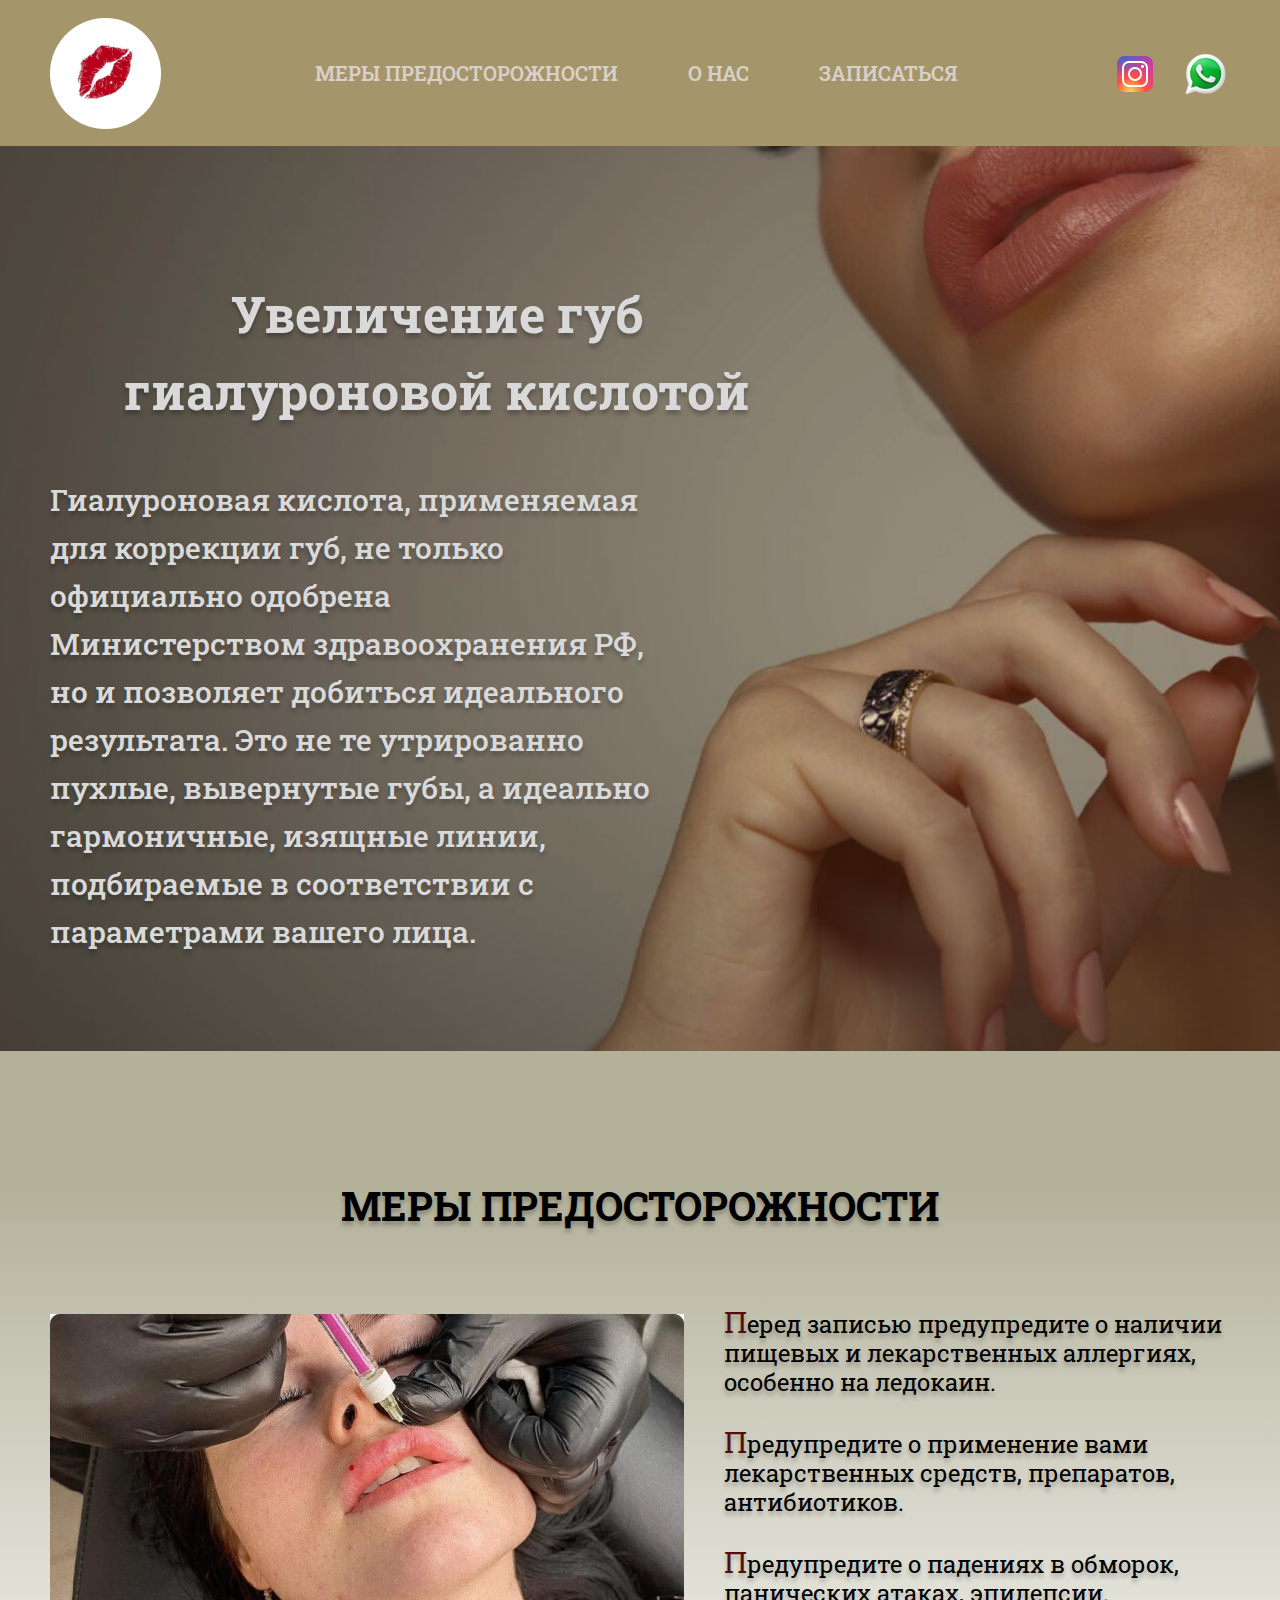
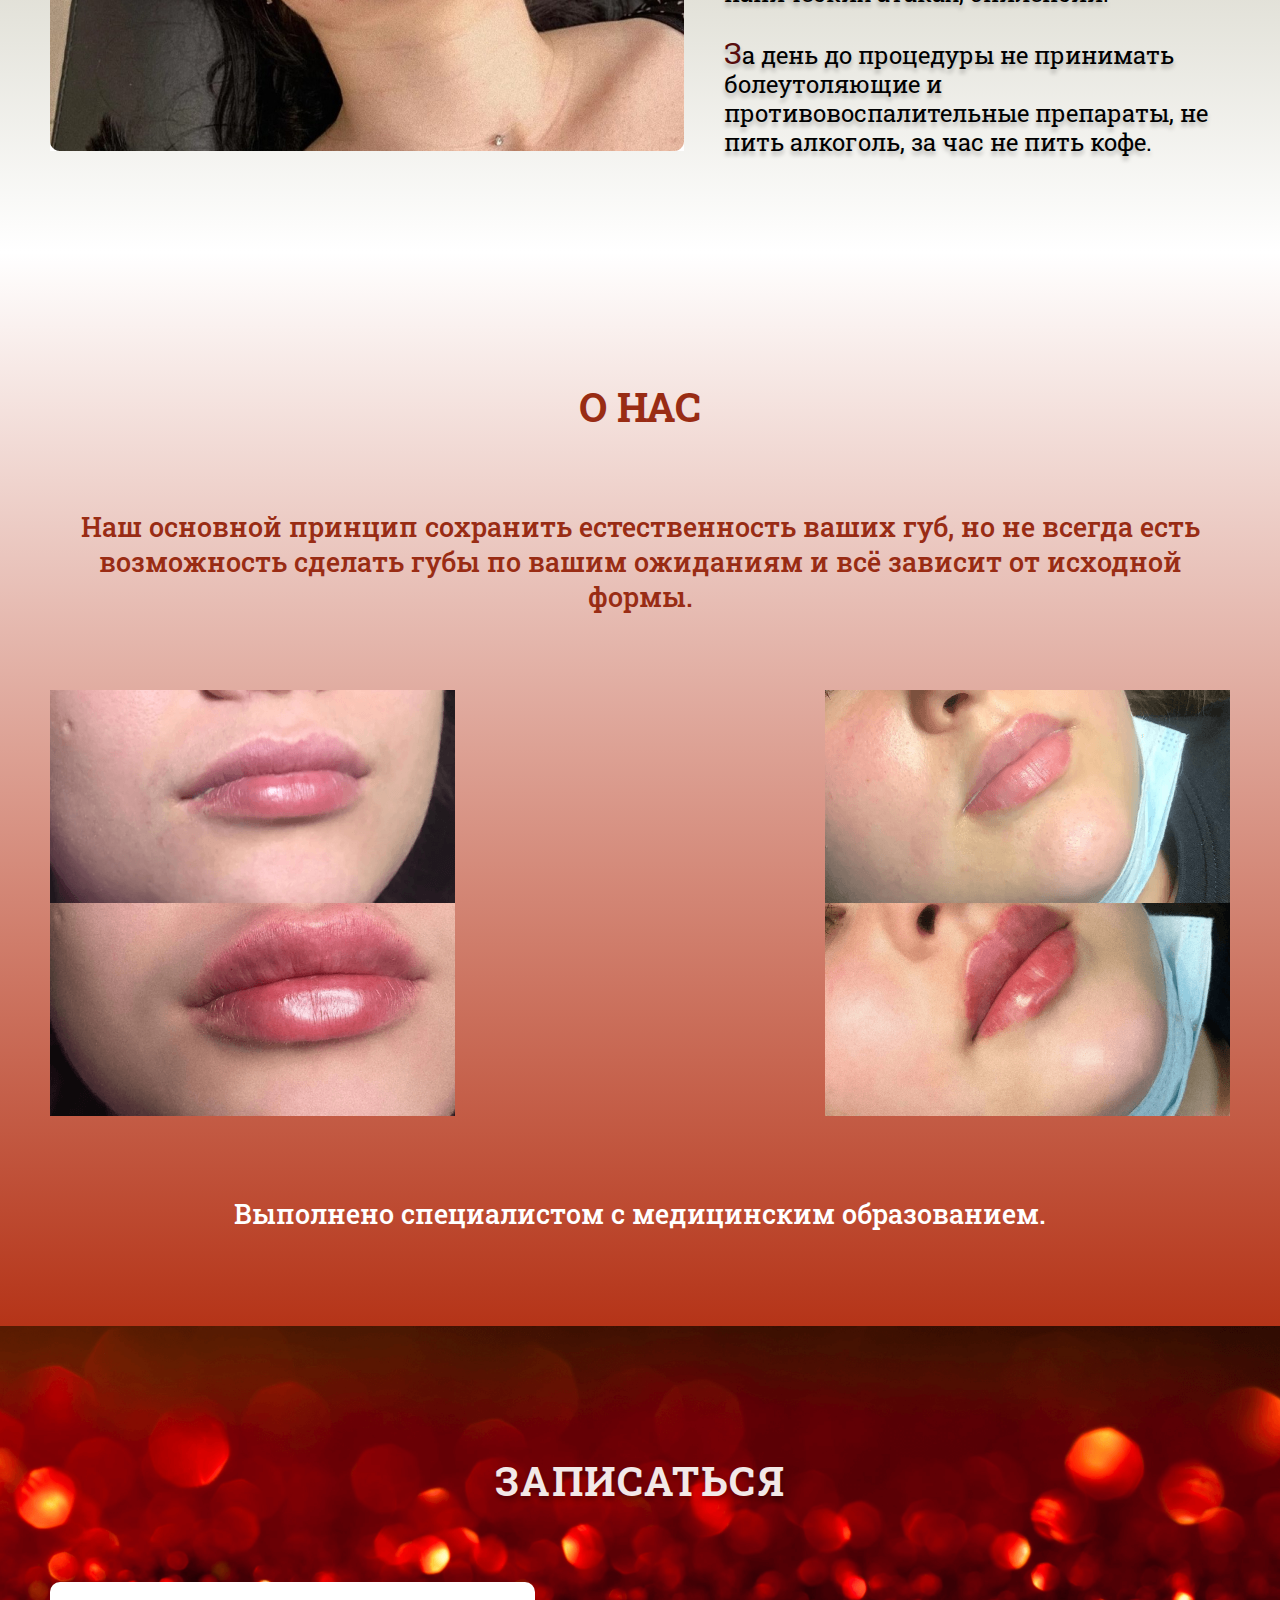
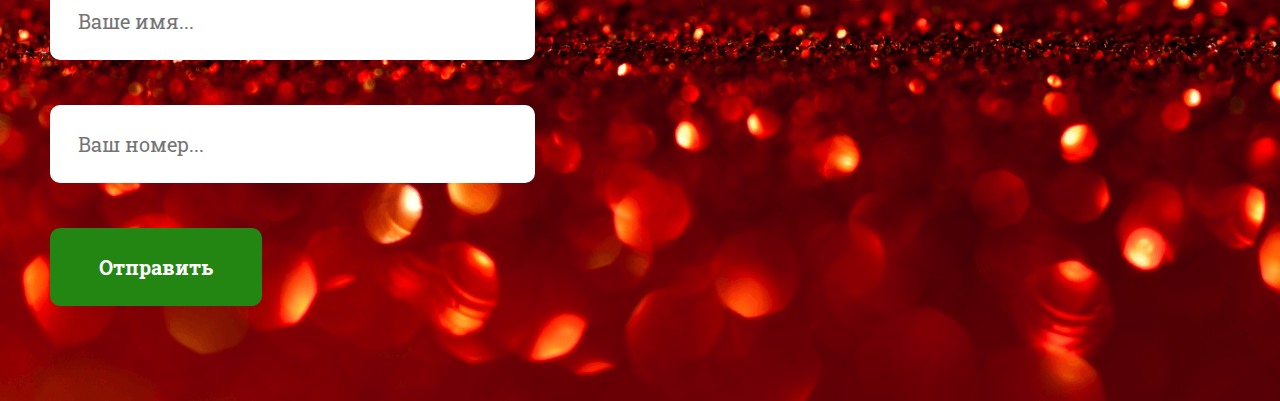
==== index.html @ c7fcfb83 "иа" ====
<!DOCTYPE html>
<html lang="ru">
<head>
   <meta charset="UTF-8">
   <meta http-equiv="X-UA-Compatible" content="IE=edge">
   <meta name="viewport" content="width=device-width, initial-scale=1.0">
   <title>Lips</title>
   <link rel="stylesheet" href="css/style.css">
   <link rel="stylesheet" href="css/media.css">
   <link rel="stylesheet" href="css/2.css">
   <link rel="stylesheet" href="css/swiper-bundle.min.css">
   <link rel="shortcut icon" href="/img/logo.png" type="image/png">
	<script src="https://code.jquery.com/jquery-3.4.1.min.js" integrity="sha256-CSXorXvZcTkaix6Yvo6HppcZGetbYMGWSFlBw8HfCJo=" crossorigin="anonymous"></script>
</head>
<body>
   <ul id="slide-out" class="sidenav">
      <li class="nav_link"><a href="#warning">МЕРЫ <br>ПРЕДОСТОРОЖНОСТИ</a></li>
      <li class="nav_link"><a href="#about">О НАС</a></li>
      <li class="nav_link"><a href="#contact">ЗАПИСАТЬСЯ</a></li>
   </ul>
   <header class="header">
      <div class="container">
         <div class="head center3">
            <div class="logo">
               <img class="logo_img" src="img/logo.png" alt="some">
            </div>
            <nav class="nav">
               <ul class="ul center2">
                  <li class="li">
                     <a href="#warning" class="head_link">
                        МЕРЫ ПРЕДОСТОРОЖНОСТИ
                     </a>
                  </li>
                  <li class="li">
                     <a href="#about" class="head_link">
                        О НАС
                     </a>
                  </li>
                  <li class="li">
                     <a href="#contact" class="head_link">
                        ЗАПИСАТЬСЯ
                     </a>
                  </li>
               </ul>
            </nav>
            <div class="head_soc">
               <a href="https://instagram.com/de_lipsss?igshid=YmMyMTA2M2Y=" target="_blank">
                  <img class="soc" src="img/insta.png" alt="some">
               </a>
               <a href="https://wa.me/+79393715878" target="_blank">
                  <img class="soc" src="img/whats.png" alt="some">
               </a>
            </div>
            <div class="menu">
               <a data-target="slide-out" href="#" class="sidenav-trigger">
                  <img class="menu_img" src="img/menu.png" alt="some">
               </a>
            </div>
         </div>
      </div>
   </header>
   <div class="page1">
      <div class="container">
         <div class="page1_cont">
            <div class="page1_title center">
               Увеличение губ гиалуроновой кислотой
            </div>
            <div class="page1_text">
               Гиалуроновая кислота, применяемая для коррекции губ, не только официально одобрена 
               Министерством здравоохранения РФ, но и позволяет добиться идеального результата. Это 
               не те утрированно пухлые, вывернутые губы, а идеально гармоничные, изящные линии, подбираемые 
               в соответствии с параметрами вашего лица.
            </div>
      </div>
      </div>
   </div>
   <div id="warning" class="page2">
      <div class="container">
         <div class="page2_title title center1">
            МЕРЫ ПРЕДОСТОРОЖНОСТИ 
         </div>
         <div class="page2_cont center3">
            <div class="page2_left_img">
               <img class="page2_left_img1" src="img/cont2.jpg" alt="some">
            </div>
            <div class="page2_right">
               <div class="page_r_block_text">
                  <p class="text2">
                     Перед записью предупредите о наличии пищевых и лекарственных аллергиях, 
                     особенно на ледокаин.
                  </p>
               </div>
               <div class="page_r_block_text">
                  <p class="text2">
                     Предупредите о применение вами лекарственных средств, препаратов, антибиотиков.
                  </p>
               </div>
               <div class="page_r_block_text">
                  <p class="text2">
                     Предупредите о падениях в обморок, панических атаках, эпилепсии.
                  </p>
               </div>
               <div class="page_r_block_text">
                  <p class="text2">
                     За день до процедуры не принимать болеутоляющие и противовоспалительные 
                     препараты, не пить алкоголь, за час не пить кофе.
                  </p>
               </div>
            </div>
         </div>
      </div>
   </div>
   <div id="about" class="page3">
      <div class="container">
         <div class="page3_title center1">
            <p class="title center">
               О НАС
            </p>
         </div>
         <div class="page3_text center1">
            <p class="center">
               Наш основной принцип сохранить естественность ваших губ, но не всегда 
               есть возможность сделать губы по вашим ожиданиям и всё зависит от исходной формы. 
            </p>
         </div>
         <div class="swiper mySwiper">
            <div class="swiper-wrapper">
               <div class="swiper-slide">
                  <div class="page3_cont center3">
                     <div class="blocks3 ">
                        <div class="block3 block31">
                           <div class="bl3_text center1">
                              ДО
                           </div>
                        </div>
                        <div class="block3 block32">
                           <div class="bl3_text center1">
                              ПОСЛЕ
                           </div>
                        </div>
                     </div>
                     <div class="blocks3 bl32">
                        <div class="block3 block33">
                           <div class="bl3_text center1">
                              ДО
                           </div>
                        </div>
                        <div class="block3 block34">
                           <div class="bl3_text center1">
                              ПОСЛЕ
                           </div>
                        </div>
                     </div>
                  </div>
               </div>
               <div class="swiper-slide">
                  <div class="page3_cont center3">
                     <div class="blocks3 ">
                        <div class="block3 block35">
                           <div class="bl3_text center1">
                              ДО
                           </div>
                        </div>
                        <div class="block3 block36">
                           <div class="bl3_text center1">
                              ПОСЛЕ
                           </div>
                        </div>
                     </div>
                     <div class="blocks3 bl32">
                        <div class="block3 block37">
                           <div class="bl3_text center1">
                              ДО
                           </div>
                        </div>
                        <div class="block3 block38">
                           <div class="bl3_text center1">
                              ПОСЛЕ
                           </div>
                        </div>
                     </div>
                  </div>
               </div>
            </div>
         </div>
         <div class="page3_text_down">
            <p class="center">
               Выполнено специалистом с медицинским образованием. 
            </p>
         </div>
      </div>
   </div>
   <footer id="contact" class="footer">
      <div class="container">
         <div class="footer_title center1">
            <p class="title">
               ЗАПИСАТЬСЯ
            </p>
         </div>
         <form action="mailto:malykhin1996@internet.ru" target="_blank" class="form" method="POST">
               
               <!-- Hidden Required Fields -->
		<input type="hidden" name="project_name" value="denis856.github.io/lips">
		<input type="hidden" name="admin_email" value="denis.malykhin.89@bk.ru">
		<input type="hidden" name="form_subject" value="footer form">
		<!-- END Hidden Required Fields -->
               
               <input type="text" name="user_name" class="input for" placeholder="Ваше имя..." required>
               <input type="text" name="user_phone" class="input for" placeholder="Ваш номер..." required>
               <input class="btn for center" name="sab" value="Отправить" type="submit"/>
            </form>
         </div>
      </div>
   </footer>
   <script src="js/materialize.min.js"></script>
   <script src="js/1.js"></script>
   <script src="js/swiper-bundle.min.js"></script>
   <script src="js/main.js"></script>
   <script src="script.js"></script>
</body>
</html>
---- css/style.css ----
* {
   padding: 0;
   margin: 0;
   border: 0;
}
*,*:before,*:after {
   -moz-box-sizing: border-box;
   -webkit-box-sizing: border-box;
   box-sizing: border-box;
}
:focus,:active{outline: none;}
a:focus,a:active{outline: none;}

nav,footer,header,aside{display: block;}

html,body {
   width: 100%;
   height: 100%;
   font-size: 100%;
   line-height: 1;
   font-size: 14px;
   -ms-text-size-adjust: 100%;
   -moz-text-size-adjust: 100%;
   -webkit-text-size-adjust: 100%;
}

input,button,textarea{font-family: inherit;}

input::-ms-clear{display: none;}
button{cursor: pointer;}
button::-moz-focus-inner{padding: 0;border: 0;}
a a:visited{text-decoration: none;}
a:hover{text-decoration: none;}
ul li{list-style: none;}
img{vertical-align: top;}

h1,h2,h3,h4,h5,h5{font-size: inherit;font-weight: 400;}

@import url('https://fonts.googleapis.com/css2?family=Roboto+Slab:wght@400;500;600;700;800&display=swap');

body {
   font-family: 'Roboto Slab', serif;
   font-style: normal;
}

a {
   text-decoration: none;
}

.title {
   font-size: 48px;
   font-weight: 700;
   line-height: 58px;
}

.center {
   text-align: center;
}

.center1 {
   display: flex;
   align-items: center;
   justify-content: center;
}

.center2 {
   display: flex;
   align-items: center;
}

.center3 {
   display: flex;
   align-items: center;
   justify-content: space-between;
}

.container {
   padding: 0 200px;
}

/* head start */

.header {
   height: 146px;
   background: #A5956B;
   padding: 18px 0 17px 0;
}
.ul>*:not(:last-child) {
   margin-right: 70px;
}
.head_link {
   font-size: 20px;
   font-weight: 600;
   line-height: 39px;
   color: #D8D1CA;
   transition: all .2s ease;
}
.head_link:hover {
   color: #524e4a;
}
.soc {
   transition: all .2s ease;
}
.soc:hover {
   transform:scale(1.1);
}
.head_soc>*:not(:last-child) {
   margin-right: 20px;
}
.menu {
   display: none;
}

/* head end */

/* page1 start */

.page1 {
   background: url('../img/cont1.jpg');
   background-repeat: no-repeat;
   background-size: cover;
}
.page1_cont {
   padding: 130px 0 95px 0;
}
.page1_title {
   font-size: 64px;
   font-weight: 700;
   line-height: 77px;
   color: #D9D9D9;
   text-shadow: 0px 4px 4px rgba(0, 0, 0, 0.25);
   width: 1074px;
   margin: 0 0 76px 0;
}
.page1_text {
   font-size: 40px;
   font-weight: 500;
   line-height: 48px;
   color: #D9D9D9;
   text-shadow: 0px 4px 4px rgba(0, 0, 0, 0.25);
   width: 866px;
}

/* page1 end */

/* page2 start */

.page2 {
   padding: 130px 0 95px 0;
   background: linear-gradient(180deg, rgba(71, 65, 9, 0.41) 16.67%, rgba(255, 255, 255, 0.41) 100%);
}
.page2_title {
   text-shadow: 0px 4px 4px rgba(0, 0, 0, 0.25);
   margin: 0 0 76px 0;
}
.page2_right {
   width: 506px;
   margin: 0 0 0 20px;
}
.page2_right>*:not(:last-child) {
   margin-bottom: 30px;
}
.page_r_block_text {
   font-size: 24px;
   font-weight: 400;
   line-height: 29px;
   text-shadow: 0px 4px 4px rgba(0, 0, 0, 0.25);
}
.text2:first-letter {
   font-size: 30px;
   color: rgb(87, 12, 12);
}

/* page2 end */

/* page3 start */

.page3 {
   padding: 130px 0 95px 0;
   color: #992C14;
   background: linear-gradient(180deg, rgba(255, 255, 255, 0) 0%, #B53418 100%);
}
.page3_text, .page3_text_down {
   font-size: 32px;
   font-weight: 500;
   line-height: 39px;
}
.page3_text {
   margin: 77px 0 76px 0;
}
.page3_cont>*:not(:last-child) {
   margin-right: 20px;
}
.block3 {
   width: 405px;
   height: 213px;
   position: relative;
}
.block3:after {
   width: 100%;
   height: 100%;
   background: #000;
   top: 0;
   left: 0;
   content: '';
   opacity: 0;
   position: absolute;
   transition: all .2s ease;
}
.blocks3:hover .block3:after {
   opacity: .2;
}
.blocks3 {
   margin: 0 0 80px 0;
}
.block31 {
   background: url('../img/bg31.png') no-repeat;
   background-size: cover;
}
.block32 {
   background: url('../img/bg32.png') no-repeat;
   background-size: cover;
}
.block33 {
   background: url('../img/bg33.png') no-repeat;
   background-size: cover;
}
.block34 {
   background: url('../img/bg34.png') no-repeat;
   background-size: cover;
}
.block35 {
   background: url('../img/bg35.png') no-repeat;
   background-size: cover;
}
.block36 {
   background: url('../img/bg36.png') no-repeat;
   background-size: cover;
}
.block37 {
   background: url('../img/bg37.png') no-repeat;
   background-size: cover;
}
.block38 {
   background: url('../img/bg38.png') no-repeat;
   background-size: cover;
}
.page3_text_down {
   color: #fff;
}
.bl3_text {
   font-size: 30px;
   color: #fff;
   transform: translateY(170px);
   opacity: 0;
   transition: all .2s ease;
}
.blocks3:hover .bl3_text {
   opacity: 1;
}

/* page3 end */

/* footer start */

.footer {
   padding: 130px 0 95px 0;
   background: url('../img/cont4.png') no-repeat;
   background-size: cover;
}
.footer_title {
   letter-spacing: 0.1em;
   color: #F2E8E7;
   text-shadow: 0px 4px 4px rgba(0, 0, 0, 0.25);
   margin: 0 0 76px 0;
}
.footer_img {
   margin-right: 20px;
}
.form {
   display: flex;
   flex-direction: column;
}
.form>*:not(:last-child) {
   margin-bottom: 45px;
}
.input {
   text-indent: 28px;
   font-weight: 400;
   width: 485px;
   color: rgba(0, 0, 0, 0.43);
}
.input:focus {
   color: #000;
   box-shadow: inset 0 0 10px rgba(0, 0, 0, 0.8);
}
.for {
   font-size: 20px;
   line-height: 24px;
   height: 78px;
   border-radius: 10px;
}
.btn {
   font-weight: 700;
   width: 212px;
   background: #238612;
   color: #fff;
   transition: all .2s ease;
}
.btn:hover {
   background: #124709
}
.foot_btn {
   display: flex;
   justify-content: end;
}

/* footer end */
---- css/media.css ----
@media(max-width: 1690px) {
   .page1 {
      background-position: -100px 0;
   }
   .page1_title {
      width: 774px;
   }
   .page1_text {
      width: 800px;
   }
}

@media(max-width: 1650px) {
   .page1 {
      background-position: -200px 0;
   }
   .footer_img1 {
      width: 650px;
   }
}


@media(max-width: 1550px) {
   .container {
      padding: 0 150px;
   }
   .page1 {
      background-position: -400px 0;
   }
   .page1_text {
      width: 700px;
   }
}

@media(max-width: 1500px) {
   .page1 {
      background-position: -500px 0;
   }
}

@media(max-width: 1450px) {
   .container {
      padding: 0 100px;
   }
}

@media(max-width: 1410px) {
   .page1 {
      background-position: -600px 0;
   }
}

@media(max-width: 1350px) {
   .container {
      padding: 0 50px;
   }
}

@media(max-width: 1310px) {
   .title {
      font-size: 40px;
      font-weight: 700;
      line-height: 50px;
   }
   .page1 {
      background-position: -500px 0;
   }
   .page1_title {
      font-size: 50px;
      margin: 0 0 46px 0;
   }
   .page1_text {
      font-size: 30px;
      width: 600px;
   }
   .page3_text, .page3_text_down {
      font-size: 27px;
      font-weight: 500;
      line-height: 35px;
   }
}

@media(max-width: 1260px) {
   .page2_left_img1 {
      width: 600px;
   }
   .page2_right {
      width: 400px;
   }
   .footer_img1 {
      width: 600px;
   }
   .input {
      width: 400px;
   }
}

@media(max-width: 1200px) {
   .ul>*:not(:last-child) {
      margin-right: 40px;
   }
   .head_soc>*:not(:last-child) {
      margin-right: 10px;
   }
}

@media(max-width: 1190px) {
   .page1 {
      background-position: -800px 0;
   }
   .page1_title {
      width: 700px;
   }
   .page1_text {
      font-size: 30px;
      width: 500px;
   }
}

@media(max-width: 1140px) {
   .footer_img1 {
      width: 550px;
   }
   .input {
      width: 390px;
   }
}

@media(max-width: 1123px) {
   .page2_left_img1 {
      width: 550px;
   }
   .page2_right {
      width: 400px;
   }
}

@media(max-width: 1150px) {
   .ul>*:not(:last-child) {
      margin-right: 20px;
   }
   .head_link {
      font-size: 17px;
   }
   .page1 {
      background-position: -800px 0;
   }
   .page1_text {
      letter-spacing: 1px;
      background-color: rgba(41, 34, 34, 0.4);
      padding: 10px;
      width: 600px;
   }
}

@media(max-width: 1123px) {
   .page2_left_img1 {
      width: 520px;
   }
   .page2_right {
      width: 400px;
   }
   .page2_right>*:not(:last-child) {
      margin-bottom: 20px;
   }
   .page_r_block_text {
      font-size: 21px;
   }
}

@media(max-width: 1070px) {
   .footer_img1 {
      width: 500px;
   }
   .input {
      width: 350px;
   }
   .for {
      height: 65px;
   }
   .form>*:not(:last-child) {
      margin-bottom: 35px;
   }
   .btn {
      width: 180px;
   }
}

@media(max-width: 1050px) {
   .page1 {
      background-position: -900px 0;
   }
   .page1_title {
      margin: 0 0 76px -30px;
   }
   .page2_left_img1 {
      width: 450px;
   }
   .page2_right {
      width: 380px;
   }
   .page_r_block_text {
      font-size: 20px;
   }
}

@media(max-width:980px) {
   .page1_cont {
      padding: 210px 0 95px 0;
   }
   .page1 {
      background-position: -1100px 0;
   }
   .block3 {
      width: 350px;
      height: 190px;
   }
   .bl3_text {
      font-size: 27px;
      transform: translateY(140px);
   }
   .footer_img1 {
      width: 450px;
   }
   .input {
      width: 320px;
   }
   .for {
      font-size: 18px;
      height: 60px;
   }
   .form>*:not(:last-child) {
      margin-bottom: 35px;
   }
   .btn {
      width: 180px;
   }
}


@media(max-width: 950px) {
   .head>*:not(:last-child) {
      margin-right: 40px;
   }
   .head {
      flex-wrap: wrap;
      justify-content: center;
   }
   .header {
      height: 200px;
   }
   .page2_left_img1 {
      width: 430px;
   }
   .page2_right {
      width: 370px;
   }
   .page_r_block_text {
      font-size: 19px;
   }
}

@media(max-width: 900px) {
   .title {
      font-size: 35px;
      font-weight: 700;
      line-height: 45px;
   }
   .page1 {
      background-position: -700px 0;
   }
   .page1 {
      background-position: -1050px 0;
   }
   .page1_text {
      margin: 0 auto;
      width: 800px;
      background-color: rgba(22, 20, 20, 0.4);
   }
   .page1_title {
      margin: 0 auto;
   }
   .page1_cont>*:not(:last-child) {
      margin-bottom: 50px;
   }
   .page2_cont {
      flex-wrap: wrap;
      justify-content: center;
   }
   .page2_cont>*:not(:last-child) {
      margin-bottom: 50px;
   }
   .page2_left_img1 {
      width: 550px;
   }
   .page2_right {
      width: 600px;
   }
   .page2_right>*:not(:last-child) {
      margin-bottom: 30px;
   }
   .page_r_block_text {
      font-size: 22px;
   }
   .page3_text, .page3_text_down {
      font-size: 20px;
      font-weight: 500;
      line-height: 30px;
   }
   .footer_img1 {
      width: 400px;
   }
   .input {
      width: 300px;
   }
   .for {
      font-size: 18px;
      height: 60px;
   }
   .form>*:not(:last-child) {
      margin-bottom: 29px;
   }
   .btn {
      width: 160px;
   }
}

@media(max-width: 860px) {
   .page1 {
      background-position: -1000px 0;
   }
   .page1_cont {
      padding: 200px 0 95px 0;
   }
   .page1_text {
      width: 700px;
   }
   .page3_cont {
      flex-wrap: wrap;
      justify-content: center;
   }
   .footer_cont {
      flex-wrap: wrap;
      justify-content: center;
   }
}


@media(max-width: 819px) {
   .page1 {
      background-position: -1150px 0;
   }
   .bl32 {
      transform: translateX(-10px);
   }
   .footer_img1 {
      width: 600px;
      margin-bottom: 40px;
   }
   .input {
      width: 550px;
   }
   .for {
      font-size: 18px;
      height: 70px;
   }
   .form>*:not(:last-child) {
      margin-bottom: 29px;
   }
   .btn {
      width: 220px;
   }
   .page1_text {
      width: 650px;
   }
}

@media(max-width: 760px) {
   .page1 {
      background-position: -1000px 0;
   }
   .page1_cont {
      padding: 190px 0 95px 0;
   }
   .page1_text {
      font-size: 25px;
      width: 600px;
   }
   .page1_title {
      font-size: 40px;
      line-height: 50px;
      width: 500px;
   }
}

@media(max-width: 755px) {
   .header {
      position: fixed;
      height: 100px;
      width: 100%;
      margin-bottom: 50px;
      z-index: 2;
   }
   .page3 {
      z-index: 0;
   }
   .head {
      justify-content: space-between;
   }
   .nav {
      display: none;
   }
   .menu {
      display: block;
   }
   .logo_img {
      width: 55px;
      height: 55px;
   }
   .soc {
      height: 35px;
      width: 35px;
   }
}

@media(max-width: 720px) {
   .page1 {
      background-position: -1100px 0;
   }
   .page1_text {
      font-size: 25px;
      width: 570px;
   }
   .page2_left_img1 {
      width: 500px;
   }
   .page2_right {
      width: 500px;
   }
}

@media(max-width: 700px) {
   .footer_img1 {
      width: 550px;
      margin-bottom: 30px;
   }
   .input {
      width: 500px;
   }
}

@media(max-width: 670px) {
   .page1 {
      background-position: -1120px 0;
   }
   .page1_text {
      width: 550px;
   }
}

@media(max-width: 650px) {
   .page1 {
      background-position: -1200px 0;
   }
   .page1_text {
      width: 530px;
   }
   .footer_img1 {
      width: 500px;
      margin-bottom: 30px;
   }
   .input {
      width: 450px;
   }
   .for {
      font-size: 18px;
      height: 65px;
   }
   .form>*:not(:last-child) {
      margin-bottom: 29px;
   }
   .btn {
      width: 200px;
   }
}

@media(max-width: 630px) {
   .page1 {
      background-position: -1230px 0;
   }
   .page1_text {
      width: 520px;
   }
}

@media(max-width: 620px) {
   .title {
      font-size: 30px;
      line-height: 40px;
   }
   .page2_left_img1 {
      width: 450px;
   }
   .page2_right {
      width: 430px;
   }
   .page_r_block_text {
      font-size: 20px;
   }
   .text2:first-letter {
      font-size: 25px;
   }
   .page3_text, .page3_text_down {
      font-size: 18px;
      font-weight: 500;
      line-height: 25px;
   }
}

@media(max-width: 600px) {
   .page1 {
      background-position: -1100px 0;
   }
   .page1_cont {
      padding: 210px 0 95px 0;
   }
   .page1_text {
      line-height: 30px;
      letter-spacing: 2px;
      width: 490px;
   }
   .page1_title {
      width: 400px;
   }
   .footer_img1 {
      width: 450px;
   }
   .input {
      width: 400px;
   }
   .for {
      font-size: 18px;
      height: 60px;
   }
   .form>*:not(:last-child) {
      margin-bottom: 25px;
   }
   .btn {
      width: 180px;
   }
}

@media(max-width: 590px) {
   .page1 {
      background-position: -1200px 0;
   }
   .page1_text {
      width: 470px;
   }
}

@media(max-width: 565px) {
   .page1 {
      background-position: -1250px 0;
   }
   .page1_text {
      width: 450px;
   }
}

@media(max-width: 550px) {
   .page1 {
      background-position: -1200px 0;
   }
   .page1_text {
      font-size: 23px;
      width: 430px;
   }
   .soc {
      height: 30px;
      width: 30px;
   }
   .container {
      padding: 0 20px;
   }
   .footer_img1 {
      width: 400px;
   }
   .input {
      width: 360px;
   }
   .for {
      font-size: 16px;
      height: 55px;
   }
   .form>*:not(:last-child) {
      margin-bottom: 24px;
   }
   .btn {
      width: 150px;
   }
}

@media(max-width: 520px) {
   
   .page1 {
      background-position: -1300px 0;
   }
   .page1_text {
      width: 400px;
   }
   .title {
      font-size: 27px;
      line-height: 35px;
   }
   .page2_left_img1 {
      width: 420px;
   }
   .page2_right {
      width: 400px;
   }
   .page_r_block_text {
      font-size: 18px;
   }
   .text2:first-letter {
      font-size: 23px;
   }
   .page2 {
      padding: 80px 0 50px 0;
   }
   .page2_cont>*:not(:last-child) {
      margin-bottom: 30px;
   }
   .page2_title {
      margin: 0 0 40px 0;
   }
   .page2_right>*:not(:last-child) {
      margin-bottom: 20px;
   }
   .text2:first-letter {
      font-size: 23px;
   }
   .page3_text {
      margin: 40px 0 30px 0;
   }
   .blocks3 {
      margin: 0 0 40px 0;
   }
   .page3_text, .page3_text_down {
      font-size: 17px;
      font-weight: 500;
      line-height: 23px;
   }
   .footer {
      padding: 80px 0 50px 0;
   }
   .footer_title {
      margin: 0 0 40px 0;
   }
}

@media(max-width: 500px) {
   .footer_img1 {
      width: 350px;
      margin-bottom: 30px;
   }
   .input {
      width: 300px;
      text-indent: 15px;
   }
   .for {
      font-size: 15px;
      height: 55px;
   }
   .form>*:not(:last-child) {
      margin-bottom: 20px;
   }
   .btn {
      width: 150px;
   }
}

@media(max-width: 470px) {
   .title {
      font-size: 25px;
      line-height: 30px;
   }
   .page1 {
      background-position: -1350px 0;
   }
   .page1_text {
      font-size: 23px;
      width: 380px;
   }
   .page2_left_img1 {
      width: 400px;
   }
   .page2_right {
      width: 380px;
   }
   .page_r_block_text {
      font-size: 16px;
   }
   .text2:first-letter {
      font-size: 21px;
   }
}

@media(max-width: 520px) {
   .title {
      font-size: 22px;
      font-weight: 600;
      line-height: 35px;
   }
   .page2_left_img1 {
      width: 360px;
   }
   .page2_right {
      width: 350px;
   }
   .page_r_block_text {
      font-size: 17px;
   }
   .page3_text, .page3_text_down {
      font-size: 16px;
      font-weight: 500;
      line-height: 20px;
   }
}

@media(max-width: 450px) {
   .page1 {
   background-position: -1400px 0;
}
.page1_text {
   font-size: 23px;
   width: 360px;
}
   .block3 {
      width: 300px;
      height: 160px;
   }
   .bl3_text {
      font-size: 25px;
      transform: translateY(110px);
   }
   .page3_text {
      margin: 30px 0 30px 0;
   }
   .page3 {
      padding: 60px 0 40px 0;
   }
}

@media(max-width: 450px) {
   .footer_img1 {
      width: 300px;
      margin-bottom: 30px;
   }
   .input {
      width: 250px;
   }
   .for {
      font-size: 15px;
      height: 48px;
   }
   .form>*:not(:last-child) {
      margin-bottom: 20px;
   }
   .btn {
      width: 140px;
   }
}

@media(max-width: 420px) {
   .page1_cont {
      padding: 190px 0 95px 0;
   }
   .page1 {
      background-position: -1250px 0;
   }
   .page1_title {
      font-size: 30px;
      width: 350px;
   }
   .page1_text {
      font-size: 20px;
      width: 360px;
   }
   .page2_left_img1 {
      width: 340px;
   }
   .page2_right {
      width: 330px;
   }
   .page_r_block_text {
      font-size: 17px;
   }
}

@media(max-width: 410px) {
   .page1 {
      background-position: -1300px 0;
   }
   .page1_text {
      font-size: 20px;
      width: 350px;
   }
   .block3 {
      width: 280px;
      height: 160px;
   }
   .bl3_text {
      transform: translateY(110px);
   }
}

@media(max-width: 400px) {
   .footer_img1 {
      width: 280px;
      margin-bottom: 20px;
   }
   .input {
      width: 230px;
   }
   .for {
      font-size: 14px;
      height: 45px;
   }
   .form>*:not(:last-child) {
      margin-bottom: 17px;
   }
   .btn {
      width: 120px;
   }
}

@media(max-width: 390px) {
   .title {
      font-size: 20px;
      line-height: 30px;
   }
   .page2_left_img1 {
      width: 320px;
   }
   .page2_right {
      width: 310px;
   }
   .page_r_block_text {
      font-size: 15px;
   }
   .text2:first-letter {
      font-size: 20px;
   }
   .block3 {
      width: 270px;
      height: 150px;
   }
   .bl3_text {
      transform: translateY(110px);
      font-size: 23px;
   }
   .page3_text, .page3_text_down {
      font-size: 17px;
      font-weight: 500;
      line-height: 18px;
   }
}

@media(max-width: 380px) {
   .page1_cont {
      padding: 190px 0 95px 0;
   }
   .page1 {
      background-position: -1250px 0;
   }
   .page1_title {
      font-size: 30px;
      width: 350px;
   }
   .page1_text {
      font-size: 20px;
      width: 350px;
   }
}

@media(max-width: 390px) {
   .page1 {
      background-position: -1300px 0;
   }
   .page1_text {
      width: 330px;
   }
}

@media(max-width: 370px) {
   .page1 {
      background-position: -1100px 0;
   }
   .page1_title {
      font-size: 25px;
      line-height: 30px;
      width: 280px;
   }
   .page1_text {
      line-height: 25px;
      font-size: 18px;
      width: 320px;
   }
   .title {
      font-size: 19px;
      line-height: 30px;
   }
   .page2_left_img1 {
      width: 300px;
   }
   .page2_right {
      width: 300px;
   }
   .page_r_block_text {
      font-size: 15px;
   }
}

@media(max-width: 360px) {
   .header {
      height: 76px;
   }
   .logo_img {
      width: 40px;
      height: 40px;
   }
   .soc {
      height: 25px;
      width: 25px;
   }
   .menu_img {
      width: 40px;
      height: 40px;
   }
   .page1 {
      background-position: -1200px 0;
   }
   .page1_text {
      width: 300px;
   }
   .block3 {
      width: 260px;
      height: 140px;
   }
   .bl3_text {
      transform: translateY(110px);
   }
   .footer_img1 {
      width: 250px;
      margin-bottom: 20px;
   }
   .input {
      width: 200px;
   }
   .for {
      font-size: 12px;
      height: 40px;
   }
   .form>*:not(:last-child) {
      margin-bottom: 15px;
   }
   .btn {
      width: 100px;
   }
}

@media(max-width: 340px) {
   .title {
      font-size: 17px;
      line-height: 27px;
   }
   .page1 {
      background-position: -1250px 0;
   }
   .page1_text {
      width: 290px;
   }
   .page2_left_img1 {
      width: 280px;
   }
   .page2_right {
      width: 270px;
   }
   .page_r_block_text {
      line-height: 20px;
   }
   .block3 {
      width: 220px;
      height: 120px;
   }
   .bl3_text {
      transform: translateY(80px);
      font-size: 20px;
   }
   .page3_text, .page3_text_down {
      font-size: 15px;
      font-weight: 500;
      line-height: 16px;
   }
   .footer_img1 {
      width: 230px;
      margin-bottom: 19px;
   }
   .input {
      width: 190px;
   }
   .for {
      font-size: 12px;
      height: 38px;
   }
   .btn {
      width: 100px;
   }
}

@media(max-width: 330px) {
   .page1 {
   background-position: -1250px 0;
}
.page1_text {
   width: 280px;
}
}

@media(max-width: 320px) {
   .title {
      font-size: 17px;
      line-height: 27px;
   }
   .page2_left_img1 {
      width: 260px;
   }
   .page2_right {
      width: 250px;
   }
   .page_r_block_text {
      line-height: 20px;
      font-size: 14px;
   }
   .text2:first-letter {
      font-size: 19px;
   }
   .page3_text, .page3_text_down {
      font-size: 14px;
      font-weight: 500;
      line-height: 14px;
   }
}

@media(max-width: 320px) {
   .page1 {
      background-position: -1220px 0;
   }
   .page1_title {
      font-size: 25px;
      line-height: 30px;
      width: 250px;
   }
   .page1_text {
      line-height: 20px;
      font-size: 18px;
      width: 270px;
   }
}

@media(max-width: 313px) {
   .head_soc>*:not(:last-child) {
      margin-right: 4px;
   }
   .page1_text {
      width: 260px;
   }
}

@media(max-width: 300px) {
   .page1_text {
      width: 250px;
   }
}

@media(max-width: 293px) {
   .head>*:not(:last-child) {
      margin-right: 20px;
   }
   .container {
      padding: 0 10px;
   }
}

@media(max-width: 320px) {
   .title {
      font-size: 16px;
      line-height: 25px;
   }
   .page2_left_img1 {
      width: 240px;
   }
   .page2_right {
      width: 230px;
   }
   .page_r_block_text {
      line-height: 28px;
      font-size: 12px;
   }
   .text2:first-letter {
      font-size: 17px;
   }
   .page3_text, .page3_text_down {
      font-size: 13px;
      font-weight: 500;
      line-height: 10px;
   }
}

@media(max-width: 280px) {
   .page1 {
      background-position: -1200px 0;
   }
   .page1_title {
      font-size: 25px;
      line-height: 30px;
      width: 230px;
   }
   .page1_text {
      line-height: 20px;
      font-size: 18px;
      width: 230px;
   }
   .block3 {
      width: 200px;
      height: 100px;
   }
   .bl3_text {
      transform: translateY(70px);
      font-size: 18px;
   }
   .footer_img1 {
      width: 210px;
   }
   .input {
      width: 180px;
   }
}
---- css/2.css ----
@import url('https://fonts.googleapis.com/css2?family=Roboto+Slab:wght@400;500;600;700;800&display=swap');

.sidenav {
   position: fixed;
   width: 200px;
   left: 0;
   top: 0;
   margin: 0;
   -webkit-transform: translateX(-100%);
   transform: translateX(-100%);
   height: 100%;
   height: calc(100% + 60px);
   height: -moz-calc(100%);
   padding-bottom: 60px;
   background-color: rgb(167, 154, 154);
   z-index: 999;
   overflow-y: auto;
   will-change: transform;
   -webkit-backface-visibility: hidden;
   backface-visibility: hidden;
   -webkit-transform: translateX(-105%);
   transform: translateX(-105%);
}

.sidenav.right-aligned {
   right: 0;
   -webkit-transform: translateX(105%);
   transform: translateX(105%);
   left: auto;
   -webkit-transform: translateX(100%);
   transform: translateX(100%);
}
.sidenav-overlay {
   position: fixed;
   top: 0;
   left: 0;
   right: 0;
   opacity: 0;
   height: 120vh;
   background-color: rgba(0, 0, 0, 0.5);
   z-index: 997;
   display: none;
}
ul {
   list-style-type: none;
}
.sidenav a {
   text-decoration: none;
   color: #fff;
   font-size: 12px;
   font-family: 'Roboto Slab', serif;
   font-weight: 800;
   letter-spacing: 1px;
   text-shadow: 0 0 10px #000;
}
.sidenav> * {
   margin-top: 50px;
}

.dropdown-content {
   background-color: #fff;
   margin: 0;
   display: none;
   min-width: 100px;
   overflow-y: auto;
   opacity: 0;
   position: absolute;
   left: 0;
   top: 0;
   z-index: 9999;
   -webkit-transform-origin: 0 0;
   transform-origin: 0 0;
   border-radius: 10px;
}
.dropdown-content li a {
   color: #000;
   font-size: 12px;
   font-family: 'Poppins', sans-serif;
   font-weight: 500;
}
.dropdown-trigger {
   cursor: pointer;
}
.dropdown-content li {
   clear: both;
   color: rgba(0, 0, 0, 0.87);
   cursor: pointer;
   min-height: 50px;
   line-height: 1.5rem;
   width: 100%;
   text-align: left;
}

.nav_link {
   margin-left: 30px;
}
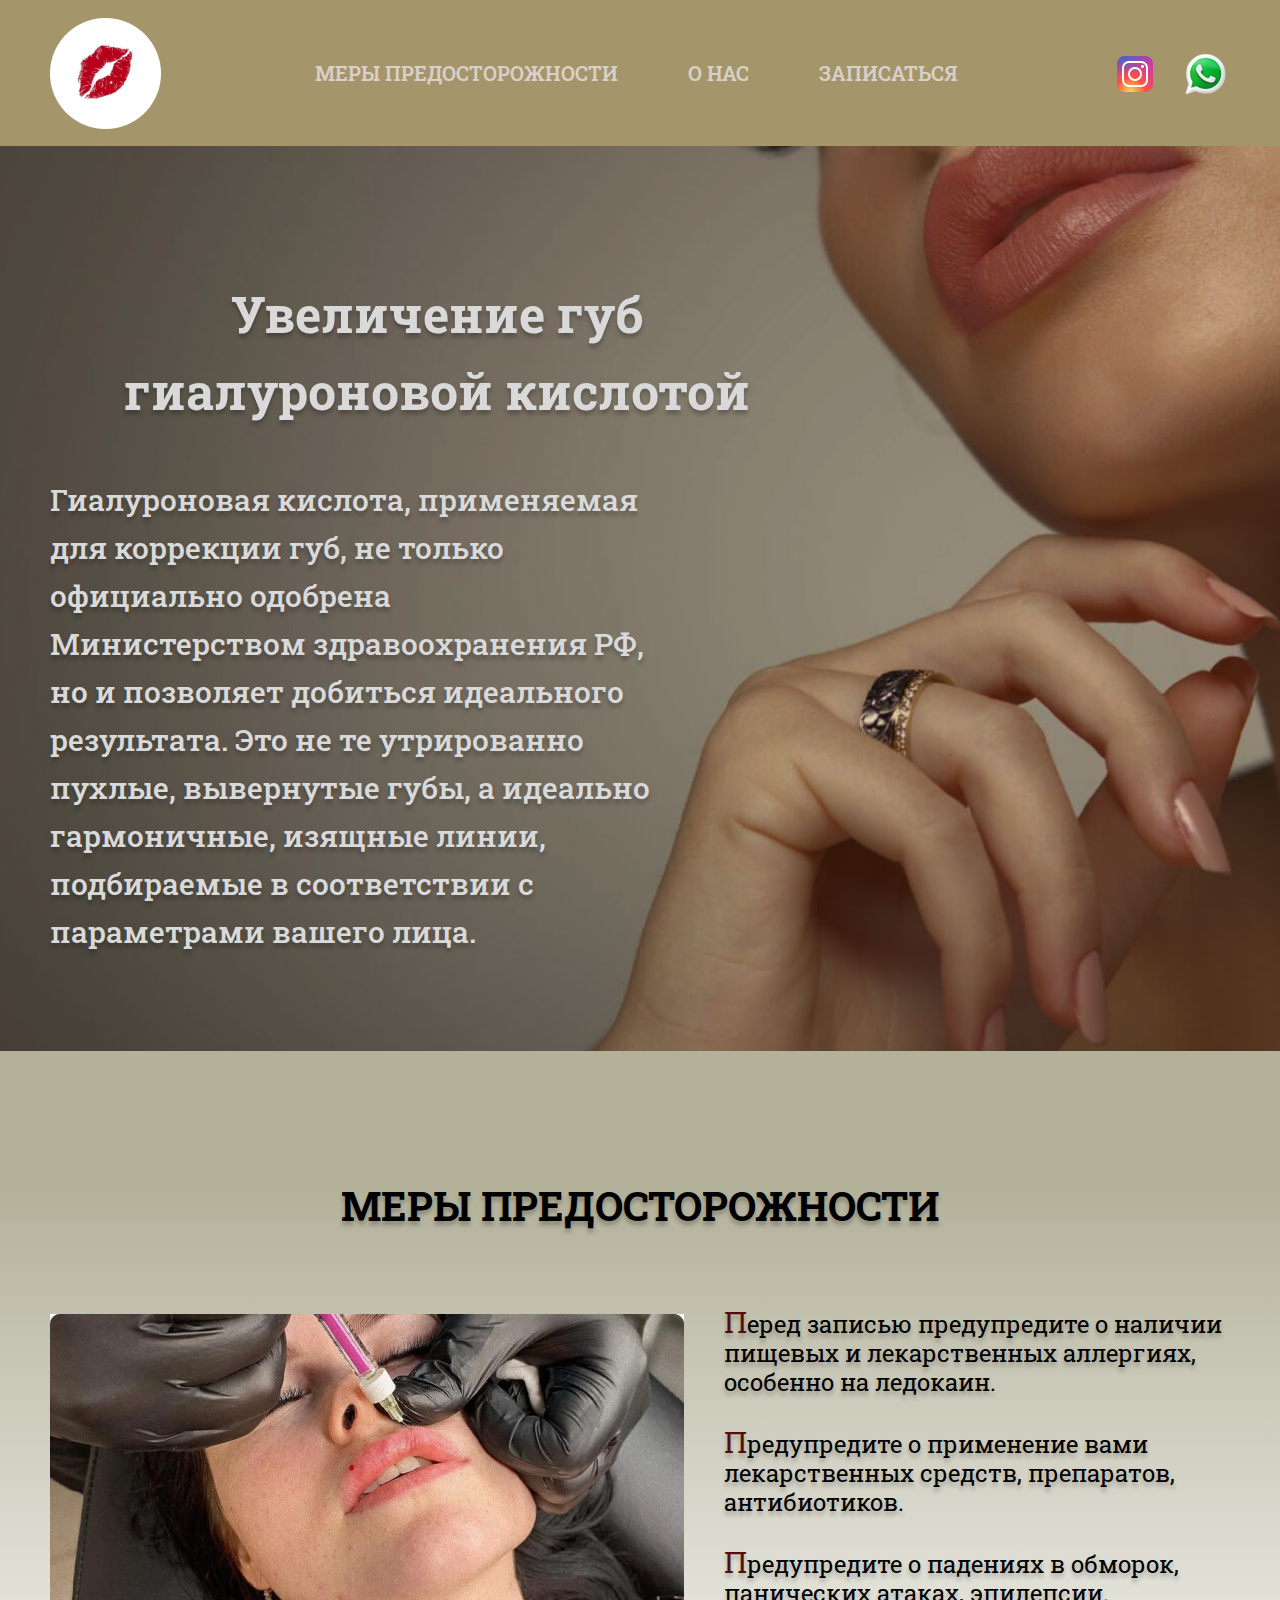
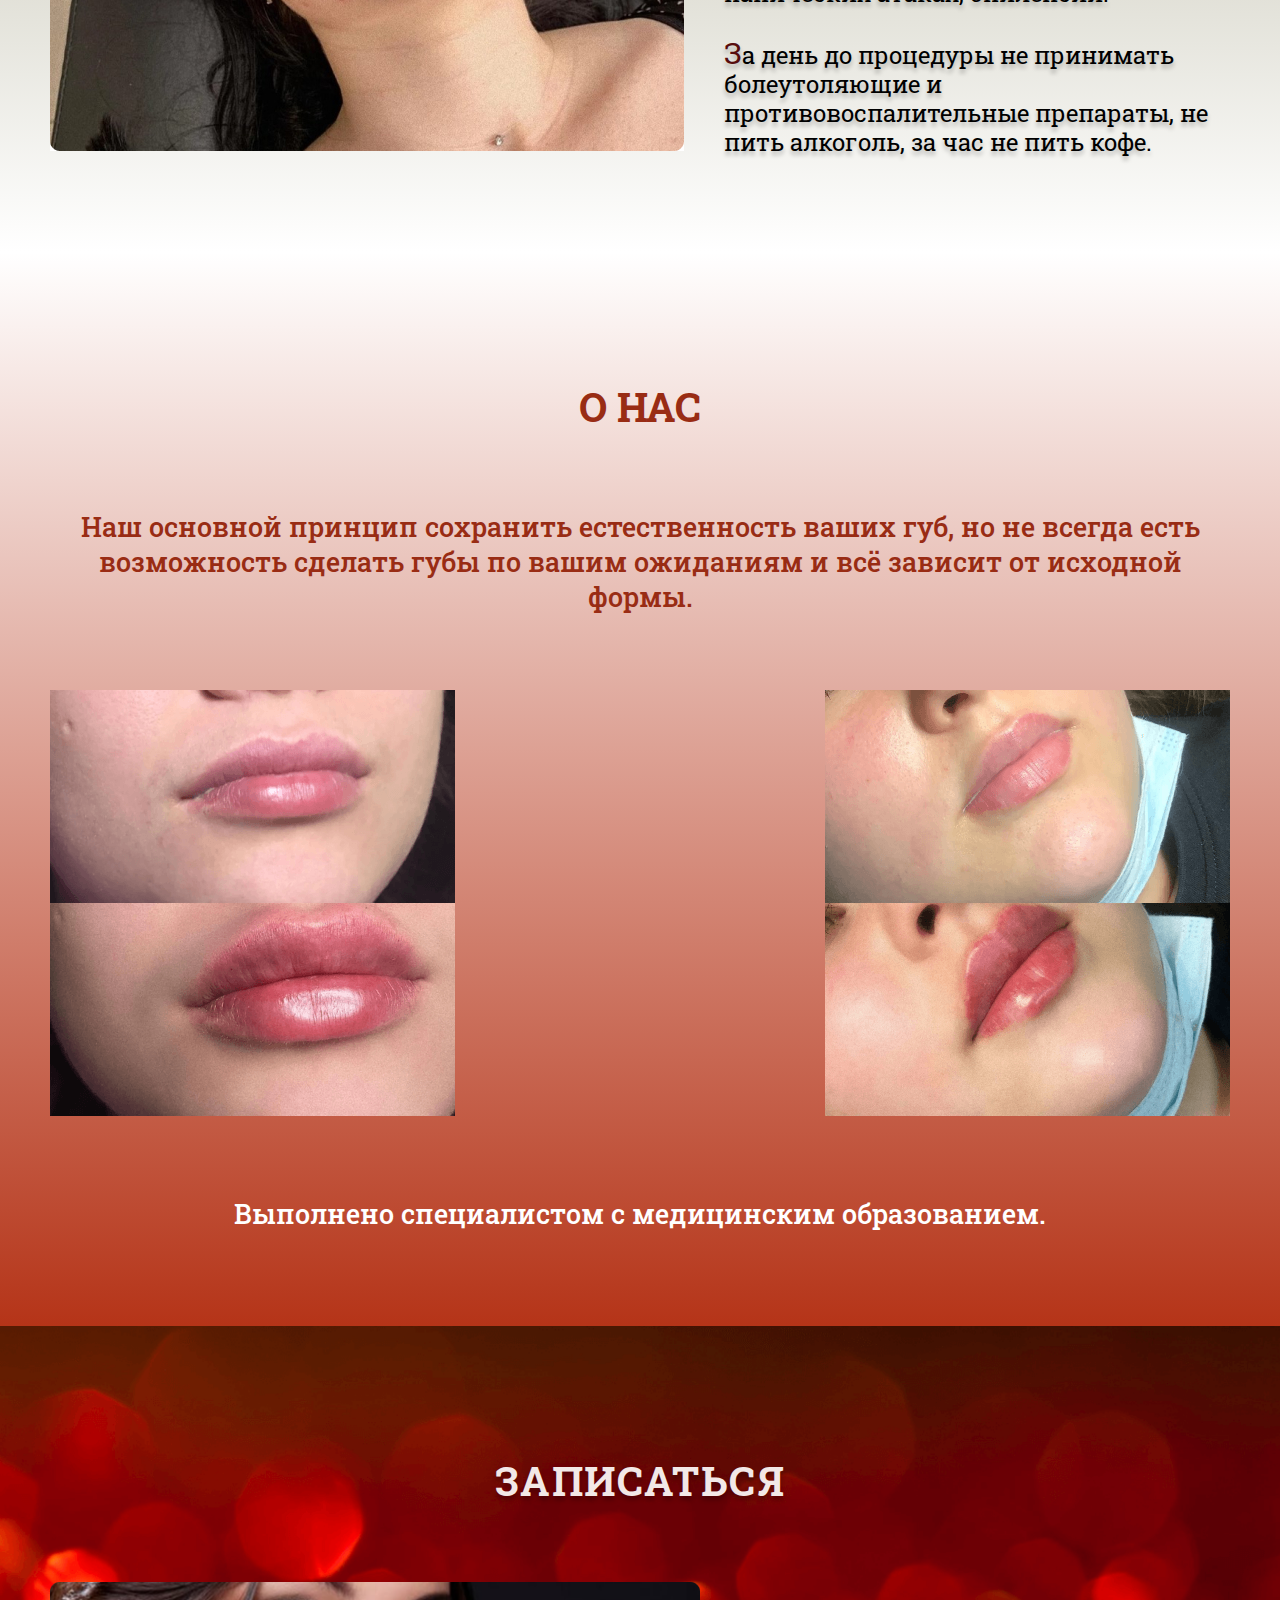
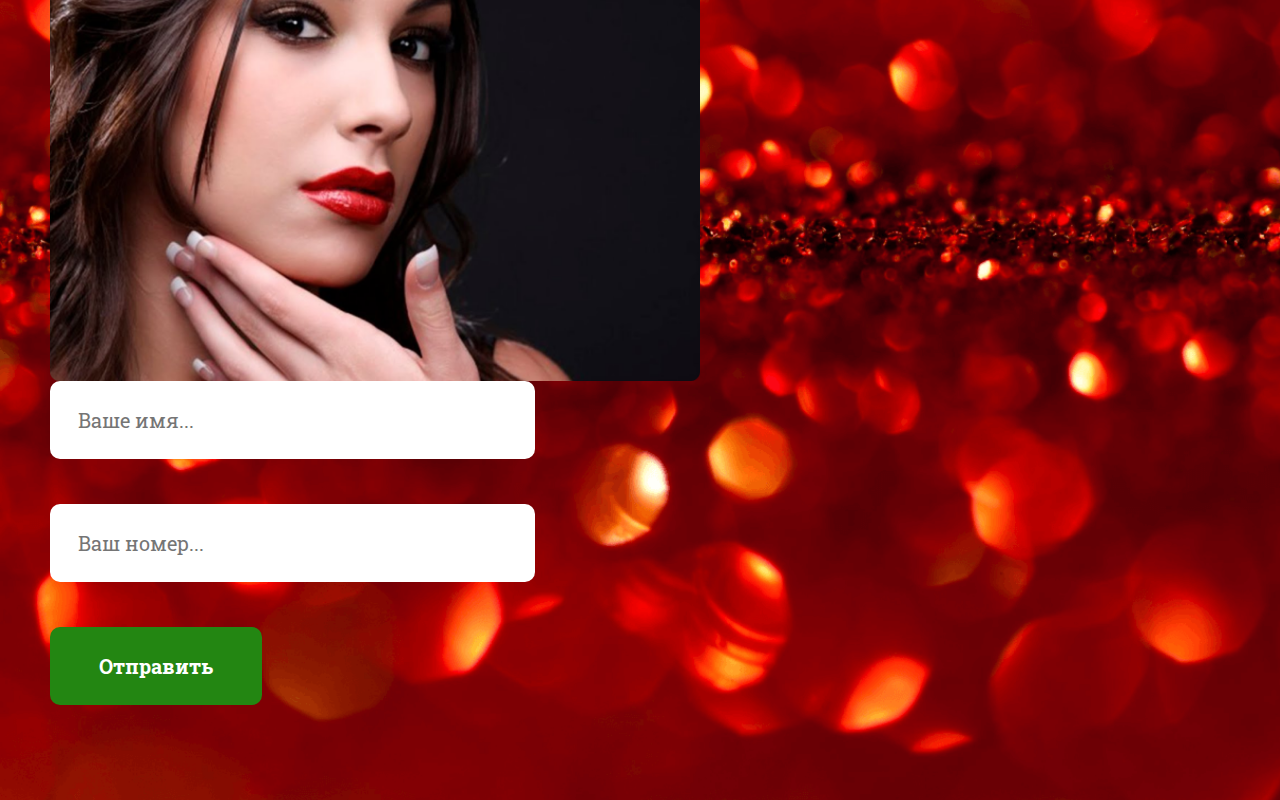
==== commit 8a1e8b9a: "мв" ====
--- a/index.html
+++ b/index.html
@@ -197,6 +197,10 @@
                ЗАПИСАТЬСЯ
             </p>
          </div>
+	      
+            <div class="footer_img">
+               <img class="footer_img1" src="img/footer.png" alt="some">
+            </div>
          <form action="mailto:malykhin1996@internet.ru" target="_blank" class="form" method="POST">
                
                <!-- Hidden Required Fields -->
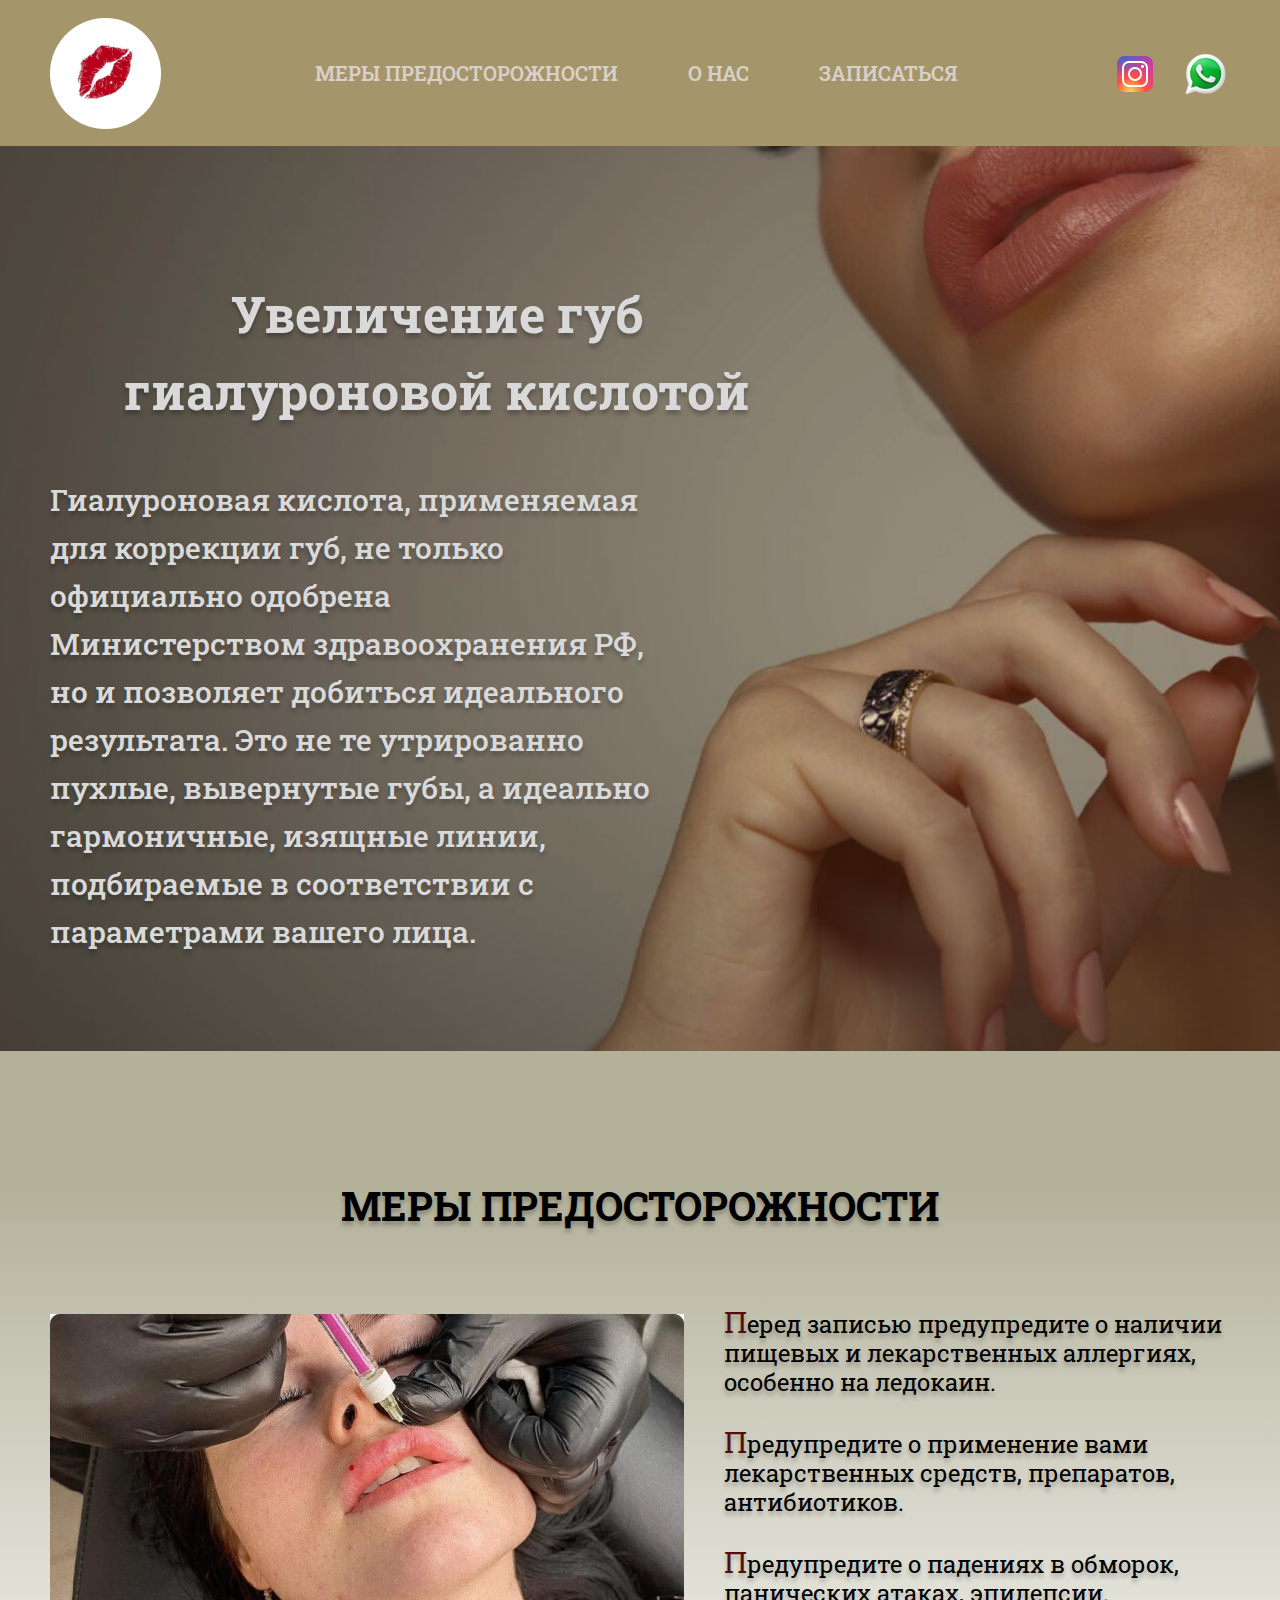
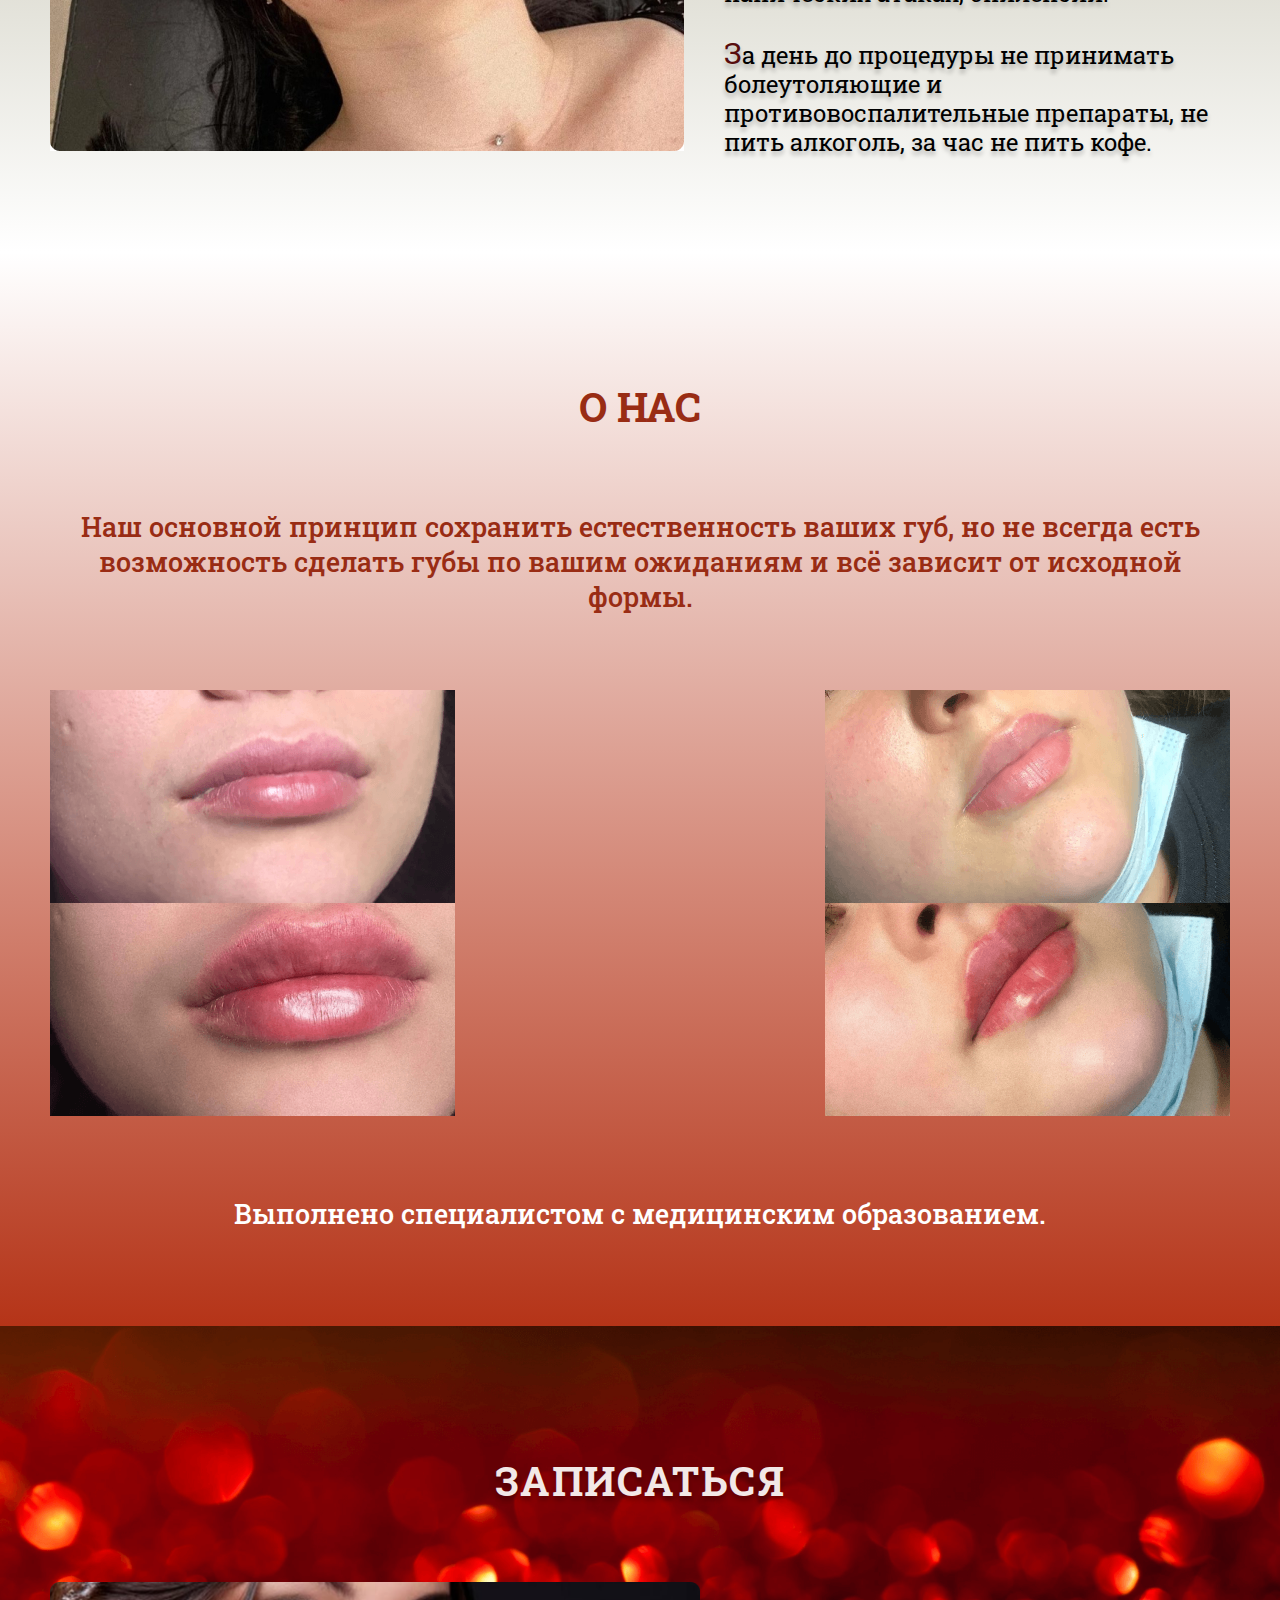
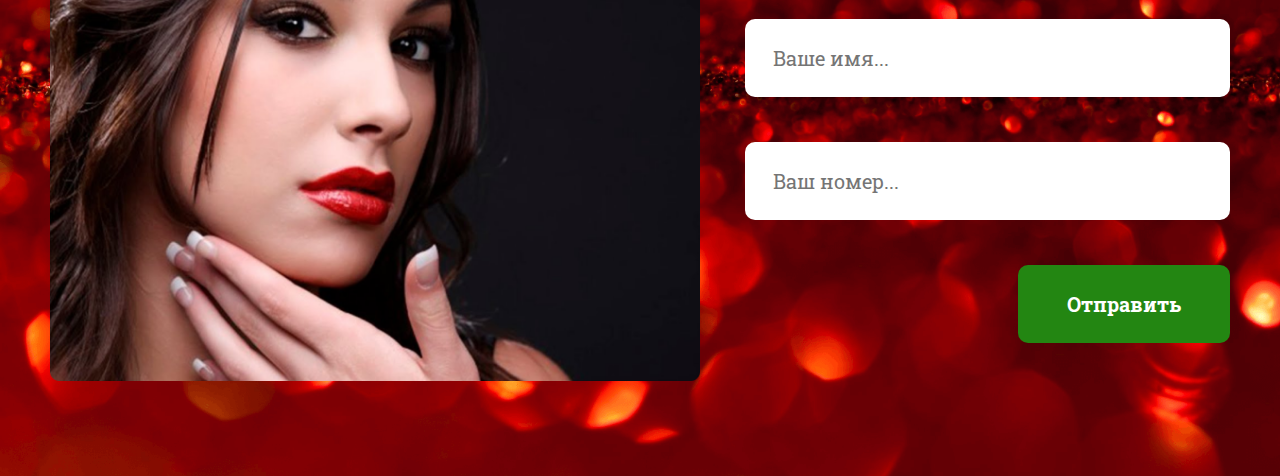
==== commit 62677c90: "cs" ====
--- a/index.html
+++ b/index.html
@@ -190,28 +190,23 @@
          </div>
       </div>
    </div>
-   <footer id="contact" class="footer">
+    <footer id="contact" class="footer">
       <div class="container">
          <div class="footer_title center1">
             <p class="title">
                ЗАПИСАТЬСЯ
             </p>
          </div>
-	      
+         <div class="footer_cont center3">
             <div class="footer_img">
                <img class="footer_img1" src="img/footer.png" alt="some">
             </div>
-         <form action="mailto:malykhin1996@internet.ru" target="_blank" class="form" method="POST">
-               
-               <!-- Hidden Required Fields -->
-		<input type="hidden" name="project_name" value="denis856.github.io/lips">
-		<input type="hidden" name="admin_email" value="denis.malykhin.89@bk.ru">
-		<input type="hidden" name="form_subject" value="footer form">
-		<!-- END Hidden Required Fields -->
-               
+            <form action="mailto:malykhin1996@internet.ru" target="_blank" class="form" method="POST">
                <input type="text" name="user_name" class="input for" placeholder="Ваше имя..." required>
                <input type="text" name="user_phone" class="input for" placeholder="Ваш номер..." required>
-               <input class="btn for center" name="sab" value="Отправить" type="submit"/>
+               <div class="foot_btn center2">
+                  <input class="btn for center" value="Отправить" type="submit"/>
+               </div>
             </form>
          </div>
       </div>
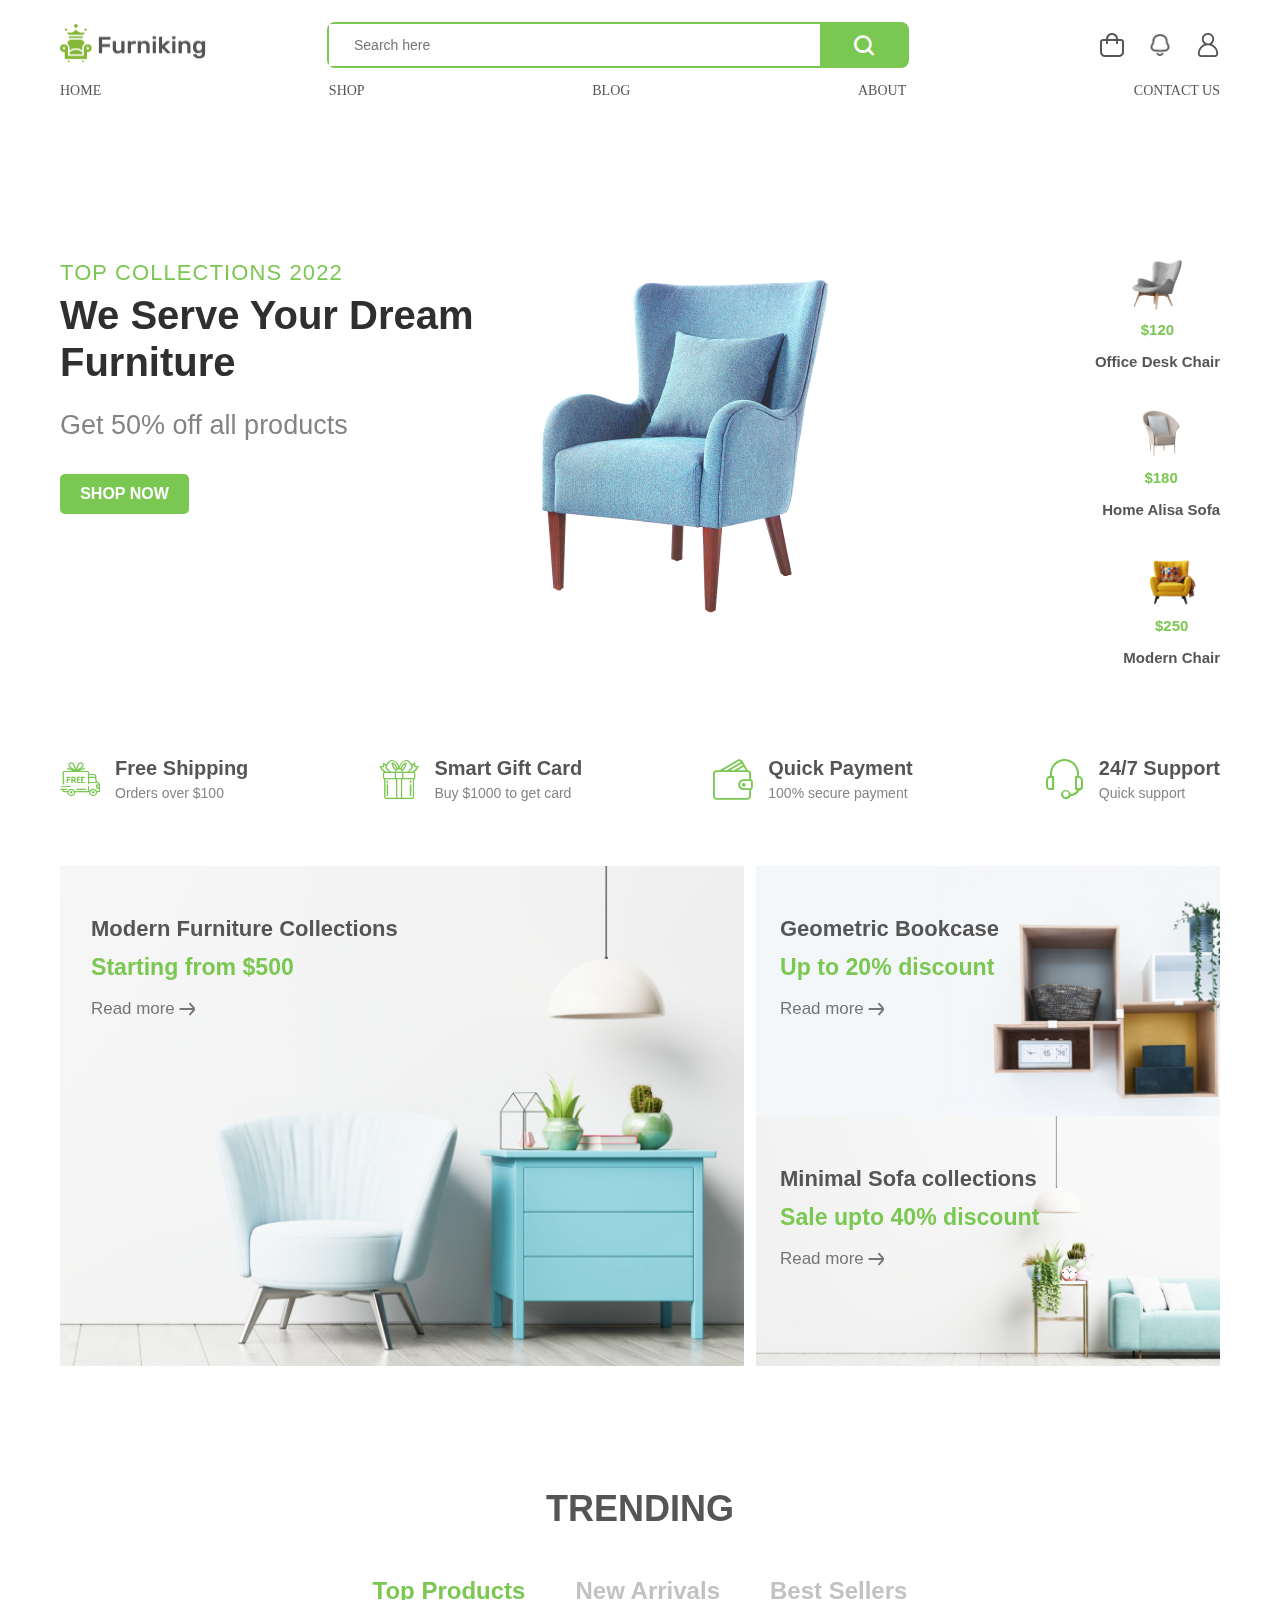
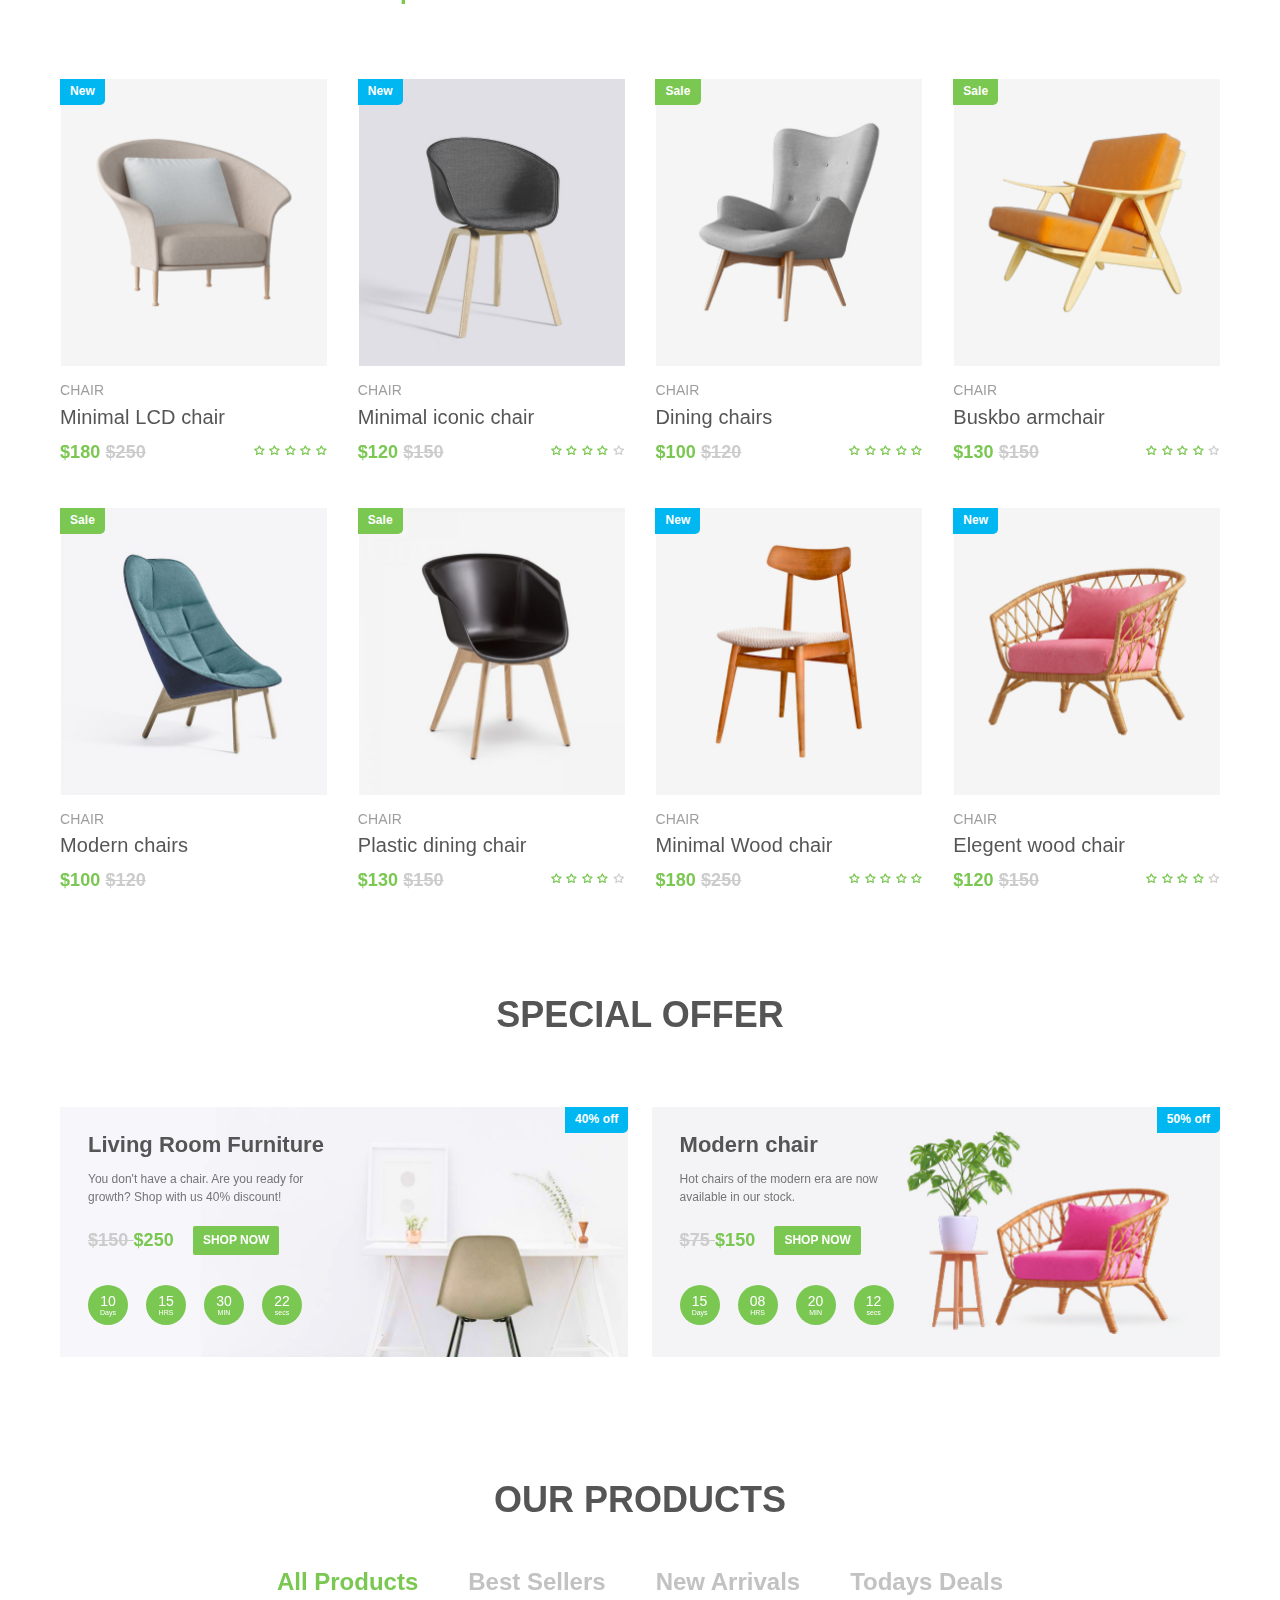
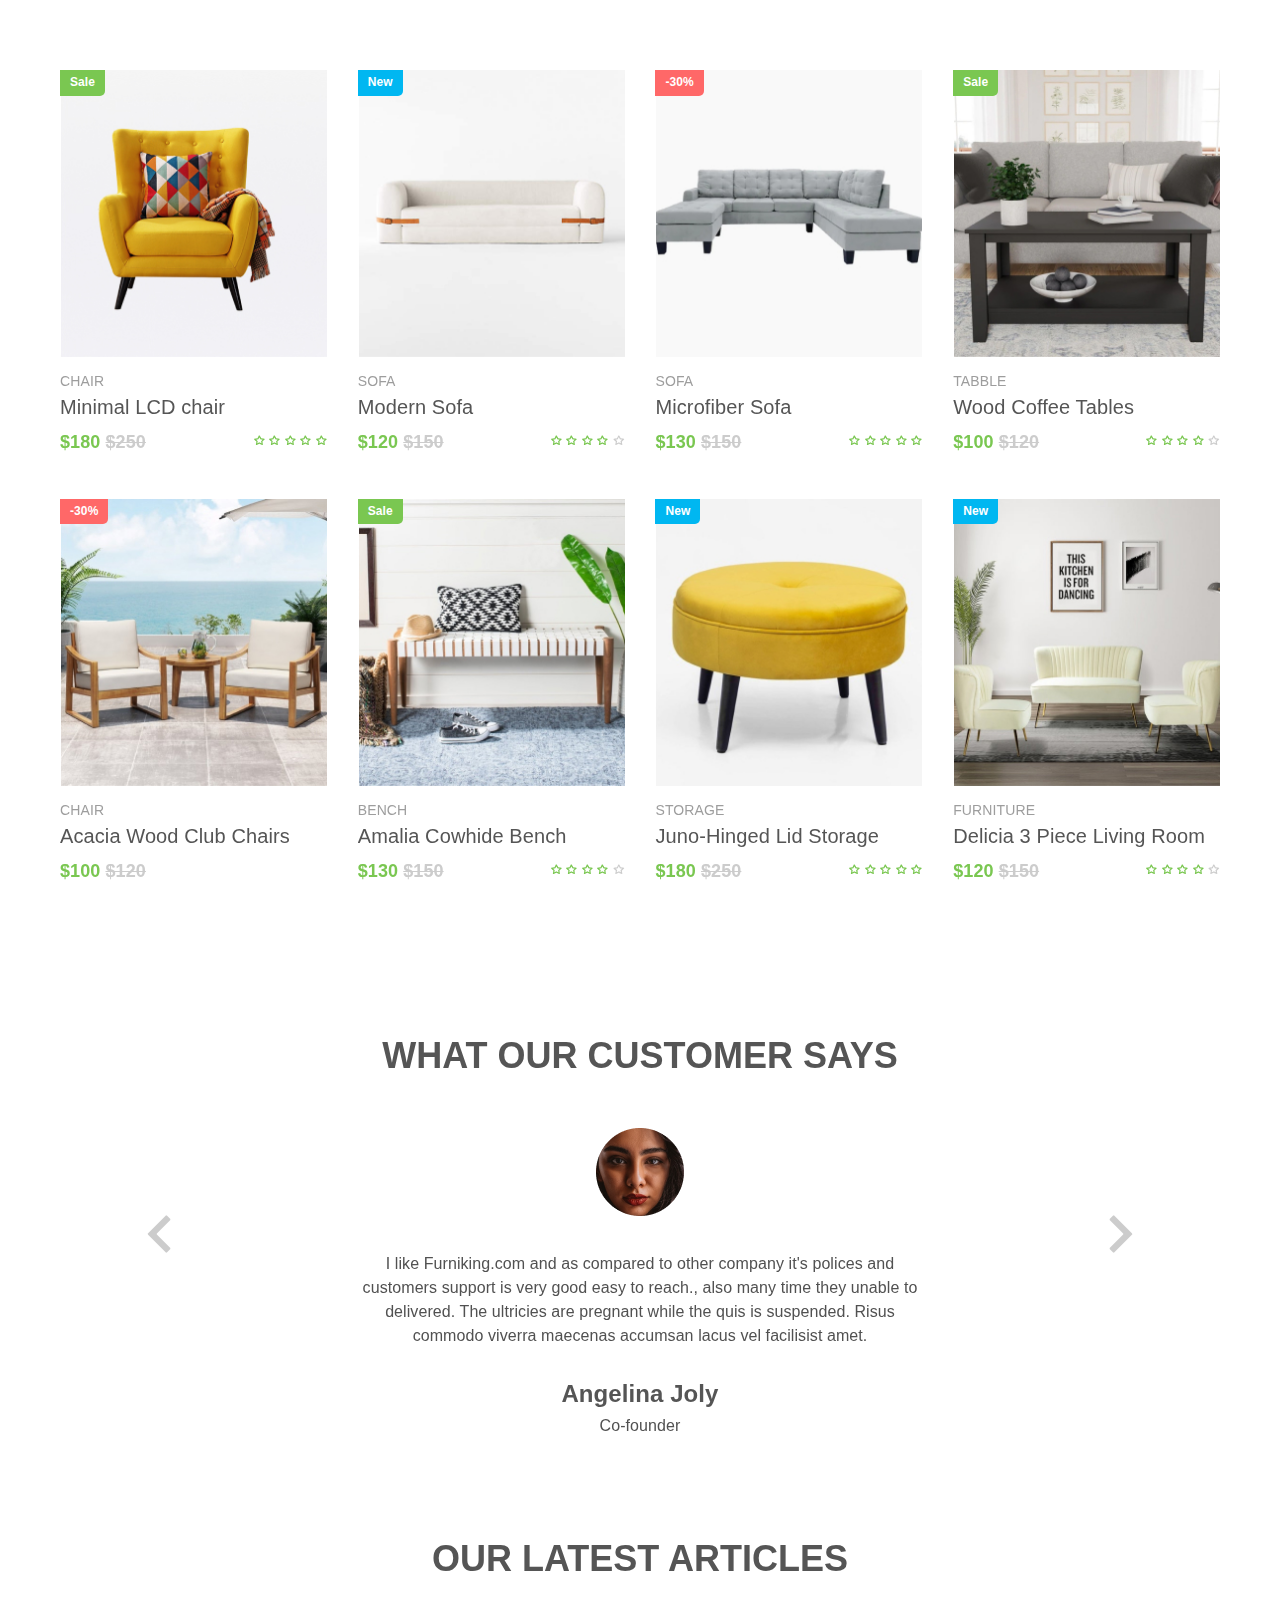
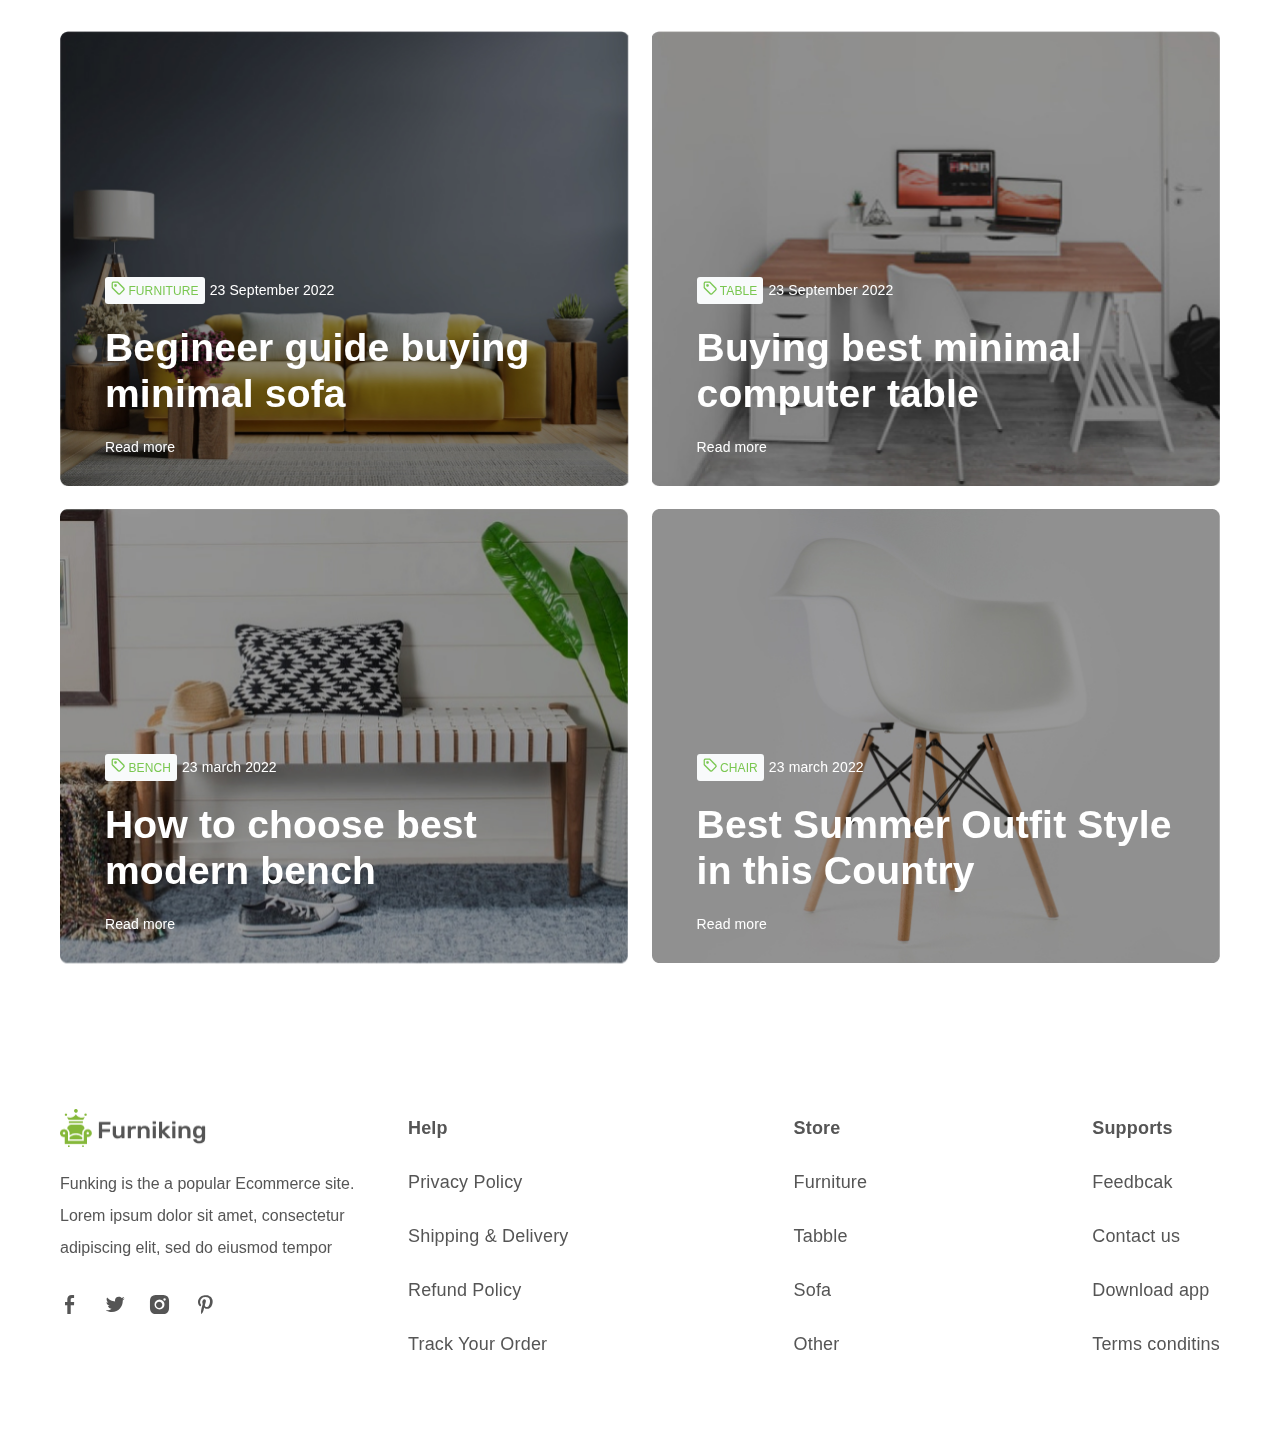
==== commit a6e6fbf3: "tt" ====
--- a/index.html
+++ b/index.html
@@ -1,220 +1,756 @@
-<!DOCTYPE html>
-<html lang="ru">
-<head>
-   <meta charset="UTF-8">
-   <meta http-equiv="X-UA-Compatible" content="IE=edge">
-   <meta name="viewport" content="width=device-width, initial-scale=1.0">
-   <title>Lips</title>
-   <link rel="stylesheet" href="css/style.css">
-   <link rel="stylesheet" href="css/media.css">
-   <link rel="stylesheet" href="css/2.css">
-   <link rel="stylesheet" href="css/swiper-bundle.min.css">
-   <link rel="shortcut icon" href="/img/logo.png" type="image/png">
-	<script src="https://code.jquery.com/jquery-3.4.1.min.js" integrity="sha256-CSXorXvZcTkaix6Yvo6HppcZGetbYMGWSFlBw8HfCJo=" crossorigin="anonymous"></script>
-</head>
-<body>
-   <ul id="slide-out" class="sidenav">
-      <li class="nav_link"><a href="#warning">МЕРЫ <br>ПРЕДОСТОРОЖНОСТИ</a></li>
-      <li class="nav_link"><a href="#about">О НАС</a></li>
-      <li class="nav_link"><a href="#contact">ЗАПИСАТЬСЯ</a></li>
-   </ul>
-   <header class="header">
-      <div class="container">
-         <div class="head center3">
-            <div class="logo">
-               <img class="logo_img" src="img/logo.png" alt="some">
-            </div>
-            <nav class="nav">
-               <ul class="ul center2">
-                  <li class="li">
-                     <a href="#warning" class="head_link">
-                        МЕРЫ ПРЕДОСТОРОЖНОСТИ
-                     </a>
-                  </li>
-                  <li class="li">
-                     <a href="#about" class="head_link">
-                        О НАС
-                     </a>
-                  </li>
-                  <li class="li">
-                     <a href="#contact" class="head_link">
-                        ЗАПИСАТЬСЯ
-                     </a>
-                  </li>
-               </ul>
-            </nav>
-            <div class="head_soc">
-               <a href="https://instagram.com/de_lipsss?igshid=YmMyMTA2M2Y=" target="_blank">
-                  <img class="soc" src="img/insta.png" alt="some">
-               </a>
-               <a href="https://wa.me/+79393715878" target="_blank">
-                  <img class="soc" src="img/whats.png" alt="some">
-               </a>
-            </div>
-            <div class="menu">
-               <a data-target="slide-out" href="#" class="sidenav-trigger">
-                  <img class="menu_img" src="img/menu.png" alt="some">
-               </a>
-            </div>
-         </div>
-      </div>
-   </header>
-   <div class="page1">
-      <div class="container">
-         <div class="page1_cont">
-            <div class="page1_title center">
-               Увеличение губ гиалуроновой кислотой
-            </div>
-            <div class="page1_text">
-               Гиалуроновая кислота, применяемая для коррекции губ, не только официально одобрена 
-               Министерством здравоохранения РФ, но и позволяет добиться идеального результата. Это 
-               не те утрированно пухлые, вывернутые губы, а идеально гармоничные, изящные линии, подбираемые 
-               в соответствии с параметрами вашего лица.
-            </div>
-      </div>
-      </div>
-   </div>
-   <div id="warning" class="page2">
-      <div class="container">
-         <div class="page2_title title center1">
-            МЕРЫ ПРЕДОСТОРОЖНОСТИ 
-         </div>
-         <div class="page2_cont center3">
-            <div class="page2_left_img">
-               <img class="page2_left_img1" src="img/cont2.jpg" alt="some">
-            </div>
-            <div class="page2_right">
-               <div class="page_r_block_text">
-                  <p class="text2">
-                     Перед записью предупредите о наличии пищевых и лекарственных аллергиях, 
-                     особенно на ледокаин.
-                  </p>
-               </div>
-               <div class="page_r_block_text">
-                  <p class="text2">
-                     Предупредите о применение вами лекарственных средств, препаратов, антибиотиков.
-                  </p>
-               </div>
-               <div class="page_r_block_text">
-                  <p class="text2">
-                     Предупредите о падениях в обморок, панических атаках, эпилепсии.
-                  </p>
-               </div>
-               <div class="page_r_block_text">
-                  <p class="text2">
-                     За день до процедуры не принимать болеутоляющие и противовоспалительные 
-                     препараты, не пить алкоголь, за час не пить кофе.
-                  </p>
-               </div>
-            </div>
-         </div>
-      </div>
-   </div>
-   <div id="about" class="page3">
-      <div class="container">
-         <div class="page3_title center1">
-            <p class="title center">
-               О НАС
-            </p>
-         </div>
-         <div class="page3_text center1">
-            <p class="center">
-               Наш основной принцип сохранить естественность ваших губ, но не всегда 
-               есть возможность сделать губы по вашим ожиданиям и всё зависит от исходной формы. 
-            </p>
-         </div>
-         <div class="swiper mySwiper">
-            <div class="swiper-wrapper">
-               <div class="swiper-slide">
-                  <div class="page3_cont center3">
-                     <div class="blocks3 ">
-                        <div class="block3 block31">
-                           <div class="bl3_text center1">
-                              ДО
-                           </div>
-                        </div>
-                        <div class="block3 block32">
-                           <div class="bl3_text center1">
-                              ПОСЛЕ
-                           </div>
-                        </div>
-                     </div>
-                     <div class="blocks3 bl32">
-                        <div class="block3 block33">
-                           <div class="bl3_text center1">
-                              ДО
-                           </div>
-                        </div>
-                        <div class="block3 block34">
-                           <div class="bl3_text center1">
-                              ПОСЛЕ
-                           </div>
-                        </div>
-                     </div>
-                  </div>
-               </div>
-               <div class="swiper-slide">
-                  <div class="page3_cont center3">
-                     <div class="blocks3 ">
-                        <div class="block3 block35">
-                           <div class="bl3_text center1">
-                              ДО
-                           </div>
-                        </div>
-                        <div class="block3 block36">
-                           <div class="bl3_text center1">
-                              ПОСЛЕ
-                           </div>
-                        </div>
-                     </div>
-                     <div class="blocks3 bl32">
-                        <div class="block3 block37">
-                           <div class="bl3_text center1">
-                              ДО
-                           </div>
-                        </div>
-                        <div class="block3 block38">
-                           <div class="bl3_text center1">
-                              ПОСЛЕ
-                           </div>
-                        </div>
-                     </div>
-                  </div>
-               </div>
-            </div>
-         </div>
-         <div class="page3_text_down">
-            <p class="center">
-               Выполнено специалистом с медицинским образованием. 
-            </p>
-         </div>
-      </div>
-   </div>
-    <footer id="contact" class="footer">
-      <div class="container">
-         <div class="footer_title center1">
-            <p class="title">
-               ЗАПИСАТЬСЯ
-            </p>
-         </div>
-         <div class="footer_cont center3">
-            <div class="footer_img">
-               <img class="footer_img1" src="img/footer.png" alt="some">
-            </div>
-            <form action="mailto:malykhin1996@internet.ru" target="_blank" class="form" method="POST">
-               <input type="text" name="user_name" class="input for" placeholder="Ваше имя..." required>
-               <input type="text" name="user_phone" class="input for" placeholder="Ваш номер..." required>
-               <div class="foot_btn center2">
-                  <input class="btn for center" value="Отправить" type="submit"/>
-               </div>
-            </form>
-         </div>
-      </div>
-   </footer>
-   <script src="js/materialize.min.js"></script>
-   <script src="js/1.js"></script>
-   <script src="js/swiper-bundle.min.js"></script>
-   <script src="js/main.js"></script>
-   <script src="script.js"></script>
-</body>
-</html>
+<!DOCTYPE html>
+<html lang="en">
+<head>
+   <meta charset="UTF-8">
+   <meta http-equiv="X-UA-Compatible" content="IE=edge">
+   <meta name="viewport" content="width=device-width, initial-scale=1.0">
+   <link rel="stylesheet" href="css/style.css">
+   <link rel="stylesheet" href="fonts/style.css">
+   <title>Self 5</title>
+</head>
+<body>
+   <div class="wrapper">
+      <header class="header">
+         <div class="container">
+            <nav class="header__body">
+               <div class="header__main">
+                  <a href="#" class="header__logo logo"><img src="img/logo.png" alt="logo"></a>
+                  <div class="header__group">
+                     <input type="text" class="header__input" placeholder="Search here">
+                     <div class="header__search">
+                        <i class="header__icon1 icon-search"></i>
+                     </div>
+                  </div>
+               </div>
+               <div class="header__list">
+                  <button class="header__loc header__loc1"><i class="header__icon2 icon-search"></i></button>
+                  <button class="header__loc header__loc2"><img src="img/lok1.png" alt="icon"><span></span></button>
+                  <button class="header__loc"><img src="img/lok2.png" alt="icon"></button>
+                  <button class="header__loc"><img src="img/lok3.png" alt="icon"></button>
+               </div>
+            </nav>
+         </div>
+         <div class="container">
+            <ul class="home__list">
+               <a href="#home" class="home__item">HOME</a>
+               <a href="#shop" class="home__item">SHOP</a>
+               <a href="#blog" class="home__item">BLOG</a>
+               <a href="#about" class="home__item">ABOUT</a>
+               <a href="#contact" class="home__item">CONTACT US</a>
+            </ul>
+      </header>
+      </div>
+      <main class="page">
+         <div class="result">
+            <p class="result__text">Your order is</p>
+            <p class="result__price"></p>
+            <p class="result__close">close</p>
+         </div>
+         <div class="basket">
+            <div class="basket__close"></div>
+            <p class="basket__title title">Your orders</p>
+            <div class="basket__items">
+            </div>
+            <div class="basket__total_block">
+               <p class="basket__text">Total</p>
+               <p class="basket__result">$0</p>
+            </div>
+            <button class="basket__btn">Buy</button>
+         </div>
+         <div id="home" class="home">
+            <div class="container">
+               <div class="home__body">
+                  <div class="home__block">
+                     <div class="home__block_text">
+                        <p class="home__uptitle">TOP COLLECTIONS 2022</p>
+                        <p class="home__title">We Serve Your Dream Furniture</p>
+                        <p class="home__subtitle">Get 50% off all products</p>
+                        <button class="home__btn">SHOP NOW</button>
+                     </div>
+                     <img src="img/img01.jpg" alt="icon" class="home__img1">
+                  </div>
+                  <div class="home__cards">
+                     <div class="home__card card">
+                        <img src="img/img02.jpg" alt="icon" class="card__img">
+                        <p class="card__price">$120</p>
+                        <p class="card__title">Office Desk Chair</p>
+                     </div>
+                     <div class="home__card card">
+                        <img src="img/img03.jpg" alt="icon" class="card__img">
+                        <p class="card__price">$180</p>
+                        <p class="card__title">	Home Alisa Sofa</p>
+                     </div>
+                     <div class="home__card card">
+                        <img src="img/img04.jpg" alt="icon" class="card__img">
+                        <p class="card__price">$250</p>
+                        <p class="card__title">Modern Chair</p>
+                     </div>
+                  </div>
+               </div>
+            </div>
+         </div>
+         <div class="functions">
+            <div class="container">
+               <div class="functions__items">
+                  <div class="functions__item">
+                     <i class="functions__icon icon-delivery"></i>
+                     <div class="functions__block_text">
+                        <p class="functions__title">Free Shipping</p>
+                        <p class="functions__text">Orders over $100</p>
+                     </div>
+                  </div>
+                  <div class="functions__item">
+                     <i class="functions__icon icon-present"></i>
+                     <div class="functions__block_text">
+                        <p class="functions__title">Smart Gift Card</p>
+                        <p class="functions__text">Buy $1000 to get card</p>
+                     </div>
+                  </div>
+                  <div class="functions__item">
+                     <i class="functions__icon icon-wallet"></i>
+                     <div class="functions__block_text">
+                        <p class="functions__title">Quick Payment</p>
+                        <p class="functions__text">100% secure payment</p>
+                     </div>
+                  </div>
+                  <div class="functions__item">
+                     <i class="functions__icon icon-support"></i>
+                     <div class="functions__block_text">
+                        <p class="functions__title">24/7 Support</p>
+                        <p class="functions__text">Quick support</p>
+                     </div>
+                  </div>
+               </div>
+            </div>
+         </div>
+         <div id="about" class="blocks">
+            <div class="container">
+               <div class="blocks__items">
+                  <div class="blocks__item blocks__item1">
+                     <p class="blocks__title">Modern Furniture Collections</p>
+                     <p class="blocks__subtitle">Starting from $500</p>
+                     <a href="#" class="blocks__link">
+                        Read more
+                        <i class="blocks__icon icon-arrow"></i>
+                     </a>
+                  </div>
+                  <div class="blocks__items2">
+                     <div class="blocks__item blocks__item2">
+                        <p class="blocks__title">Geometric Bookcase</p>
+                        <p class="blocks__subtitle">Up to 20% discount</p>
+                        <a href="#" class="blocks__link">
+                           Read more
+                           <i class="blocks__icon icon-arrow"></i>
+                        </a>
+                     </div>
+                     <div class="blocks__item blocks__item3">
+                        <p class="blocks__title">Minimal Sofa collections </p>
+                        <p class="blocks__subtitle">Sale upto 40% discount</p>
+                        <a href="#" class="blocks__link">
+                           Read more
+                           <i class="blocks__icon icon-arrow"></i>
+                        </a>
+                     </div>
+                  </div>
+               </div>
+            </div>
+         </div>
+         <div id="shop" class="products products1">
+            <div class="container">
+               <p class="products__title title">TRENDING</p>
+               <div class="products__nav products__nav1">
+                  <button class="products__btn active" data-name="all">Top Products</button>
+                  <button class="products__btn" data-name="new">New Arrivals</button>
+                  <button class="products__btn" data-name="best">Best Sellers</button>
+               </div>
+               <div class="products__items">
+                  <div class="products__item item1" data-name="best">
+                     <div class="item1__block">
+                        <div class="item1__new">New</div>
+                        <img src="img/img31.jpg" alt="icon" class="item1__img">
+                        <div class="item1__block1">
+                           <div class="item1__push"><i class="item1__icon icon-heart"></i></div>
+                           <div class="item1__push item1__push02"><i class="item1__icon icon-basket-2"></i></div>
+                           <div class="item1__push"><i class="item1__icon icon-eye"></i></div>
+                        </div>
+                     </div>
+                     <p class="item1__up_title">Chair</p>
+                     <p class="item1__title">Minimal LCD chair</p>
+                     <div class="item1__block0">
+                        <p class="item1__price"><span class="all_price">$180 </span><b>$250</b></p>
+                        <div class="item1__stars">
+                           <img src="img/star1.png" alt="star">
+                           <img src="img/star1.png" alt="star">
+                           <img src="img/star1.png" alt="star">
+                           <img src="img/star1.png" alt="star">
+                           <img src="img/star1.png" alt="star">
+                        </div>
+                     </div>
+                  </div>
+                  <div class="products__item item1" data-name="best">
+                     <div class="item1__block">
+                        <div class="item1__new">New</div>
+                        <img src="img/img32.jpg" alt="icon" class="item1__img">
+                        <div class="item1__block1">
+                           <div class="item1__push"><i class="item1__icon icon-heart"></i></div>
+                           <div class="item1__push item1__push02"><i class="item1__icon icon-basket-2"></i></div>
+                           <div class="item1__push"><i class="item1__icon icon-eye"></i></div>
+                        </div>
+                     </div>
+                     <p class="item1__up_title">Chair</p>
+                     <p class="item1__title">Minimal iconic chair</p>
+                     <div class="item1__block0">
+                        <p class="item1__price"><span class="all_price">$120 </span><b>$150</b></p>
+                        <div class="item1__stars">
+                           <img src="img/star1.png" alt="star">
+                           <img src="img/star1.png" alt="star">
+                           <img src="img/star1.png" alt="star">
+                           <img src="img/star1.png" alt="star">
+                           <img src="img/star0.png" alt="star">
+                        </div>
+                     </div>
+                  </div>
+                  <div class="products__item item1" data-name="new">
+                     <div class="item1__block">
+                        <div class="item1__sale">Sale</div>
+                        <img src="img/img33.jpg" alt="icon" class="item1__img">
+                        <div class="item1__block1">
+                           <div class="item1__push"><i class="item1__icon icon-heart"></i></div>
+                           <div class="item1__push item1__push02"><i class="item1__icon icon-basket-2"></i></div>
+                           <div class="item1__push"><i class="item1__icon icon-eye"></i></div>
+                        </div>
+                     </div>
+                     <p class="item1__up_title">Chair</p>
+                     <p class="item1__title">Dining chairs</p>
+                     <div class="item1__block0">
+                        <p class="item1__price"><span class="all_price">$100 </span><b>$120</b></p>
+                        <div class="item1__stars">
+                           <img src="img/star1.png" alt="star">
+                           <img src="img/star1.png" alt="star">
+                           <img src="img/star1.png" alt="star">
+                           <img src="img/star1.png" alt="star">
+                           <img src="img/star1.png" alt="star">
+                        </div>
+                     </div>
+                  </div>
+                  <div class="products__item item1" data-name="new">
+                     <div class="item1__block">
+                        <div class="item1__sale">Sale</div>
+                        <img src="img/img34.jpg" alt="icon" class="item1__img">
+                        <div class="item1__block1">
+                           <div class="item1__push"><i class="item1__icon icon-heart"></i></div>
+                           <div class="item1__push item1__push02"><i class="item1__icon icon-basket-2"></i></div>
+                           <div class="item1__push"><i class="item1__icon icon-eye"></i></div>
+                        </div>
+                     </div>
+                     <p class="item1__up_title">Chair</p>
+                     <p class="item1__title">Buskbo armchair </p>
+                     <div class="item1__block0">
+                        <p class="item1__price"><span class="all_price">$130 </span><b>$150</b></p>
+                        <div class="item1__stars">
+                           <img src="img/star1.png" alt="star">
+                           <img src="img/star1.png" alt="star">
+                           <img src="img/star1.png" alt="star">
+                           <img src="img/star1.png" alt="star">
+                           <img src="img/star0.png" alt="star">
+                        </div>
+                     </div>
+                  </div>
+                  <div class="products__item item1" data-name="new">
+                     <div class="item1__block">
+                        <div class="item1__sale">Sale</div>
+                        <img src="img/img35.jpg" alt="icon" class="item1__img">
+                        <div class="item1__block1">
+                           <div class="item1__push"><i class="item1__icon icon-heart"></i></div>
+                           <div class="item1__push item1__push02"><i class="item1__icon icon-basket-2"></i></div>
+                           <div class="item1__push"><i class="item1__icon icon-eye"></i></div>
+                        </div>
+                     </div>
+                     <p class="item1__up_title">Chair</p>
+                     <p class="item1__title">Modern chairs</p>
+                     <div class="item1__block0">
+                        <p class="item1__price"><span class="all_price">$100 </span><b>$120</b></p>
+                     </div>
+                  </div>
+                  <div class="products__item item1" data-name="new">
+                     <div class="item1__block">
+                        <div class="item1__sale">Sale</div>
+                        <img src="img/img36.jpg" alt="icon" class="item1__img">
+                        <div class="item1__block1">
+                           <div class="item1__push"><i class="item1__icon icon-heart"></i></div>
+                           <div class="item1__push item1__push02"><i class="item1__icon icon-basket-2"></i></div>
+                           <div class="item1__push"><i class="item1__icon icon-eye"></i></div>
+                        </div>
+                     </div>
+                     <p class="item1__up_title">Chair</p>
+                     <p class="item1__title">Plastic dining chair</p>
+                     <div class="item1__block0">
+                        <p class="item1__price"><span class="all_price">$130 </span><b>$150</b></p>
+                        <div class="item1__stars">
+                           <img src="img/star1.png" alt="star">
+                           <img src="img/star1.png" alt="star">
+                           <img src="img/star1.png" alt="star">
+                           <img src="img/star1.png" alt="star">
+                           <img src="img/star0.png" alt="star">
+                        </div>
+                     </div>
+                  </div>
+                  <div class="products__item item1" data-name="best">
+                     <div class="item1__block">
+                        <div class="item1__new">New</div>
+                        <img src="img/img37.jpg" alt="icon" class="item1__img">
+                        <div class="item1__block1">
+                           <div class="item1__push"><i class="item1__icon icon-heart"></i></div>
+                           <div class="item1__push item1__push02"><i class="item1__icon icon-basket-2"></i></div>
+                           <div class="item1__push"><i class="item1__icon icon-eye"></i></div>
+                        </div>
+                     </div>
+                     <p class="item1__up_title">Chair</p>
+                     <p class="item1__title">Minimal Wood chair</p>
+                     <div class="item1__block0">
+                        <p class="item1__price"><span class="all_price">$180 </span><b>$250</b></p>
+                        <div class="item1__stars">
+                           <img src="img/star1.png" alt="star">
+                           <img src="img/star1.png" alt="star">
+                           <img src="img/star1.png" alt="star">
+                           <img src="img/star1.png" alt="star">
+                           <img src="img/star1.png" alt="star">
+                        </div>
+                     </div>
+                  </div>
+                  <div class="products__item item1" data-name="best">
+                     <div class="item1__block">
+                        <div class="item1__new">New</div>
+                        <img src="img/img38.jpg" alt="icon" class="item1__img">
+                        <div class="item1__block1">
+                           <div class="item1__push"><i class="item1__icon icon-heart"></i></div>
+                           <div class="item1__push item1__push02"><i class="item1__icon icon-basket-2"></i></div>
+                           <div class="item1__push"><i class="item1__icon icon-eye"></i></div>
+                        </div>
+                     </div>
+                     <p class="item1__up_title">Chair</p>
+                     <p class="item1__title">Elegent wood chair</p>
+                     <div class="item1__block0">
+                        <p class="item1__price"><span class="all_price">$120 </span><b>$150</b></p>
+                        <div class="item1__stars">
+                           <img src="img/star1.png" alt="star">
+                           <img src="img/star1.png" alt="star">
+                           <img src="img/star1.png" alt="star">
+                           <img src="img/star1.png" alt="star">
+                           <img src="img/star0.png" alt="star">
+                        </div>
+                     </div>
+                  </div>
+               </div>
+            </div>
+         </div>
+         <div class="special">
+            <div class="container">
+               <p class="special__title title">SPECIAL OFFER</p>
+               <div class="special__items">
+                  <div class="special__item special__item1">
+                     <div class="special__sale">40% off</div>
+                     <p class="special__title1">Living Room Furniture</p>
+                     <p class="special__text">
+                        You don't have a chair. Are you ready for growth? Shop with us 40% discount!
+                     </p>
+                     <div class="special__block">
+                        <p class="special__price"><span>$150 </span><b>$250</b></p>
+                        <button class="special__btn">SHOP NOW</button>
+                     </div>
+                     <div class="special__items0">
+                        <div class="special__item0">
+                           <p class="special__text1">10</p>
+                           <p class="special__text2">Days</p>
+                        </div>
+                        <div class="special__item0">
+                           <p class="special__text1">15</p>
+                           <p class="special__text2">HRS</p>
+                        </div>
+                        <div class="special__item0">
+                           <p class="special__text1">30</p>
+                           <p class="special__text2">MIN</p>
+                        </div>
+                        <div class="special__item0">
+                           <p class="special__text1">22</p>
+                           <p class="special__text2">secs</p>
+                        </div>
+                     </div>
+                  </div>
+                  <div class="special__item special__item2">
+                     <div class="special__sale">50% off</div>
+                     <p class="special__title1">Modern chair</p>
+                     <p class="special__text">
+                        Hot chairs of the modern era are now available in our stock.
+                     </p>
+                     <div class="special__block">
+                        <p class="special__price"><span>$75 </span><b>$150</b></p>
+                        <button class="special__btn">SHOP NOW</button>
+                     </div>
+                     <div class="special__items0">
+                        <div class="special__item0">
+                           <p class="special__text1">15</p>
+                           <p class="special__text2">Days</p>
+                        </div>
+                        <div class="special__item0">
+                           <p class="special__text1">08</p>
+                           <p class="special__text2">HRS</p>
+                        </div>
+                        <div class="special__item0">
+                           <p class="special__text1">20</p>
+                           <p class="special__text2">MIN</p>
+                        </div>
+                        <div class="special__item0">
+                           <p class="special__text1">12</p>
+                           <p class="special__text2">secs</p>
+                        </div>
+                     </div>
+                  </div>
+               </div>
+            </div>
+         </div>
+         <div class="products products2">
+            <div class="container">
+               <p class="products__title title">OUR PRODUCTS</p>
+               <div class="products__nav products__nav2">
+                  <button class="products__btn products__btn2 active" data-name="all2">All Products</button>
+                  <button class="products__btn products__btn2" data-name="best">Best Sellers</button>
+                  <button class="products__btn products__btn2" data-name="new2">New Arrivals</button>
+                  <button class="products__btn products__btn2" data-name="sale2">Todays Deals</button>
+               </div>
+               <div class="products__items">
+                  <div class="products__item2 item1" data-name="best">
+                     <div class="item1__block">
+                        <div class="item1__sale">Sale</div>
+                        <img src="img/img51.jpg" alt="icon" class="item1__img">
+                        <div class="item1__block1">
+                           <div class="item1__push"><i class="item1__icon icon-heart"></i></div>
+                           <div class="item1__push item1__push02"><i class="item1__icon icon-basket-2"></i></div>
+                           <div class="item1__push"><i class="item1__icon icon-eye"></i></div>
+                        </div>
+                     </div>
+                     <p class="item1__up_title">Chair</p>
+                     <p class="item1__title">Minimal LCD chair</p>
+                     <div class="item1__block0">
+                        <p class="item1__price"><span class="all_price">$180 </span><b>$250</b></p>
+                        <div class="item1__stars">
+                           <img src="img/star1.png" alt="star">
+                           <img src="img/star1.png" alt="star">
+                           <img src="img/star1.png" alt="star">
+                           <img src="img/star1.png" alt="star">
+                           <img src="img/star1.png" alt="star">
+                        </div>
+                     </div>
+                  </div>
+                  <div class="products__item2 item1" data-name="new2">
+                     <div class="item1__block">
+                        <div class="item1__new">New</div>
+                        <img src="img/img52.jpg" alt="icon" class="item1__img">
+                        <div class="item1__block1">
+                           <div class="item1__push"><i class="item1__icon icon-heart"></i></div>
+                           <div class="item1__push item1__push02"><i class="item1__icon icon-basket-2"></i></div>
+                           <div class="item1__push"><i class="item1__icon icon-eye"></i></div>
+                        </div>
+                     </div>
+                     <p class="item1__up_title">sofa</p>
+                     <p class="item1__title">Modern Sofa</p>
+                     <div class="item1__block0">
+                        <p class="item1__price"><span class="all_price">$120 </span><b>$150</b></p>
+                        <div class="item1__stars">
+                           <img src="img/star1.png" alt="star">
+                           <img src="img/star1.png" alt="star">
+                           <img src="img/star1.png" alt="star">
+                           <img src="img/star1.png" alt="star">
+                           <img src="img/star0.png" alt="star">
+                        </div>
+                     </div>
+                  </div>
+                  <div class="products__item2 item1" data-name="sale2">
+                     <div class="item1__block">
+                        <div class="item1__sale2">-30%</div>
+                        <img src="img/img53.jpg" alt="icon" class="item1__img">
+                        <div class="item1__block1">
+                           <div class="item1__push"><i class="item1__icon icon-heart"></i></div>
+                           <div class="item1__push item1__push02"><i class="item1__icon icon-basket-2"></i></div>
+                           <div class="item1__push"><i class="item1__icon icon-eye"></i></div>
+                        </div>
+                     </div>
+                     <p class="item1__up_title">sofa</p>
+                     <p class="item1__title">Microfiber Sofa</p>
+                     <div class="item1__block0">
+                        <p class="item1__price"><span class="all_price">$130 </span><b>$150</b></p>
+                        <div class="item1__stars">
+                           <img src="img/star1.png" alt="star">
+                           <img src="img/star1.png" alt="star">
+                           <img src="img/star1.png" alt="star">
+                           <img src="img/star1.png" alt="star">
+                           <img src="img/star1.png" alt="star">
+                        </div>
+                     </div>
+                  </div>
+                  <div class="products__item2 item1" data-name="best">
+                     <div class="item1__block">
+                        <div class="item1__sale">Sale</div>
+                        <img src="img/img54.jpg" alt="icon" class="item1__img">
+                        <div class="item1__block1">
+                           <div class="item1__push"><i class="item1__icon icon-heart"></i></div>
+                           <div class="item1__push item1__push02"><i class="item1__icon icon-basket-2"></i></div>
+                           <div class="item1__push"><i class="item1__icon icon-eye"></i></div>
+                        </div>
+                     </div>
+                     <p class="item1__up_title">tabble</p>
+                     <p class="item1__title">Wood Coffee Tables</p>
+                     <div class="item1__block0">
+                        <p class="item1__price"><span class="all_price">$100 </span><b>$120</b></p>
+                        <div class="item1__stars">
+                           <img src="img/star1.png" alt="star">
+                           <img src="img/star1.png" alt="star">
+                           <img src="img/star1.png" alt="star">
+                           <img src="img/star1.png" alt="star">
+                           <img src="img/star0.png" alt="star">
+                        </div>
+                     </div>
+                  </div>
+                  <div class="products__item2 item1" data-name="sale2">
+                     <div class="item1__block">
+                        <div class="item1__sale2">-30%</div>
+                        <img src="img/img55.jpg" alt="icon" class="item1__img">
+                        <div class="item1__block1">
+                           <div class="item1__push"><i class="item1__icon icon-heart"></i></div>
+                           <div class="item1__push item1__push02"><i class="item1__icon icon-basket-2"></i></div>
+                           <div class="item1__push"><i class="item1__icon icon-eye"></i></div>
+                        </div>
+                     </div>
+                     <p class="item1__up_title">Chair</p>
+                     <p class="item1__title">Acacia Wood Club Chairs</p>
+                     <div class="item1__block0">
+                        <p class="item1__price"><span class="all_price">$100 </span><b>$120</b></p>
+                     </div>
+                  </div>
+                  <div class="products__item2 item1" data-name="best">
+                     <div class="item1__block">
+                        <div class="item1__sale">Sale</div>
+                        <img src="img/img56.jpg" alt="icon" class="item1__img">
+                        <div class="item1__block1">
+                           <div class="item1__push"><i class="item1__icon icon-heart"></i></div>
+                           <div class="item1__push item1__push02"><i class="item1__icon icon-basket-2"></i></div>
+                           <div class="item1__push"><i class="item1__icon icon-eye"></i></div>
+                        </div>
+                     </div>
+                     <p class="item1__up_title">Bench</p>
+                     <p class="item1__title">Amalia Cowhide Bench</p>
+                     <div class="item1__block0">
+                        <p class="item1__price"><span class="all_price">$130 </span><b>$150</b></p>
+                        <div class="item1__stars">
+                           <img src="img/star1.png" alt="star">
+                           <img src="img/star1.png" alt="star">
+                           <img src="img/star1.png" alt="star">
+                           <img src="img/star1.png" alt="star">
+                           <img src="img/star0.png" alt="star">
+                        </div>
+                     </div>
+                  </div>
+                  <div class="products__item2 item1" data-name="new2">
+                     <div class="item1__block">
+                        <div class="item1__new">New</div>
+                        <img src="img/img57.jpg" alt="icon" class="item1__img">
+                        <div class="item1__block1">
+                           <div class="item1__push"><i class="item1__icon icon-heart"></i></div>
+                           <div class="item1__push item1__push02"><i class="item1__icon icon-basket-2"></i></div>
+                           <div class="item1__push"><i class="item1__icon icon-eye"></i></div>
+                        </div>
+                     </div>
+                     <p class="item1__up_title">Storage</p>
+                     <p class="item1__title">Juno-Hinged Lid Storage</p>
+                     <div class="item1__block0">
+                        <p class="item1__price"><span class="all_price">$180 </span><b>$250</b></p>
+                        <div class="item1__stars">
+                           <img src="img/star1.png" alt="star">
+                           <img src="img/star1.png" alt="star">
+                           <img src="img/star1.png" alt="star">
+                           <img src="img/star1.png" alt="star">
+                           <img src="img/star1.png" alt="star">
+                        </div>
+                     </div>
+                  </div>
+                  <div class="products__item2 item1" data-name="new2">
+                     <div class="item1__block">
+                        <div class="item1__new">New</div>
+                        <img src="img/img58.jpg" alt="icon" class="item1__img">
+                        <div class="item1__block1">
+                           <div class="item1__push"><i class="item1__icon icon-heart"></i></div>
+                           <div class="item1__push item1__push02"><i class="item1__icon icon-basket-2"></i></div>
+                           <div class="item1__push"><i class="item1__icon icon-eye"></i></div>
+                        </div>
+                     </div>
+                     <p class="item1__up_title">Furniture</p>
+                     <p class="item1__title">Delicia 3 Piece Living Room</p>
+                     <div class="item1__block0">
+                        <p class="item1__price"><span class="all_price">$120 </span><b>$150</b></p>
+                        <div class="item1__stars">
+                           <img src="img/star1.png" alt="star">
+                           <img src="img/star1.png" alt="star">
+                           <img src="img/star1.png" alt="star">
+                           <img src="img/star1.png" alt="star">
+                           <img src="img/star0.png" alt="star">
+                        </div>
+                     </div>
+                  </div>
+               </div>
+            </div>
+         </div>
+         <div id="blog" class="customer">
+            <div class="container">
+               <button class="customer__left">
+                  <img src="img/left.png" alt="left">
+               </button>
+               <button class="customer__right">
+                  <img src="img/right.png" alt="right">
+               </button>
+               <p class="customer__title title">What Our Customer Says</p>
+               <div class="customer__items">
+                  <div class="customer__item">
+                     <img src="img/img6.png" alt="icon" class="customer__img">
+                     <p class="customer__text">
+                        I like Furniking.com and as compared to other company it's polices and customers support 
+                        is very good easy to reach., also many time they unable to delivered. The ultricies are 
+                        pregnant while the quis is suspended. Risus commodo viverra maecenas accumsan lacus vel 
+                        facilisist amet.
+                     </p>
+                     <p class="customer__name">Angelina Joly</p>
+                     <p class="customer__name2">Co-founder</p>
+                  </div>
+                  <div class="customer__item">
+                     <img src="img/img6.png" alt="icon" class="customer__img">
+                     <p class="customer__text">
+                        I like Furniking.com and as compared to other company it's polices and customers support 
+                        is very good easy to reach., also many time they unable to delivered. The ultricies are 
+                        pregnant while the quis is suspended. Risus commodo viverra maecenas accumsan lacus vel 
+                        facilisist amet.
+                     </p>
+                     <p class="customer__name">Angelina Joly</p>
+                     <p class="customer__name2">Co-founder</p>
+                  </div>
+               </div>
+            </div>
+         </div>
+         <div class="articles">
+            <div class="container">
+               <p class="articles__title title">Our Latest Articles</p>
+               <div class="articles__items">
+                  <div class="articles__item">
+                     <img src="img/img71.jpg" alt="icon" class="articles__img">
+                     <div class="articles__block">
+                        <div class="articles__block_up">
+                           <div class="articles__label">
+                              <img src="img/img0.png" alt="icon" class="articles__img0">
+                              Furniture
+                           </div>
+                           <p class="articles__date">23 September 2022</p>
+                        </div>
+                        <p class="articles__title2">Begineer guide buying minimal sofa</p>
+                        <a href="#" class="articles__link">Read more</a>
+                     </div>
+                  </div>
+                  <div class="articles__item">
+                     <img src="img/img72.jpg" alt="icon" class="articles__img">
+                     <div class="articles__block">
+                        <div class="articles__block_up">
+                           <div class="articles__label">
+                              <img src="img/img0.png" alt="icon" class="articles__img0">
+                              TABLE
+                           </div>
+                           <p class="articles__date">23 September 2022</p>
+                        </div>
+                        <p class="articles__title2">Buying best minimal computer table</p>
+                        <a href="#" class="articles__link">Read more</a>
+                     </div>
+                  </div>
+                  <div class="articles__item">
+                     <img src="img/img73.jpg" alt="icon" class="articles__img">
+                     <div class="articles__block">
+                        <div class="articles__block_up">
+                           <div class="articles__label">
+                              <img src="img/img0.png" alt="icon" class="articles__img0">
+                              Bench
+                           </div>
+                           <p class="articles__date">23 march 2022</p>
+                        </div>
+                        <p class="articles__title2">How to choose best modern bench</p>
+                        <a href="#" class="articles__link">Read more</a>
+                     </div>
+                  </div>
+                  <div class="articles__item">
+                     <img src="img/img74.jpg" alt="icon" class="articles__img">
+                     <div class="articles__block">
+                        <div class="articles__block_up">
+                           <div class="articles__label">
+                              <img src="img/img0.png" alt="icon" class="articles__img0">
+                              Chair
+                           </div>
+                           <p class="articles__date">23 march 2022</p>
+                        </div>
+                        <p class="articles__title2">Best Summer Outfit Style in this Country</p>
+                        <a href="#" class="articles__link">Read more</a>
+                     </div>
+                  </div>
+               </div>
+            </div>
+         </div>
+      </main>
+      <footer id="contact" class="footer">
+         <div class="container">
+            <div class="footer__body">
+               <div class="footer__main">
+                  <a href="#" class="footer__logo logo"><img src="img/logo.png" alt="logo"></a>
+                  <p class="footer__text">
+                     Funking is the a popular Ecommerce site. Lorem ipsum dolor sit amet, 
+                     consectetur adipiscing elit, sed do eiusmod tempor
+                  </p>
+                  <div class="footer__social">
+                     <a href="#" class="footer__soc"><i class="footer__icon icon-ic-facebook"></i></a>
+                     <a href="#" class="footer__soc"><i class="footer__icon icon-ic-twitter"></i></a>
+                     <a href="#" class="footer__soc"><i class="footer__icon icon-ic-instagram"></i></a>
+                     <a href="#" class="footer__soc"><i class="footer__icon icon-ic-pinterset"></i></a>
+                  </div>
+               </div>
+               <div class="footer__columns">
+                  <div class="footer__column">
+                     <p class="footer__title">Help</p>
+                     <div class="footer__block">
+                        <a href="#" class="footer__link">Privacy Policy</a>
+                        <a href="#" class="footer__link">Shipping & Delivery</a>
+                        <a href="#" class="footer__link">Refund Policy</a>
+                        <a href="#" class="footer__link">Track Your Order</a>
+                     </div>
+                  </div>
+                  <div class="footer__column">
+                     <p class="footer__title">Store</p>
+                     <div class="footer__block">
+                        <a href="#" class="footer__link">Furniture</a>
+                        <a href="#" class="footer__link">Tabble</a>
+                        <a href="#" class="footer__link">Sofa</a>
+                        <a href="#" class="footer__link">Other</a>
+                     </div>
+                  </div>
+                  <div class="footer__column">
+                     <p class="footer__title">Supports</p>
+                     <div class="footer__block">
+                        <a href="#" class="footer__link">Feedbcak</a>
+                        <a href="#" class="footer__link">Contact us</a>
+                        <a href="#" class="footer__link">Download app</a>
+                        <a href="#" class="footer__link">Terms conditins</a>
+                     </div>
+                  </div>
+               </div>
+            </div>
+         </div>
+      </footer>
+   </div>
+   <script src="js/header1.js"></script>
+   <script src="js/changes.js"></script>
+   <script src="js/changes2.js"></script>
+   <script src="js/slider.js"></script>
+   <script src="js/adding.js"></script>
+</body>
+</html>--- a/css/style.css
+++ b/css/style.css
@@ -1,318 +1,1740 @@
-* {
-   padding: 0;
-   margin: 0;
-   border: 0;
-}
-*,*:before,*:after {
-   -moz-box-sizing: border-box;
-   -webkit-box-sizing: border-box;
-   box-sizing: border-box;
-}
-:focus,:active{outline: none;}
-a:focus,a:active{outline: none;}
-
-nav,footer,header,aside{display: block;}
-
-html,body {
-   width: 100%;
-   height: 100%;
-   font-size: 100%;
-   line-height: 1;
-   font-size: 14px;
-   -ms-text-size-adjust: 100%;
-   -moz-text-size-adjust: 100%;
-   -webkit-text-size-adjust: 100%;
-}
-
-input,button,textarea{font-family: inherit;}
-
-input::-ms-clear{display: none;}
-button{cursor: pointer;}
-button::-moz-focus-inner{padding: 0;border: 0;}
-a a:visited{text-decoration: none;}
-a:hover{text-decoration: none;}
-ul li{list-style: none;}
-img{vertical-align: top;}
-
-h1,h2,h3,h4,h5,h5{font-size: inherit;font-weight: 400;}
-
-@import url('https://fonts.googleapis.com/css2?family=Roboto+Slab:wght@400;500;600;700;800&display=swap');
-
-body {
-   font-family: 'Roboto Slab', serif;
-   font-style: normal;
-}
-
-a {
-   text-decoration: none;
-}
-
-.title {
-   font-size: 48px;
-   font-weight: 700;
-   line-height: 58px;
-}
-
-.center {
-   text-align: center;
-}
-
-.center1 {
-   display: flex;
-   align-items: center;
-   justify-content: center;
-}
-
-.center2 {
-   display: flex;
-   align-items: center;
-}
-
-.center3 {
-   display: flex;
-   align-items: center;
-   justify-content: space-between;
-}
-
-.container {
-   padding: 0 200px;
-}
-
-/* head start */
-
-.header {
-   height: 146px;
-   background: #A5956B;
-   padding: 18px 0 17px 0;
-}
-.ul>*:not(:last-child) {
-   margin-right: 70px;
-}
-.head_link {
-   font-size: 20px;
-   font-weight: 600;
-   line-height: 39px;
-   color: #D8D1CA;
-   transition: all .2s ease;
-}
-.head_link:hover {
-   color: #524e4a;
-}
-.soc {
-   transition: all .2s ease;
-}
-.soc:hover {
-   transform:scale(1.1);
-}
-.head_soc>*:not(:last-child) {
-   margin-right: 20px;
-}
-.menu {
-   display: none;
-}
-
-/* head end */
-
-/* page1 start */
-
-.page1 {
-   background: url('../img/cont1.jpg');
-   background-repeat: no-repeat;
-   background-size: cover;
-}
-.page1_cont {
-   padding: 130px 0 95px 0;
-}
-.page1_title {
-   font-size: 64px;
-   font-weight: 700;
-   line-height: 77px;
-   color: #D9D9D9;
-   text-shadow: 0px 4px 4px rgba(0, 0, 0, 0.25);
-   width: 1074px;
-   margin: 0 0 76px 0;
-}
-.page1_text {
-   font-size: 40px;
-   font-weight: 500;
-   line-height: 48px;
-   color: #D9D9D9;
-   text-shadow: 0px 4px 4px rgba(0, 0, 0, 0.25);
-   width: 866px;
-}
-
-/* page1 end */
-
-/* page2 start */
-
-.page2 {
-   padding: 130px 0 95px 0;
-   background: linear-gradient(180deg, rgba(71, 65, 9, 0.41) 16.67%, rgba(255, 255, 255, 0.41) 100%);
-}
-.page2_title {
-   text-shadow: 0px 4px 4px rgba(0, 0, 0, 0.25);
-   margin: 0 0 76px 0;
-}
-.page2_right {
-   width: 506px;
-   margin: 0 0 0 20px;
-}
-.page2_right>*:not(:last-child) {
-   margin-bottom: 30px;
-}
-.page_r_block_text {
-   font-size: 24px;
-   font-weight: 400;
-   line-height: 29px;
-   text-shadow: 0px 4px 4px rgba(0, 0, 0, 0.25);
-}
-.text2:first-letter {
-   font-size: 30px;
-   color: rgb(87, 12, 12);
-}
-
-/* page2 end */
-
-/* page3 start */
-
-.page3 {
-   padding: 130px 0 95px 0;
-   color: #992C14;
-   background: linear-gradient(180deg, rgba(255, 255, 255, 0) 0%, #B53418 100%);
-}
-.page3_text, .page3_text_down {
-   font-size: 32px;
-   font-weight: 500;
-   line-height: 39px;
-}
-.page3_text {
-   margin: 77px 0 76px 0;
-}
-.page3_cont>*:not(:last-child) {
-   margin-right: 20px;
-}
-.block3 {
-   width: 405px;
-   height: 213px;
-   position: relative;
-}
-.block3:after {
-   width: 100%;
-   height: 100%;
-   background: #000;
-   top: 0;
-   left: 0;
-   content: '';
-   opacity: 0;
-   position: absolute;
-   transition: all .2s ease;
-}
-.blocks3:hover .block3:after {
-   opacity: .2;
-}
-.blocks3 {
-   margin: 0 0 80px 0;
-}
-.block31 {
-   background: url('../img/bg31.png') no-repeat;
-   background-size: cover;
-}
-.block32 {
-   background: url('../img/bg32.png') no-repeat;
-   background-size: cover;
-}
-.block33 {
-   background: url('../img/bg33.png') no-repeat;
-   background-size: cover;
-}
-.block34 {
-   background: url('../img/bg34.png') no-repeat;
-   background-size: cover;
-}
-.block35 {
-   background: url('../img/bg35.png') no-repeat;
-   background-size: cover;
-}
-.block36 {
-   background: url('../img/bg36.png') no-repeat;
-   background-size: cover;
-}
-.block37 {
-   background: url('../img/bg37.png') no-repeat;
-   background-size: cover;
-}
-.block38 {
-   background: url('../img/bg38.png') no-repeat;
-   background-size: cover;
-}
-.page3_text_down {
-   color: #fff;
-}
-.bl3_text {
-   font-size: 30px;
-   color: #fff;
-   transform: translateY(170px);
-   opacity: 0;
-   transition: all .2s ease;
-}
-.blocks3:hover .bl3_text {
-   opacity: 1;
-}
-
-/* page3 end */
-
-/* footer start */
-
-.footer {
-   padding: 130px 0 95px 0;
-   background: url('../img/cont4.png') no-repeat;
-   background-size: cover;
-}
-.footer_title {
-   letter-spacing: 0.1em;
-   color: #F2E8E7;
-   text-shadow: 0px 4px 4px rgba(0, 0, 0, 0.25);
-   margin: 0 0 76px 0;
-}
-.footer_img {
-   margin-right: 20px;
-}
-.form {
-   display: flex;
-   flex-direction: column;
-}
-.form>*:not(:last-child) {
-   margin-bottom: 45px;
-}
-.input {
-   text-indent: 28px;
-   font-weight: 400;
-   width: 485px;
-   color: rgba(0, 0, 0, 0.43);
-}
-.input:focus {
-   color: #000;
-   box-shadow: inset 0 0 10px rgba(0, 0, 0, 0.8);
-}
-.for {
-   font-size: 20px;
-   line-height: 24px;
-   height: 78px;
-   border-radius: 10px;
-}
-.btn {
-   font-weight: 700;
-   width: 212px;
-   background: #238612;
-   color: #fff;
-   transition: all .2s ease;
-}
-.btn:hover {
-   background: #124709
-}
-.foot_btn {
-   display: flex;
-   justify-content: end;
-}
-
-/* footer end */+@import url("/css/fonts.css");
+* {
+  margin: 0;
+  padding: 0;
+  -webkit-box-sizing: border-box;
+          box-sizing: border-box;
+  font-family: "Roboto", sans-serif;
+  font-family: inherit;
+  font-weight: inherit;
+  color: inherit;
+  -webkit-transition: all 0.3s ease;
+  transition: all 0.3s ease;
+  text-align: inherit;
+}
+
+a {
+  font-family: "Roboto", sans-serif;
+  font-family: inherit;
+  font-weight: inherit;
+  color: inherit;
+  text-decoration: none;
+}
+
+button {
+  border: none;
+  outline: none;
+  background: transparent;
+  display: -webkit-box;
+  display: -ms-flexbox;
+  display: flex;
+  -webkit-box-align: center;
+      -ms-flex-align: center;
+          align-items: center;
+  -webkit-box-pack: center;
+      -ms-flex-pack: center;
+          justify-content: center;
+  cursor: pointer;
+}
+
+ul {
+  list-style: none;
+}
+
+.container {
+  max-width: 1180px;
+  margin: 0 auto;
+  padding: 0 10px;
+}
+
+body.active {
+  overflow: hidden;
+}
+
+.title {
+  font-family: "Mulish Bold", sans-serif;
+  font-weight: 700;
+  font-size: 36px;
+  line-height: 125%;
+  text-transform: uppercase;
+  color: #555555;
+}
+@media (max-width: 1000px) {
+  .title {
+    font-size: calc(24px + 12 * (100vw - 280px) / 720);
+  }
+}
+
+.header {
+  padding: 22px 0 10px 0;
+  background-color: #fff;
+  z-index: 8;
+}
+@media (max-width: 650px) {
+  .header {
+    position: fixed;
+    top: 0;
+    left: 0;
+    width: 100%;
+  }
+}
+.header__body, .header__main, .header__list {
+  display: -webkit-box;
+  display: -ms-flexbox;
+  display: flex;
+  -webkit-box-align: center;
+      -ms-flex-align: center;
+          align-items: center;
+}
+.header__body {
+  margin-bottom: 15px;
+}
+.header__logo {
+  margin-right: 120px;
+}
+@media (max-width: 1200px) {
+  .header__logo {
+    margin-right: calc(50px + 70 * (100vw - 900px) / 300);
+  }
+}
+@media (max-width: 900px) {
+  .header__logo {
+    margin-right: 0px;
+  }
+}
+.header__main {
+  -webkit-box-flex: 1;
+      -ms-flex: 1 1 auto;
+          flex: 1 1 auto;
+}
+.header__group {
+  width: 582px;
+  height: 46px;
+  position: relative;
+  border: 2px solid #7AC751;
+  border-radius: 8px;
+}
+@media (max-width: 1200px) {
+  .header__group {
+    width: calc(400px + 182 * (100vw - 900px) / 300);
+  }
+}
+@media (max-width: 900px) {
+  .header__group {
+    width: 90%;
+    position: absolute;
+    top: -150px;
+    left: 50%;
+    -webkit-transform: translateX(-50%);
+            transform: translateX(-50%);
+    z-index: -1;
+    -webkit-transition: all 0.4s ease;
+    transition: all 0.4s ease;
+  }
+  .header__group.active {
+    top: 100px;
+    z-index: 10;
+  }
+}
+@media (max-width: 400px) {
+  .header__group {
+    width: 95%;
+  }
+}
+.header__input, .header__search {
+  position: absolute;
+  height: 100%;
+}
+.header__input {
+  width: 85%;
+  left: 0;
+  border: none;
+  outline: none;
+  background: transparent;
+  font-family: "Rubik Reg", sans-serif;
+  font-weight: 400;
+  font-size: 14px;
+  line-height: 121.4285714286%;
+  color: #B0B0B0;
+  text-indent: 25px;
+  background-color: #fff;
+}
+.header__search {
+  width: 15%;
+  right: 0;
+  display: -webkit-box;
+  display: -ms-flexbox;
+  display: flex;
+  -webkit-box-align: center;
+      -ms-flex-align: center;
+          align-items: center;
+  -webkit-box-pack: center;
+      -ms-flex-pack: center;
+          justify-content: center;
+  background: #7AC751;
+  cursor: pointer;
+}
+.header__icon1 {
+  color: #fff;
+  font-size: 20px;
+}
+.header__icon2 {
+  font-size: 25px;
+  color: #555555;
+}
+@media (min-width: 900px) {
+  .header__icon2 {
+    display: none;
+  }
+}
+@media (max-width: 400px) {
+  .header__icon2 {
+    font-size: calc(18px + 7 * (100vw - 280px) / 120);
+  }
+}
+.header__loc {
+  margin-right: 24px;
+}
+.header__loc:last-child {
+  margin-right: 0;
+}
+.header__loc img {
+  width: 24px;
+  height: 24px;
+}
+@media (max-width: 400px) {
+  .header__loc img {
+    width: calc(18px + 6 * (100vw - 280px) / 120);
+    height: calc(18px + 6 * (100vw - 280px) / 120);
+  }
+}
+
+.logo img {
+  width: 147px;
+  height: 38px;
+}
+@media (max-width: 400px) {
+  .logo img {
+    width: calc(80px + 67 * (100vw - 280px) / 120);
+    height: calc(18px + 20 * (100vw - 280px) / 120);
+  }
+}
+
+.footer {
+  padding: 124px 0 85px 0;
+  color: #555555;
+}
+@media (max-width: 650px) {
+  .footer {
+    padding: 60px 0;
+  }
+}
+.footer__body, .footer__columns, .footer__column, .footer__block, .footer__social {
+  display: -webkit-box;
+  display: -ms-flexbox;
+  display: flex;
+}
+.footer__body, .footer__columns {
+  -webkit-box-align: start;
+      -ms-flex-align: start;
+          align-items: start;
+}
+.footer__column, .footer__block {
+  -webkit-box-orient: vertical;
+  -webkit-box-direction: normal;
+      -ms-flex-direction: column;
+          flex-direction: column;
+}
+@media (max-width: 650px) {
+  .footer__block {
+    position: absolute;
+    top: 0;
+    left: 0;
+    opacity: 0;
+    z-index: -1;
+  }
+  .footer__block.active {
+    position: static;
+    opacity: 1;
+    z-index: 3;
+  }
+}
+.footer__body, .footer__columns {
+  -webkit-box-pack: justify;
+      -ms-flex-pack: justify;
+          justify-content: space-between;
+}
+@media (max-width: 650px) {
+  .footer__body, .footer__columns {
+    -webkit-box-orient: vertical;
+    -webkit-box-direction: normal;
+        -ms-flex-direction: column;
+            flex-direction: column;
+  }
+}
+.footer__main {
+  width: 26%;
+  overflow: hidden;
+}
+@media (max-width: 650px) {
+  .footer__main {
+    width: 100%;
+    margin-bottom: 60px;
+  }
+}
+.footer__columns {
+  width: 70%;
+}
+@media (max-width: 650px) {
+  .footer__columns {
+    width: 100%;
+  }
+}
+.footer__column {
+  position: relative;
+}
+@media (max-width: 650px) {
+  .footer__column {
+    margin-bottom: 30px;
+  }
+  .footer__column:last-child {
+    margin-bottom: 0;
+  }
+}
+.footer__logo {
+  display: block;
+  margin-bottom: 17px;
+}
+.footer__text, .footer__link {
+  font-family: "Rubik Reg", sans-serif;
+  font-weight: 400;
+}
+.footer__text {
+  margin-bottom: 30px;
+  font-size: 16px;
+  line-height: 200%;
+}
+.footer__soc {
+  margin-right: 25px;
+}
+.footer__soc i {
+  font-size: 20px;
+}
+.footer__title, .footer__link {
+  font-size: 18px;
+  line-height: 222.2222222222%;
+  letter-spacing: 0.01em;
+  margin-bottom: 14px;
+}
+@media (max-width: 1200px) {
+  .footer__title, .footer__link {
+    font-size: calc(15px + 3 * (100vw - 650px) / 550);
+  }
+}
+@media (max-width: 650px) {
+  .footer__title, .footer__link {
+    font-size: 15px;
+  }
+}
+.footer__title {
+  font-family: "Rubik Med", sans-serif;
+  font-weight: 700;
+}
+@media (max-width: 650px) {
+  .footer__title {
+    z-index: 7;
+  }
+  .footer__title.active {
+    color: red;
+  }
+}
+.footer__link:last-child {
+  margin-bottom: 0;
+}
+
+.home {
+  padding: 150px 0 50px 0;
+  font-family: "Rubik Reg", sans-serif;
+  font-weight: 400;
+}
+.home__body, .home__list, .home__cards, .home__block {
+  display: -webkit-box;
+  display: -ms-flexbox;
+  display: flex;
+}
+.home__list, .home__body, .home__block {
+  -webkit-box-pack: justify;
+      -ms-flex-pack: justify;
+          justify-content: space-between;
+}
+@media (max-width: 900px) {
+  .home__body {
+    -webkit-box-orient: vertical;
+    -webkit-box-direction: normal;
+        -ms-flex-direction: column;
+            flex-direction: column;
+  }
+}
+@media (max-width: 650px) {
+  .home__block {
+    -webkit-box-orient: vertical;
+    -webkit-box-direction: reverse;
+        -ms-flex-direction: column-reverse;
+            flex-direction: column-reverse;
+    -webkit-box-align: center;
+        -ms-flex-align: center;
+            align-items: center;
+  }
+}
+@media (max-width: 650px) {
+  .home__block_text {
+    -webkit-box-orient: vertical;
+    -webkit-box-direction: reverse;
+        -ms-flex-direction: column-reverse;
+            flex-direction: column-reverse;
+    -webkit-box-align: center;
+        -ms-flex-align: center;
+            align-items: center;
+    text-align: center;
+  }
+}
+.home__item {
+  font-size: 14px;
+  line-height: 121.4285714286%;
+  color: #555555;
+}
+@media (max-width: 700px) {
+  .home__item {
+    font-size: calc(11px + 3 * (100vw - 280px) / 420);
+  }
+}
+.home__uptitle {
+  font-size: 22px;
+  line-height: 118.1818181818%;
+  letter-spacing: 0.05em;
+  margin-bottom: 6px;
+  color: #7AC751;
+}
+@media (max-width: 700px) {
+  .home__uptitle {
+    font-size: calc(15px + 7 * (100vw - 280px) / 420);
+  }
+}
+.home__title {
+  font-weight: 700;
+  font-size: 40px;
+  line-height: 117.5%;
+  color: #2F2F2F;
+  margin-bottom: 27px;
+  -webkit-box-ordinal-group: 3;
+      -ms-flex-order: 2;
+          order: 2;
+}
+@media (max-width: 700px) {
+  .home__title {
+    font-size: calc(30px + 10 * (100vw - 280px) / 420);
+  }
+}
+.home__subtitle {
+  font-size: 27px;
+  line-height: 1;
+  color: rgba(81, 81, 81, 0.71);
+  margin-bottom: 35px;
+}
+@media (max-width: 700px) {
+  .home__subtitle {
+    font-size: calc(19px + 8 * (100vw - 280px) / 420);
+  }
+}
+.home__img1 {
+  width: 374px;
+  height: 374px;
+}
+@media (max-width: 1200px) {
+  .home__img1 {
+    width: calc(250px + 124 * (100vw - 900px) / 300);
+    height: calc(250px + 124 * (100vw - 900px) / 300);
+  }
+}
+@media (max-width: 900px) {
+  .home__img1 {
+    width: 250px;
+    height: 250px;
+    margin-right: 50px;
+  }
+}
+@media (max-width: 700px) {
+  .home__img1 {
+    margin-right: 0px;
+  }
+}
+@media (max-width: 650px) {
+  .home__img1 {
+    margin-bottom: 30px;
+  }
+}
+.home__btn {
+  width: 129px;
+  height: 40px;
+  background: #7AC751;
+  border-radius: 5px;
+  font-family: "Mulish Bold", sans-serif;
+  font-weight: 700;
+  font-size: 16px;
+  line-height: 125%;
+  color: #FFFFFF;
+}
+@media (max-width: 700px) {
+  .home__btn {
+    font-size: calc(14px + 2 * (100vw - 280px) / 420);
+  }
+}
+@media (max-width: 650px) {
+  .home__btn {
+    margin: 0 auto;
+  }
+}
+.home__block {
+  width: 70%;
+}
+@media (max-width: 900px) {
+  .home__block {
+    width: 100%;
+    margin-bottom: 60px;
+  }
+}
+.home__cards {
+  width: 20%;
+  -webkit-box-orient: vertical;
+  -webkit-box-direction: normal;
+      -ms-flex-direction: column;
+          flex-direction: column;
+  -webkit-box-align: end;
+      -ms-flex-align: end;
+          align-items: end;
+  -webkit-box-pack: justify;
+      -ms-flex-pack: justify;
+          justify-content: space-between;
+}
+@media (max-width: 900px) {
+  .home__cards {
+    width: 100%;
+    -webkit-box-align: center;
+        -ms-flex-align: center;
+            align-items: center;
+    -webkit-box-orient: horizontal;
+    -webkit-box-direction: normal;
+        -ms-flex-direction: row;
+            flex-direction: row;
+  }
+}
+.home__card {
+  text-align: center;
+  cursor: pointer;
+  margin-bottom: 30px;
+}
+.home__card:last-child {
+  margin-bottom: 0;
+}
+@media (max-width: 900px) {
+  .home__card {
+    margin-bottom: 0;
+  }
+}
+
+.card__img {
+  width: 50px;
+  height: 50px;
+}
+@media (max-width: 500px) {
+  .card__img {
+    width: calc(30px + 20 * (100vw - 280px) / 220);
+    height: calc(30px + 20 * (100vw - 280px) / 220);
+  }
+}
+.card__price, .card__title {
+  font-weight: 700;
+  font-size: 15px;
+  line-height: 214.2857142857%;
+}
+@media (max-width: 700px) {
+  .card__price, .card__title {
+    font-size: calc(10px + 5 * (100vw - 280px) / 420);
+  }
+}
+.card__price {
+  color: #7AC751;
+}
+.card__title {
+  color: #555555;
+}
+
+.functions {
+  padding-top: 30px;
+}
+.functions__items, .functions__item {
+  display: -webkit-box;
+  display: -ms-flexbox;
+  display: flex;
+  -webkit-box-align: center;
+      -ms-flex-align: center;
+          align-items: center;
+  margin-bottom: 30px;
+}
+.functions__items {
+  -webkit-box-pack: justify;
+      -ms-flex-pack: justify;
+          justify-content: space-between;
+  -ms-flex-wrap: wrap;
+      flex-wrap: wrap;
+}
+@media (max-width: 950px) {
+  .functions__item {
+    -webkit-box-pack: center;
+        -ms-flex-pack: center;
+            justify-content: center;
+    width: 48%;
+  }
+}
+.functions__icon {
+  color: #7AC751;
+  font-size: 40px;
+  margin-right: 15px;
+}
+@media (max-width: 950px) {
+  .functions__icon {
+    font-size: calc(20px + 20 * (100vw - 280px) / 670);
+  }
+}
+.functions__title, .functions__text {
+  font-family: "Rubik Med", sans-serif;
+}
+.functions__title {
+  font-weight: 700;
+  font-size: 20px;
+  line-height: 130%;
+  color: #555555;
+}
+@media (max-width: 950px) {
+  .functions__title {
+    font-size: calc(10px + 10 * (100vw - 280px) / 670);
+  }
+}
+.functions__text {
+  font-weight: 400;
+  font-size: 14px;
+  line-height: 185.7142857143%;
+  color: rgba(81, 81, 81, 0.71);
+}
+@media (max-width: 950px) {
+  .functions__text {
+    font-size: calc(8px + 6 * (100vw - 280px) / 670);
+  }
+}
+
+.blocks {
+  padding-bottom: 120px;
+}
+.blocks__items, .blocks__items2, .blocks__link {
+  display: -webkit-box;
+  display: -ms-flexbox;
+  display: flex;
+}
+.blocks__items, .blocks__link {
+  -webkit-box-align: center;
+      -ms-flex-align: center;
+          align-items: center;
+}
+.blocks__items {
+  -webkit-box-pack: justify;
+      -ms-flex-pack: justify;
+          justify-content: space-between;
+  height: 500px;
+}
+@media (max-width: 1000px) {
+  .blocks__items {
+    -webkit-box-orient: vertical;
+    -webkit-box-direction: normal;
+        -ms-flex-direction: column;
+            flex-direction: column;
+    height: auto;
+  }
+}
+.blocks__item1 {
+  width: 59%;
+  height: 100%;
+  padding: 50px 0 0 31px;
+}
+@media (max-width: 1000px) {
+  .blocks__item1 {
+    width: 100%;
+    height: calc(200px + 600 * (100vw - 280px) / 720);
+  }
+}
+.blocks__items2 {
+  width: 40%;
+  height: 100%;
+  -webkit-box-orient: vertical;
+  -webkit-box-direction: normal;
+      -ms-flex-direction: column;
+          flex-direction: column;
+}
+@media (max-width: 1000px) {
+  .blocks__items2 {
+    -webkit-box-orient: horizontal;
+    -webkit-box-direction: normal;
+        -ms-flex-direction: row;
+            flex-direction: row;
+    -webkit-box-pack: justify;
+        -ms-flex-pack: justify;
+            justify-content: space-between;
+    width: 100%;
+  }
+}
+@media (max-width: 650px) {
+  .blocks__items2 {
+    -webkit-box-orient: vertical;
+    -webkit-box-direction: normal;
+        -ms-flex-direction: column;
+            flex-direction: column;
+  }
+}
+.blocks__item2, .blocks__item3 {
+  padding: 50px 0 0 24px;
+  height: 50%;
+}
+@media (max-width: 1000px) {
+  .blocks__item2, .blocks__item3 {
+    width: 48%;
+    height: 180px;
+  }
+}
+@media (max-width: 650px) {
+  .blocks__item2, .blocks__item3 {
+    width: 100%;
+    height: calc(100px + 200 * (100vw - 280px) / 370);
+  }
+}
+.blocks__item1 {
+  background: url("../img/img21.jpg") center 0/cover no-repeat;
+}
+.blocks__item2 {
+  background: url("../img/img22.jpg") center 0/cover no-repeat;
+}
+.blocks__item3 {
+  background: url("../img/img23.jpg") center 0/cover no-repeat;
+}
+.blocks__title, .blocks__subtitle, .blocks__link {
+  font-family: "Mulish Bold", sans-serif;
+}
+.blocks__title {
+  font-weight: 700;
+  font-size: 22px;
+  line-height: 118.1818181818%;
+  color: #555555;
+  margin-bottom: 10px;
+}
+@media (max-width: 1000px) {
+  .blocks__title {
+    font-size: calc(15px + 7 * (100vw - 280px) / 720);
+  }
+}
+.blocks__subtitle {
+  font-weight: 600;
+  font-size: 20px;
+  line-height: 130%;
+  color: #7AC751;
+  margin-bottom: 13px;
+  font-size: calc(12px + 8 * (100vw - 280px) / 720);
+}
+.blocks__link {
+  font-weight: 400;
+  font-size: 16px;
+  line-height: 162.5%;
+  color: #757575;
+  font-size: calc(10px + 5 * (100vw - 280px) / 720);
+}
+.blocks__link i {
+  margin-left: 3px;
+}
+
+.products {
+  margin-bottom: 55px;
+}
+@media (max-width: 1000px) {
+  .products {
+    margin-bottom: 15px;
+  }
+}
+.products__title {
+  text-align: center;
+  margin-bottom: 45px;
+}
+.products__nav {
+  display: -webkit-box;
+  display: -ms-flexbox;
+  display: flex;
+  -webkit-box-align: center;
+      -ms-flex-align: center;
+          align-items: center;
+  -webkit-box-pack: center;
+      -ms-flex-pack: center;
+          justify-content: center;
+  margin-bottom: 73px;
+}
+@media (max-width: 500px) {
+  .products__nav {
+    -webkit-box-pack: justify;
+        -ms-flex-pack: justify;
+            justify-content: space-between;
+  }
+}
+.products__btn {
+  font-family: "Mulish Ext Bold", sans-serif;
+  margin-right: 50px;
+  font-weight: 600;
+  font-size: 24px;
+  line-height: 125%;
+  color: #C2C2C2;
+}
+@media (max-width: 1000px) {
+  .products__btn {
+    font-size: calc(12px + 12 * (100vw - 280px) / 720);
+  }
+}
+@media (max-width: 500px) {
+  .products__btn {
+    margin-right: 0px;
+  }
+}
+.products__btn.active {
+  color: #7AC751;
+}
+.products__btn:last-child {
+  margin-right: 0;
+}
+.products__btn2.active {
+  color: #7AC751;
+}
+.products__items {
+  display: -webkit-box;
+  display: -ms-flexbox;
+  display: flex;
+  -webkit-box-align: center;
+      -ms-flex-align: center;
+          align-items: center;
+  -webkit-box-pack: justify;
+      -ms-flex-pack: justify;
+          justify-content: space-between;
+  -ms-flex-wrap: wrap;
+      flex-wrap: wrap;
+}
+.products__item, .products__item2 {
+  width: 23%;
+  margin-bottom: 45px;
+  overflow: hidden;
+}
+.products__item.hide, .products__item2.hide {
+  display: none;
+}
+.products__item.show, .products__item2.show {
+  -webkit-animation: animate 0.6s ease;
+          animation: animate 0.6s ease;
+}
+@media (max-width: 1160px) {
+  .products__item, .products__item2 {
+    width: 270px;
+    margin-bottom: 0;
+    margin: 0 10px 45px 10px;
+  }
+}
+@media (max-width: 600px) {
+  .products__item, .products__item2 {
+    width: 48%;
+    margin: 0 0 45px 0;
+  }
+}
+
+@-webkit-keyframes animate {
+  0% {
+    -webkit-transform: scaleX(0.5);
+            transform: scaleX(0.5);
+  }
+  100% {
+    -webkit-transform: scaleX(1);
+            transform: scaleX(1);
+  }
+}
+
+@keyframes animate {
+  0% {
+    -webkit-transform: scaleX(0.5);
+            transform: scaleX(0.5);
+  }
+  100% {
+    -webkit-transform: scaleX(1);
+            transform: scaleX(1);
+  }
+}
+.item1 {
+  font-family: "Mulish Ext Bold", sans-serif;
+  font-weight: 400;
+}
+.item1__img {
+  height: 100%;
+  width: 100%;
+}
+.item1__block {
+  position: relative;
+  margin-bottom: 15px;
+  height: 287px;
+  width: 100%;
+}
+@media (max-width: 600px) {
+  .item1__block {
+    height: calc(150px + 137 * (100vw - 280px) / 320);
+  }
+}
+.item1__block::before {
+  content: "";
+  position: absolute;
+  width: 100%;
+  height: 100%;
+  top: 0;
+  left: 0;
+  background: rgba(0, 0, 0, 0.5);
+  opacity: 0;
+  -webkit-transition: 0.4s;
+  transition: 0.4s;
+}
+.item1__block:hover::before {
+  opacity: 1;
+}
+.item1__block:hover .item1__block1 {
+  opacity: 1;
+}
+.item1__new, .item1__sale, .item1__block1, .item1__sale2 {
+  position: absolute;
+}
+.item1__new, .item1__sale, .item1__sale2 {
+  top: 0;
+  left: 0;
+  border-radius: 0px 0px 5px 0px;
+  font-family: "Mulish Ext Bold", sans-serif;
+  font-weight: 600;
+  font-size: 12px;
+  line-height: 130%;
+  text-align: center;
+  letter-spacing: 0.008em;
+  padding: 5px 10px;
+  color: #fff;
+}
+.item1__new {
+  background: #00B7F1;
+}
+.item1__sale {
+  background: #7AC751;
+}
+.item1__sale2 {
+  background: #FF6868;
+}
+.item1__block1 {
+  bottom: 14px;
+  right: 7px;
+  display: -webkit-box;
+  display: -ms-flexbox;
+  display: flex;
+  -webkit-box-orient: vertical;
+  -webkit-box-direction: normal;
+      -ms-flex-direction: column;
+          flex-direction: column;
+  opacity: 0;
+}
+.item1__push {
+  width: 39px;
+  height: 39px;
+  background-color: #fff;
+  border-radius: 50%;
+  display: -webkit-box;
+  display: -ms-flexbox;
+  display: flex;
+  -webkit-box-align: center;
+      -ms-flex-align: center;
+          align-items: center;
+  -webkit-box-pack: center;
+      -ms-flex-pack: center;
+          justify-content: center;
+  margin-bottom: 9px;
+  cursor: pointer;
+  -webkit-transition: 0.4s;
+  transition: 0.4s;
+}
+.item1__push:hover {
+  background: #7AC751;
+}
+.item1__push:hover i {
+  color: #fff;
+}
+.item1__push:last-child {
+  margin-bottom: 0;
+}
+@media (max-width: 650px) {
+  .item1__push {
+    width: 30px;
+    height: 30px;
+    margin-bottom: 17px;
+  }
+}
+.item1__icon {
+  font-size: 20px;
+  color: #757575;
+}
+@media (max-width: 650px) {
+  .item1__icon {
+    font-size: 17px;
+  }
+}
+.item1__up_title {
+  font-size: 14px;
+  line-height: 130%;
+  letter-spacing: 0.008em;
+  text-transform: uppercase;
+  color: rgba(117, 117, 117, 0.71);
+  margin-bottom: 5px;
+}
+@media (max-width: 1000px) {
+  .item1__up_title {
+    font-size: calc(10px + 4 * (100vw - 280px) / 720);
+  }
+}
+.item1__title {
+  font-size: 20px;
+  line-height: 120%;
+  letter-spacing: 0.005em;
+  color: #555555;
+  margin-bottom: 13px;
+}
+@media (max-width: 1000px) {
+  .item1__title {
+    font-size: calc(14px + 6 * (100vw - 280px) / 720);
+  }
+}
+.item1__block0 {
+  display: -webkit-box;
+  display: -ms-flexbox;
+  display: flex;
+  -webkit-box-pack: justify;
+      -ms-flex-pack: justify;
+          justify-content: space-between;
+}
+@media (max-width: 400px) {
+  .item1__block0 {
+    -webkit-box-orient: vertical;
+    -webkit-box-direction: normal;
+        -ms-flex-direction: column;
+            flex-direction: column;
+  }
+}
+.item1__price {
+  font-weight: 600;
+  font-size: 18px;
+  line-height: 120%;
+  letter-spacing: 0.005em;
+}
+@media (max-width: 1000px) {
+  .item1__price {
+    font-size: calc(12px + 6 * (100vw - 280px) / 720);
+  }
+}
+@media (max-width: 400px) {
+  .item1__price {
+    margin-bottom: 10px;
+  }
+}
+.item1__price span {
+  color: #7AC751;
+  text-decoration-line: unset;
+}
+.item1__price b {
+  text-decoration-line: line-through;
+  color: #CCCCCC;
+}
+
+.special {
+  margin-bottom: 120px;
+}
+@media (max-width: 650px) {
+  .special {
+    margin-bottom: 60px;
+  }
+}
+.special__title {
+  text-align: center;
+  margin-bottom: 70px;
+}
+.special__items, .special__items0 {
+  display: -webkit-box;
+  display: -ms-flexbox;
+  display: flex;
+  -webkit-box-align: center;
+      -ms-flex-align: center;
+          align-items: center;
+}
+.special__items {
+  -webkit-box-pack: justify;
+      -ms-flex-pack: justify;
+          justify-content: space-between;
+}
+@media (max-width: 900px) {
+  .special__items {
+    -webkit-box-orient: vertical;
+    -webkit-box-direction: normal;
+        -ms-flex-direction: column;
+            flex-direction: column;
+  }
+}
+.special__item {
+  font-family: "Mulish Ext Bold", sans-serif;
+  width: 49%;
+  height: 250px;
+  position: relative;
+  padding: 24px 28px;
+}
+@media (max-width: 900px) {
+  .special__item {
+    height: 450px;
+    width: 100%;
+    height: calc(190px + 260 * (100vw - 370px) / 530);
+    margin-bottom: 30px;
+  }
+  .special__item:last-child {
+    margin-bottom: 0;
+  }
+}
+@media (max-width: 600px) {
+  .special__item {
+    padding: 20px;
+  }
+}
+@media (max-width: 370px) {
+  .special__item {
+    padding: 10px;
+    height: 190px;
+  }
+}
+.special__item1 {
+  background: url("../img/img41.jpg") center 0/cover no-repeat;
+}
+.special__item2 {
+  background: url("../img/img42.jpg") center 0/cover no-repeat;
+}
+.special__title1 {
+  font-weight: 600;
+  font-size: 22px;
+  line-height: 127.2727272727%;
+  color: #555555;
+  margin-bottom: 11px;
+}
+@media (max-width: 440px) {
+  .special__title1 {
+    font-size: calc(16px + 6 * (100vw - 280px) / 160);
+    margin-bottom: 7px;
+  }
+}
+.special__sale {
+  position: absolute;
+  top: 0;
+  right: 0;
+  font-weight: 600;
+  font-size: 12px;
+  line-height: 130%;
+  letter-spacing: 0.008em;
+  color: #FFFFFF;
+  background: #00B7F1;
+  border-radius: 0px 0px 5px 0px;
+  padding: 5px 10px;
+}
+.special__text {
+  font-weight: 400;
+  font-size: 12px;
+  line-height: 150%;
+  color: #757575;
+  margin-bottom: 20px;
+  width: 220px;
+}
+@media (max-width: 440px) {
+  .special__text {
+    font-size: calc(9px + 3 * (100vw - 280px) / 160);
+    margin-bottom: 14px;
+  }
+}
+.special__block, .special__items {
+  display: -webkit-box;
+  display: -ms-flexbox;
+  display: flex;
+  -webkit-box-align: center;
+      -ms-flex-align: center;
+          align-items: center;
+}
+.special__block {
+  margin-bottom: 30px;
+}
+@media (max-width: 440px) {
+  .special__block {
+    margin-bottom: 20px;
+  }
+}
+.special__price {
+  font-weight: 700;
+  font-size: 18px;
+  line-height: 120%;
+  letter-spacing: 0.005em;
+  margin-right: 19px;
+}
+.special__price b {
+  color: #7AC751;
+}
+.special__price span {
+  text-decoration-line: line-through;
+  color: #CCCCCC;
+}
+.special__btn {
+  font-weight: 700;
+  font-size: 12px;
+  line-height: 125%;
+  color: #FFFFFF;
+  background: #7AC751;
+  border-radius: 2px;
+  padding: 7px 10px;
+}
+.special__item0 {
+  width: 40px;
+  height: 40px;
+  border-radius: 50%;
+  background: #7AC751;
+  color: #fff;
+  display: -webkit-box;
+  display: -ms-flexbox;
+  display: flex;
+  -webkit-box-align: center;
+      -ms-flex-align: center;
+          align-items: center;
+  -webkit-box-pack: center;
+      -ms-flex-pack: center;
+          justify-content: center;
+  -webkit-box-orient: vertical;
+  -webkit-box-direction: normal;
+      -ms-flex-direction: column;
+          flex-direction: column;
+  margin-right: 18px;
+}
+.special__item0:last-child {
+  margin-right: 0;
+}
+@media (max-width: 440px) {
+  .special__item0 {
+    width: calc(30px + 10 * (100vw - 280px) / 160);
+    height: calc(30px + 10 * (100vw - 280px) / 160);
+  }
+}
+.special__text1 {
+  font-size: 14px;
+}
+@media (max-width: 440px) {
+  .special__text1 {
+    font-size: calc(9px + 5 * (100vw - 280px) / 160);
+  }
+}
+.special__text2 {
+  font-size: 7px;
+}
+@media (max-width: 440px) {
+  .special__text2 {
+    font-size: calc(5px + 2 * (100vw - 280px) / 160);
+  }
+}
+
+.customer {
+  padding: 50px 0 100px 0;
+}
+@media (max-width: 750px) {
+  .customer {
+    padding: 50px 0 180px 0;
+  }
+}
+.customer__title {
+  text-align: center;
+  margin-bottom: 50px;
+}
+.customer .container {
+  position: relative;
+}
+.customer__items {
+  display: -webkit-box;
+  display: -ms-flexbox;
+  display: flex;
+  overflow-x: auto;
+  scroll-behavior: smooth;
+  width: 566px;
+  margin: 0 auto;
+}
+.customer__items::-webkit-scrollbar {
+  display: none;
+}
+@media (max-width: 750px) {
+  .customer__items {
+    width: 450px;
+  }
+}
+@media (max-width: 500px) {
+  .customer__items {
+    width: 350px;
+  }
+}
+@media (max-width: 380px) {
+  .customer__items {
+    width: 100%;
+  }
+}
+.customer__left, .customer__right {
+  position: absolute;
+  top: 50%;
+  -webkit-transform: translateY(-50%);
+          transform: translateY(-50%);
+}
+@media (max-width: 750px) {
+  .customer__left, .customer__right {
+    top: 120%;
+  }
+}
+.customer__left {
+  left: 97px;
+}
+@media (max-width: 1200px) {
+  .customer__left {
+    left: calc(20px + 77 * (100vw - 750px) / 450);
+  }
+}
+@media (max-width: 750px) {
+  .customer__left {
+    left: calc(50px + 100 * (100vw - 280px) / 470);
+  }
+}
+.customer__right {
+  right: 97px;
+}
+@media (max-width: 1200px) {
+  .customer__right {
+    right: calc(20px + 77 * (100vw - 750px) / 450);
+  }
+}
+@media (max-width: 750px) {
+  .customer__right {
+    right: calc(50px + 100 * (100vw - 280px) / 470);
+  }
+}
+.customer__item {
+  -webkit-box-flex: 0;
+      -ms-flex: 0 0 auto;
+          flex: 0 0 auto;
+  width: 566px;
+  text-align: center;
+  letter-spacing: 0.005em;
+  margin-right: 50px;
+}
+@media (max-width: 750px) {
+  .customer__item {
+    width: 450px;
+  }
+}
+@media (max-width: 500px) {
+  .customer__item {
+    width: 350px;
+  }
+}
+@media (max-width: 380px) {
+  .customer__item {
+    width: 100%;
+  }
+}
+.customer__item:last-child {
+  margin-right: 0;
+}
+.customer__img {
+  width: 88px;
+  height: 88px;
+  margin-bottom: 32px;
+}
+.customer__text {
+  font-family: "Sans med", sans-serif;
+  font-weight: 400;
+  font-size: 16px;
+  line-height: 150%;
+  color: #515151;
+  margin-bottom: 32px;
+}
+@media (max-width: 1000px) {
+  .customer__text {
+    font-size: calc(12px + 4 * (100vw - 280px) / 720);
+  }
+}
+.customer__name {
+  font-family: "Mulish Ext Bold", sans-serif;
+  font-weight: 600;
+  font-size: 24px;
+  line-height: 120%;
+  color: #555555;
+  margin-bottom: 8px;
+}
+@media (max-width: 1000px) {
+  .customer__name {
+    font-size: calc(17px + 7 * (100vw - 280px) / 720);
+  }
+}
+.customer__name2 {
+  font-family: "Rubik Reg", sans-serif;
+  font-weight: 400;
+  font-size: 16px;
+  line-height: 125%;
+  color: #515151;
+}
+@media (max-width: 1000px) {
+  .customer__name2 {
+    font-size: calc(12px + 4 * (100vw - 280px) / 720);
+  }
+}
+
+.articles__title {
+  text-align: center;
+  margin-bottom: 50px;
+}
+.articles__items {
+  display: -webkit-box;
+  display: -ms-flexbox;
+  display: flex;
+  -webkit-box-align: center;
+      -ms-flex-align: center;
+          align-items: center;
+  -webkit-box-pack: justify;
+      -ms-flex-pack: justify;
+          justify-content: space-between;
+  -ms-flex-wrap: wrap;
+      flex-wrap: wrap;
+}
+.articles__item {
+  width: 49%;
+  height: 455px;
+  position: relative;
+  margin-bottom: 22px;
+  padding: 30px 45px;
+  display: -webkit-box;
+  display: -ms-flexbox;
+  display: flex;
+  -webkit-box-align: end;
+      -ms-flex-align: end;
+          align-items: end;
+  border-radius: 8px;
+}
+@media (max-width: 1200px) {
+  .articles__item {
+    height: calc(230px + 225 * (100vw - 280px) / 920);
+  }
+}
+@media (max-width: 1000px) {
+  .articles__item {
+    padding: 15px 20px;
+  }
+}
+@media (max-width: 550px) {
+  .articles__item {
+    width: 100%;
+  }
+}
+.articles__img {
+  position: absolute;
+  width: 100%;
+  height: 100%;
+  top: 0;
+  left: 0;
+  z-index: -1;
+  -o-object-fit: cover;
+     object-fit: cover;
+}
+.articles__block {
+  z-index: 5;
+}
+.articles__block_up {
+  display: -webkit-box;
+  display: -ms-flexbox;
+  display: flex;
+  -webkit-box-align: center;
+      -ms-flex-align: center;
+          align-items: center;
+  margin-bottom: 21px;
+}
+.articles__label, .articles__date {
+  line-height: 130%;
+  letter-spacing: 0.008em;
+}
+.articles__label {
+  background: #F8FAFB;
+  border-radius: 3px;
+  color: #7AC751;
+  padding: 4px 6px;
+  margin-right: 5px;
+  font-family: "Sans med", sans-serif;
+  font-weight: 500;
+  font-size: 12px;
+  text-transform: uppercase;
+}
+@media (max-width: 1200px) {
+  .articles__label {
+    font-size: calc(8px + 4 * (100vw - 280px) / 920);
+  }
+}
+.articles__date {
+  font-family: "Mulish Reg", sans-serif;
+  font-weight: 400;
+  font-size: 14px;
+}
+@media (max-width: 1200px) {
+  .articles__date {
+    font-size: calc(10px + 4 * (100vw - 280px) / 920);
+  }
+}
+.articles__date, .articles__title2 {
+  color: #FFFFFF;
+}
+.articles__title2 {
+  font-family: "Mulish Bold", sans-serif;
+  font-weight: 700;
+  font-size: 39px;
+  line-height: 120%;
+  letter-spacing: 0.005em;
+  margin-bottom: 20px;
+}
+@media (max-width: 1200px) {
+  .articles__title2 {
+    font-size: calc(20px + 19 * (100vw - 280px) / 920);
+  }
+}
+@media (max-width: 1000px) {
+  .articles__title2 {
+    margin-bottom: 12px;
+  }
+}
+.articles__link {
+  font-family: "Sans med", sans-serif;
+  font-weight: 500;
+  font-size: 14px;
+  line-height: 130%;
+  letter-spacing: 0.008em;
+  color: #FFFFFF;
+}
+@media (max-width: 1200px) {
+  .articles__link {
+    font-size: calc(10px + 4 * (100vw - 280px) / 920);
+  }
+}
+
+.basket {
+  position: fixed;
+  top: 0;
+  right: -100%;
+  width: 50%;
+  background-color: #fff;
+  padding: 100px 10px;
+  z-index: -1;
+  height: 100vh;
+  border: 1px solid rgb(132, 128, 128);
+  -webkit-transition: 0.6s;
+  transition: 0.6s;
+  overflow: scroll;
+}
+.basket::-webkit-scrollbar {
+  display: none;
+}
+@media (max-width: 900px) {
+  .basket {
+    width: 100%;
+  }
+}
+.basket.active {
+  right: 0;
+  z-index: 10;
+}
+.basket__title {
+  text-align: center;
+  padding-bottom: 50px;
+}
+.basket__items {
+  margin-bottom: 30px;
+}
+.basket__close {
+  position: relative;
+  top: -50px;
+  left: 20px;
+}
+.basket__close::before, .basket__close::after {
+  position: absolute;
+  content: "";
+  width: 20px;
+  height: 3px;
+  background: #000;
+  top: 0;
+  left: 0;
+  cursor: pointer;
+  border-radius: 10px;
+}
+.basket__close::before {
+  -webkit-transform: rotate(45deg);
+          transform: rotate(45deg);
+}
+.basket__close::after {
+  -webkit-transform: rotate(-45deg);
+          transform: rotate(-45deg);
+}
+.basket__btn {
+  width: 180px;
+  height: 50px;
+  font-family: "Mulish Bold", sans-serif;
+  font-size: 25px;
+  font-weight: 700;
+  border-radius: 30px;
+  margin: 0 auto;
+  background: #7AC751;
+  color: #fff;
+  display: none;
+  text-align: center;
+}
+.basket__btn.active {
+  display: block;
+}
+
+.basket__item {
+  display: -webkit-box;
+  display: -ms-flexbox;
+  display: flex;
+  -webkit-box-align: center;
+      -ms-flex-align: center;
+          align-items: center;
+  -webkit-box-pack: justify;
+      -ms-flex-pack: justify;
+          justify-content: space-between;
+  margin-bottom: 30px;
+}
+.basket__item:last-child {
+  margin-bottom: 0;
+}
+
+.item3__img {
+  width: 20%;
+  height: auto;
+}
+
+.item3__title,
+.item3__price {
+  font-family: "Mulish Bold", sans-serif;
+  font-size: 20px;
+}
+@media (max-width: 500px) {
+  .item3__title,
+.item3__price {
+    font-size: calc(15px + 5 * (100vw - 280px) / 220);
+  }
+}
+
+.item3__title {
+  width: 30%;
+}
+
+.item3__price {
+  color: #7AC751;
+  width: 15%;
+}
+
+.item3__del {
+  background: red;
+  color: #fff;
+  padding: 5px 10px;
+  border-radius: 20px;
+  font-family: "Mulish Bold", sans-serif;
+  font-size: 18px;
+  text-transform: uppercase;
+  width: 14%;
+}
+@media (max-width: 500px) {
+  .item3__del {
+    font-size: calc(14px + 4 * (100vw - 280px) / 220);
+  }
+}
+
+.basket__total_block {
+  display: -webkit-box;
+  display: -ms-flexbox;
+  display: flex;
+  -webkit-box-align: center;
+      -ms-flex-align: center;
+          align-items: center;
+  -webkit-box-pack: justify;
+      -ms-flex-pack: justify;
+          justify-content: space-between;
+  font-family: "Mulish Bold", sans-serif;
+  font-size: 18px;
+  margin-bottom: 50px;
+}
+
+.header__loc2 span {
+  padding: 2px 5px;
+  -webkit-box-align: center;
+      -ms-flex-align: center;
+          align-items: center;
+  display: none;
+  -webkit-box-pack: center;
+      -ms-flex-pack: center;
+          justify-content: center;
+  background: #7AC751;
+  color: #fff;
+  border-radius: 50%;
+  font-family: "Mulish Bold", sans-serif;
+  font-size: 12px;
+}
+.header__loc2 span.active {
+  display: -webkit-box;
+  display: -ms-flexbox;
+  display: flex;
+}
+
+.result {
+  position: fixed;
+  top: 50%;
+  left: 50%;
+  -webkit-transform: translate(-50%, -50%) scale(0.1);
+          transform: translate(-50%, -50%) scale(0.1);
+  z-index: -1;
+  opacity: 0;
+  background-color: #fff;
+  padding: 50px;
+  border-radius: 20px;
+  font-family: "Mulish Bold", sans-serif;
+  font-size: 25px;
+  border: 1px solid rgb(122, 112, 112);
+  text-align: center;
+}
+.result.active {
+  -webkit-transform: translate(-50%, -50%) scale(1);
+          transform: translate(-50%, -50%) scale(1);
+  z-index: 12;
+  opacity: 1;
+}
+.result__text {
+  margin-bottom: 10px;
+}
+.result__price {
+  margin-bottom: 20px;
+}
+.result__close {
+  font-weight: 700;
+  color: red;
+  cursor: pointer;
+}--- a/fonts/style.css
+++ b/fonts/style.css
@@ -0,0 +1,69 @@
+@font-face {
+  font-family: 'icomoon';
+  src:  url('../fonts/icomoon.eot?vytav9');
+  src:  url('../fonts/icomoon.eot?vytav9#iefix') format('embedded-opentype'),
+    url('../fonts/icomoon.ttf?vytav9') format('truetype'),
+    url('../fonts/icomoon.woff?vytav9') format('woff'),
+    url('../fonts/icomoon.svg?vytav9#icomoon') format('svg');
+  font-weight: normal;
+  font-style: normal;
+  font-display: block;
+}
+
+i {
+  /* use !important to prevent issues with browser extensions that change fonts */
+  font-family: 'icomoon' !important;
+  speak: never;
+  font-style: normal;
+  font-weight: normal;
+  font-variant: normal;
+  text-transform: none;
+  line-height: 1;
+
+  /* Better Font Rendering =========== */
+  -webkit-font-smoothing: antialiased;
+  -moz-osx-font-smoothing: grayscale;
+}
+
+.icon-ic-pinterset:before {
+  content: "\e900";
+}
+.icon-ic-instagram:before {
+  content: "\e901";
+}
+.icon-ic-twitter:before {
+  content: "\e902";
+}
+.icon-ic-facebook:before {
+  content: "\e903";
+}
+.icon-eye:before {
+  content: "\e904";
+}
+.icon-refresh:before {
+  content: "\e905";
+}
+.icon-basket-2:before {
+  content: "\e906";
+}
+.icon-heart:before {
+  content: "\e907";
+}
+.icon-arrow:before {
+  content: "\e908";
+}
+.icon-support:before {
+  content: "\e909";
+}
+.icon-wallet:before {
+  content: "\e90a";
+}
+.icon-present:before {
+  content: "\e90b";
+}
+.icon-delivery:before {
+  content: "\e90c";
+}
+.icon-search:before {
+  content: "\e90d";
+}
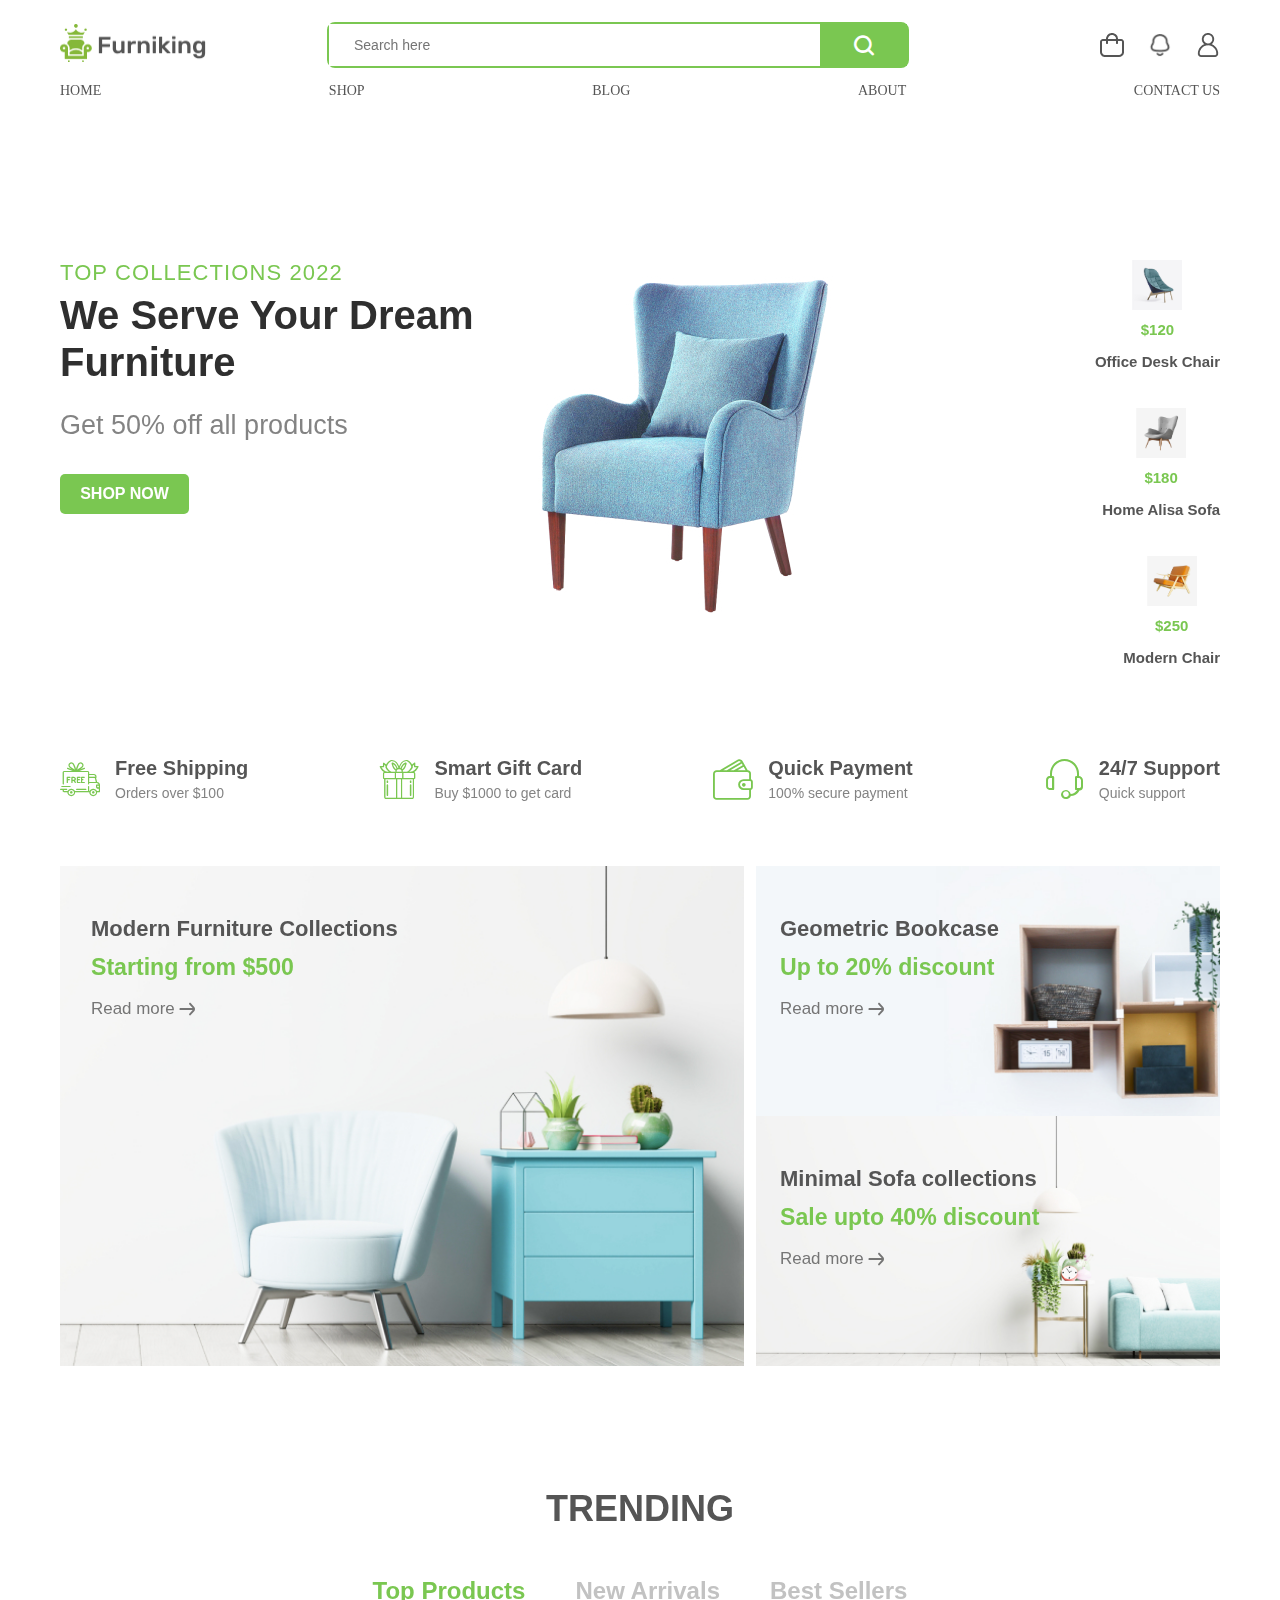
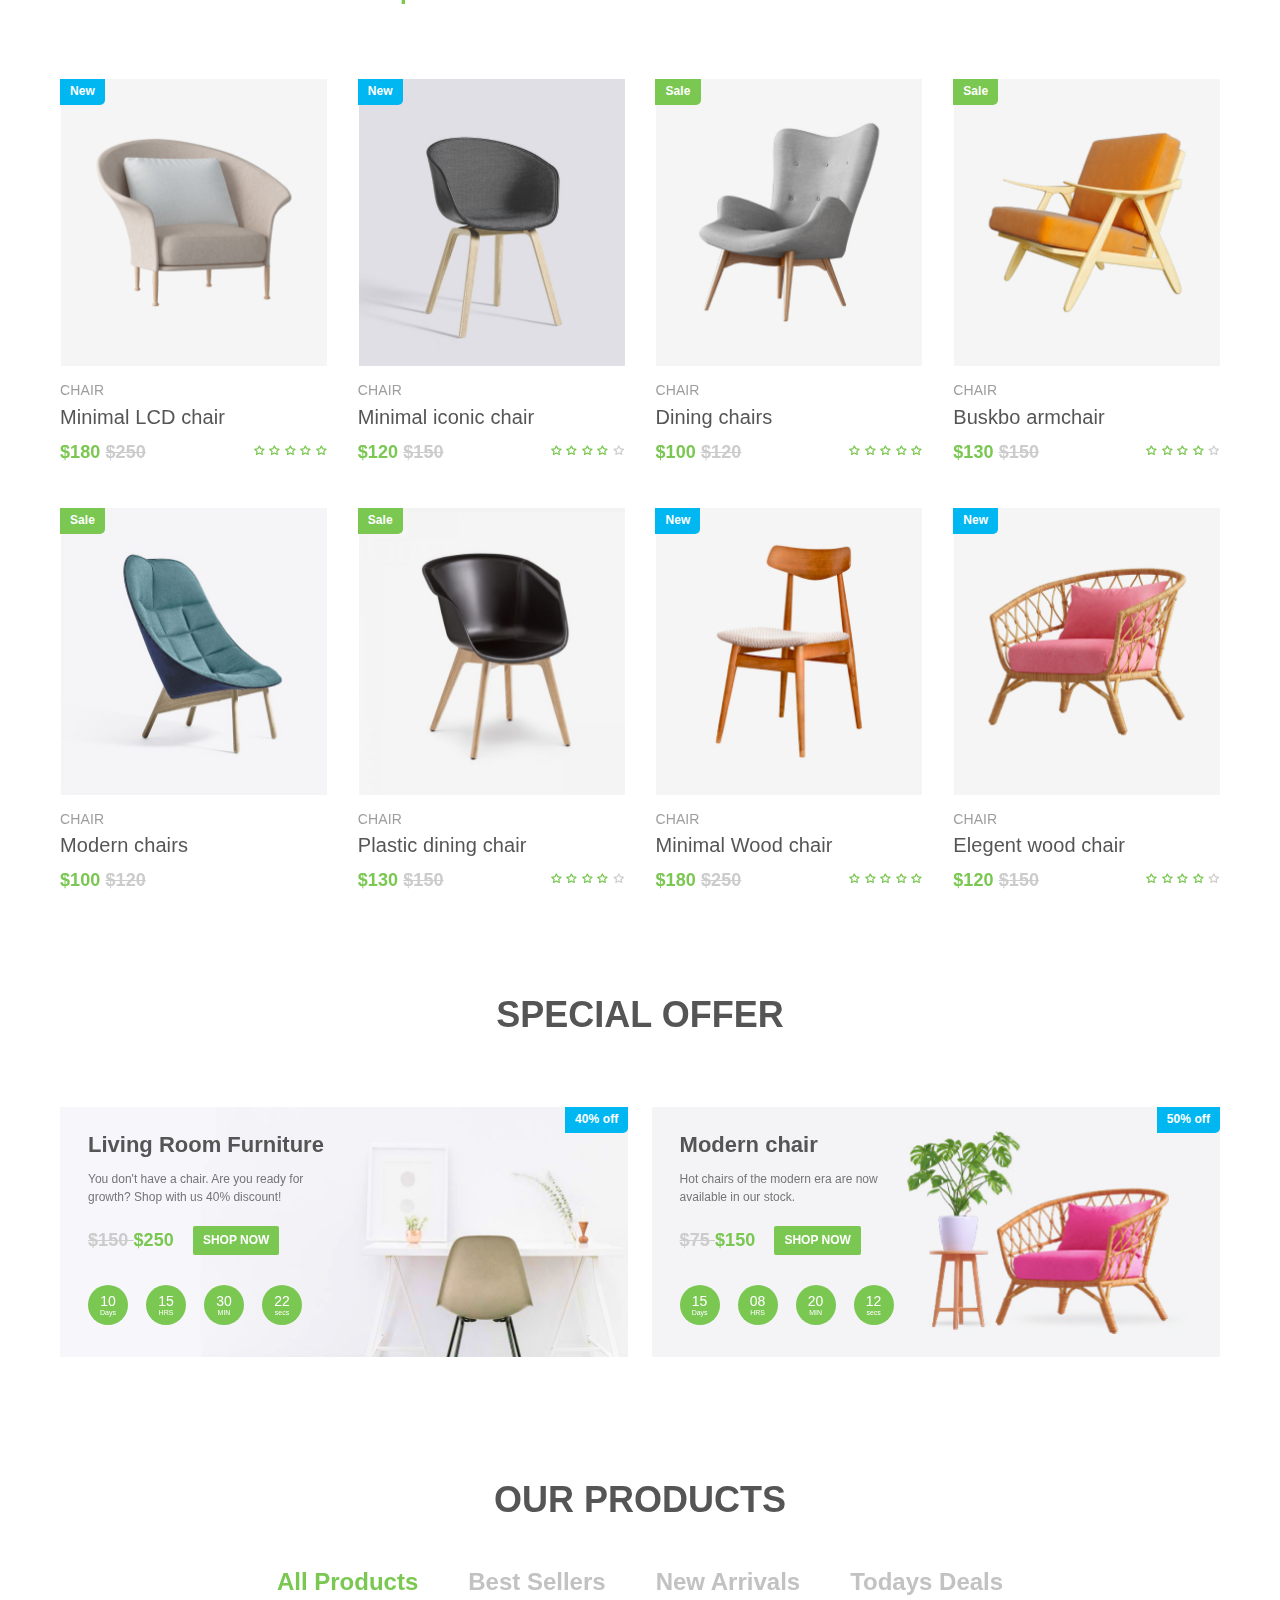
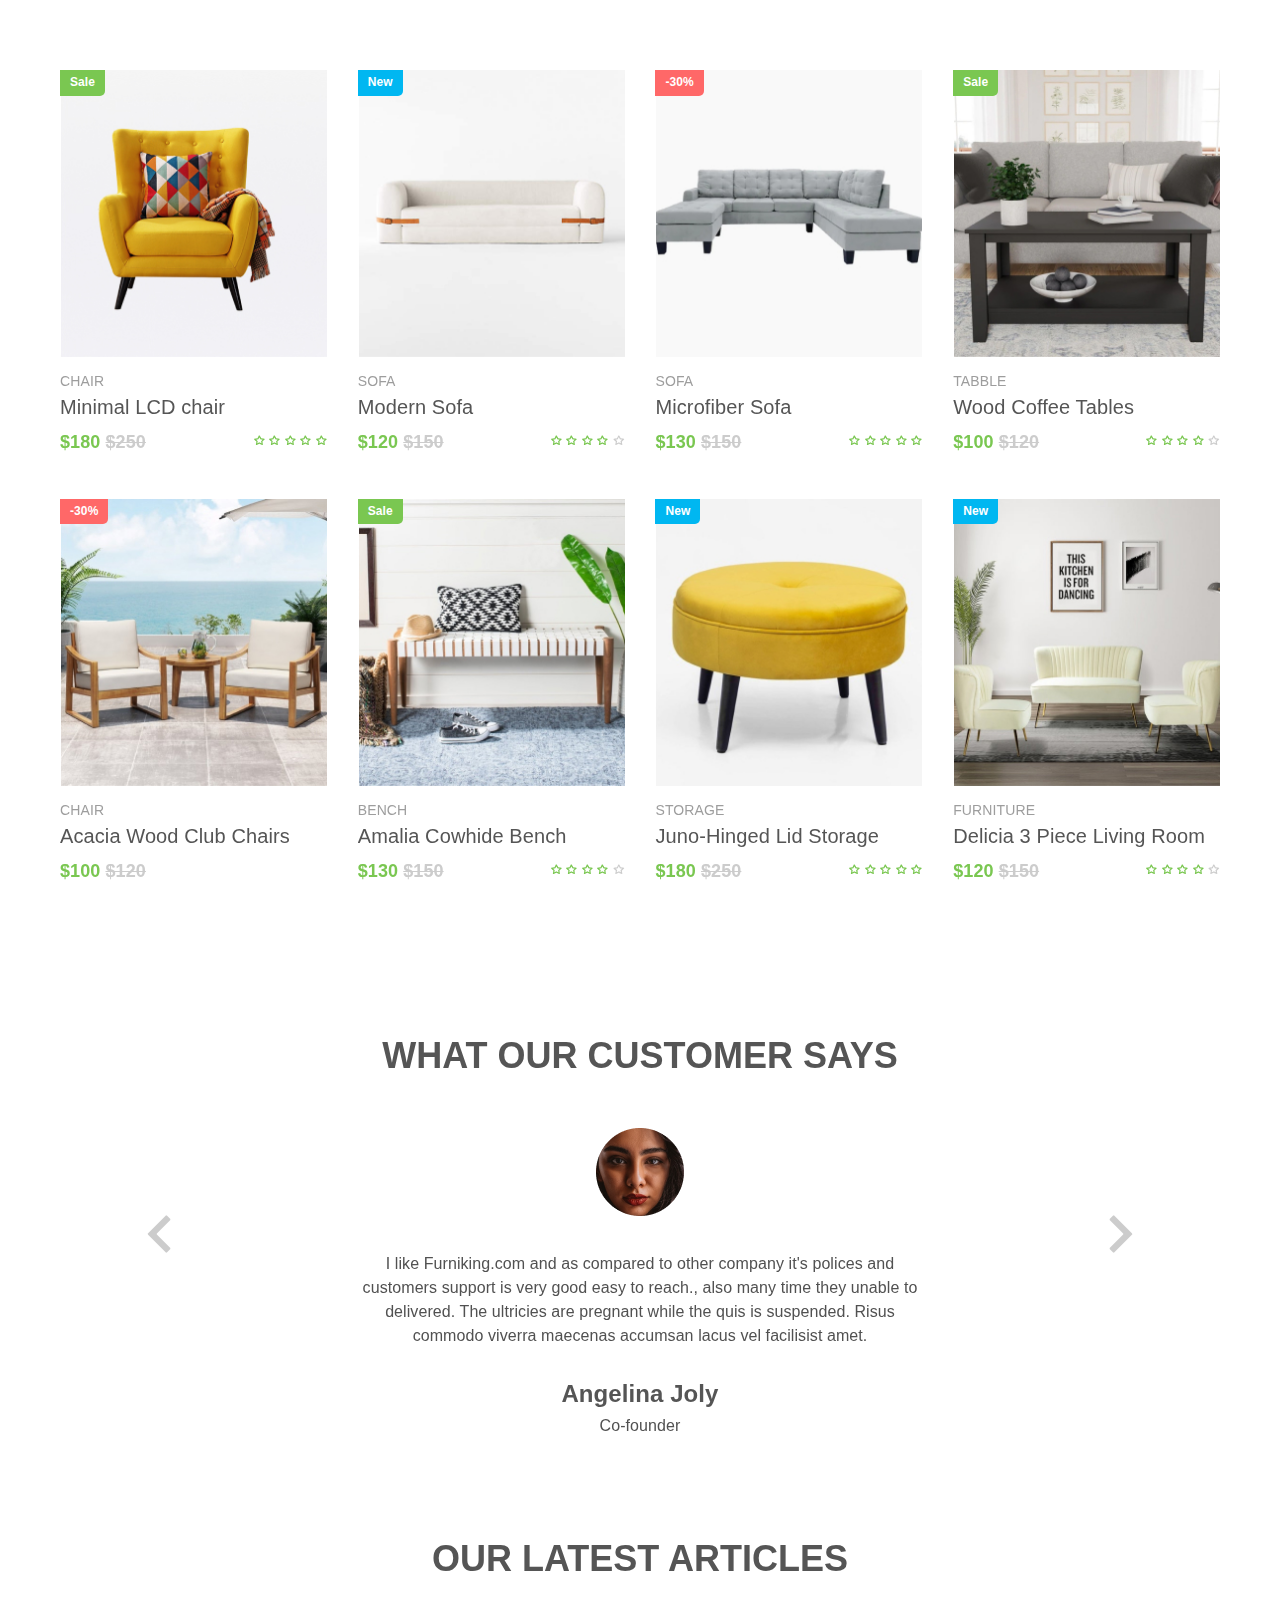
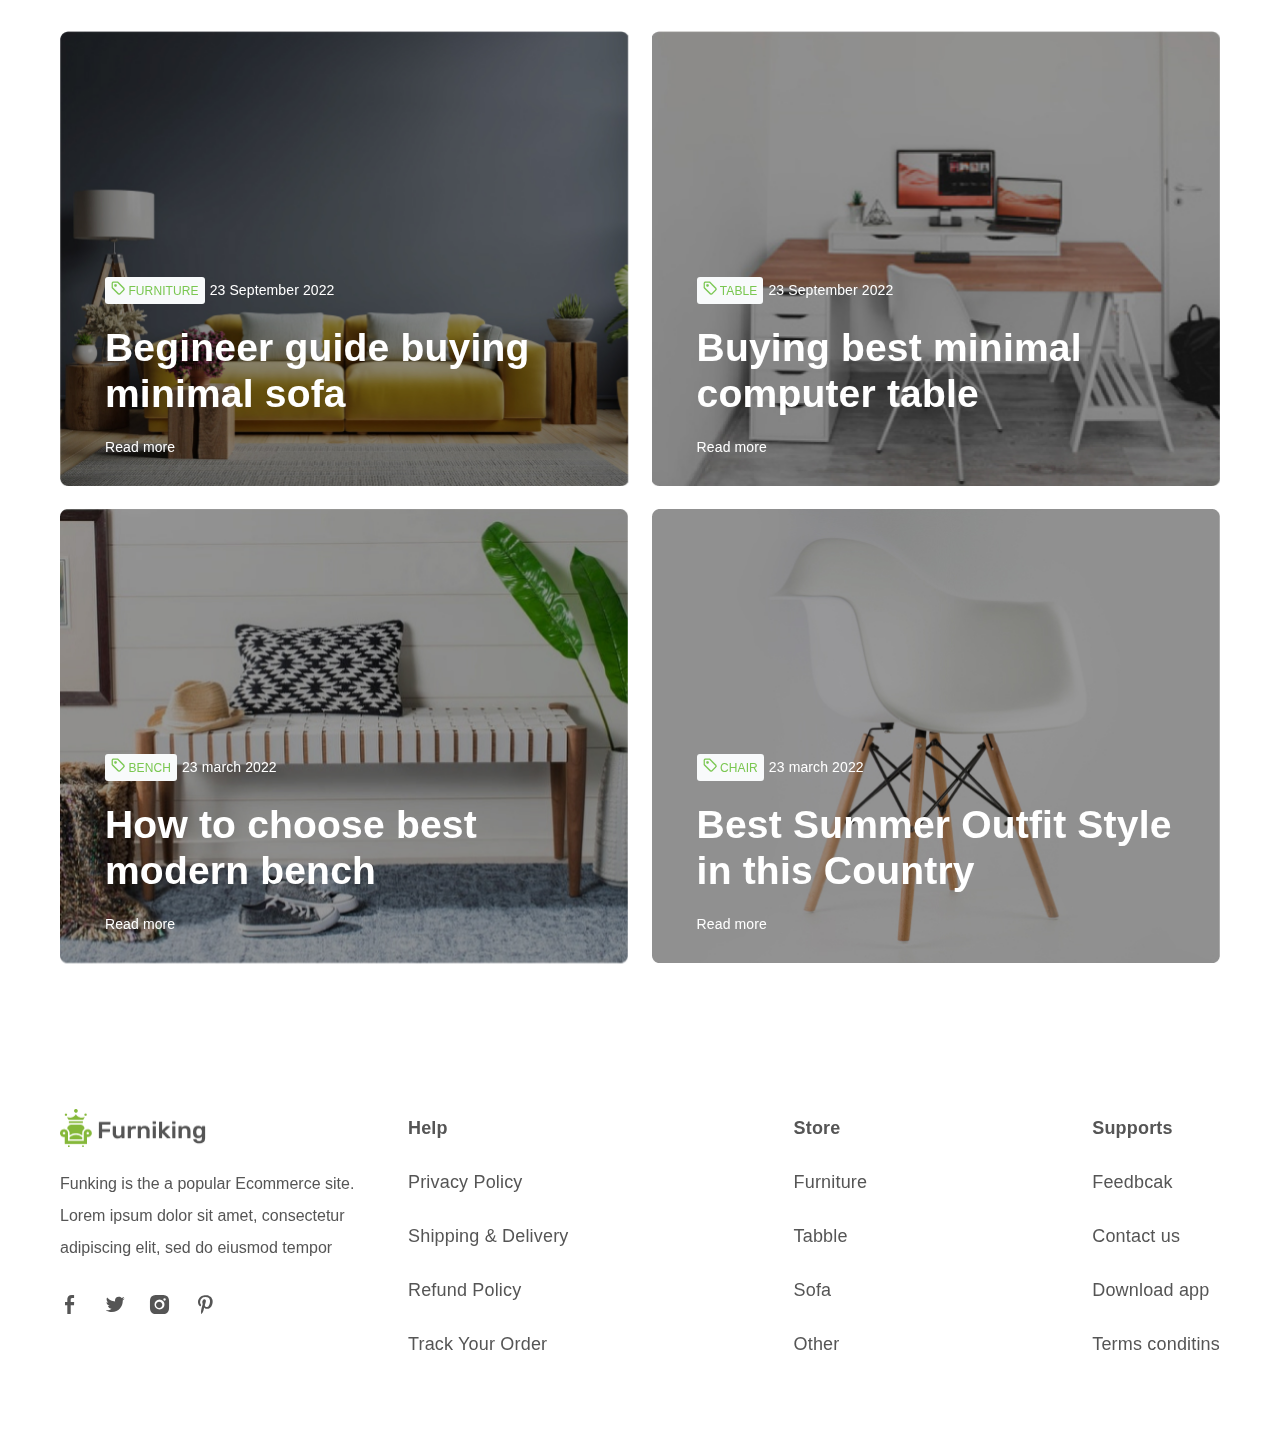
==== commit 393a91e2: "hh" ====
--- a/index.html
+++ b/index.html
@@ -71,17 +71,17 @@
                   </div>
                   <div class="home__cards">
                      <div class="home__card card">
-                        <img src="img/img02.jpg" alt="icon" class="card__img">
+                        <img src="img/img35.jpg" alt="icon" class="card__img">
                         <p class="card__price">$120</p>
                         <p class="card__title">Office Desk Chair</p>
                      </div>
                      <div class="home__card card">
-                        <img src="img/img03.jpg" alt="icon" class="card__img">
+                        <img src="img/img33.jpg" alt="icon" class="card__img">
                         <p class="card__price">$180</p>
                         <p class="card__title">	Home Alisa Sofa</p>
                      </div>
                      <div class="home__card card">
-                        <img src="img/img04.jpg" alt="icon" class="card__img">
+                        <img src="img/img34.jpg" alt="icon" class="card__img">
                         <p class="card__price">$250</p>
                         <p class="card__title">Modern Chair</p>
                      </div>
--- a/css/style.css
+++ b/css/style.css
@@ -852,6 +852,11 @@
   .products__item, .products__item2 {
     width: 48%;
     margin: 0 0 45px 0;
+  }
+}
+@media (max-width: 400px) {
+  .products__item, .products__item2 {
+    height: calc(250px + 80 * (100vw - 280px) / 120);
   }
 }
 
